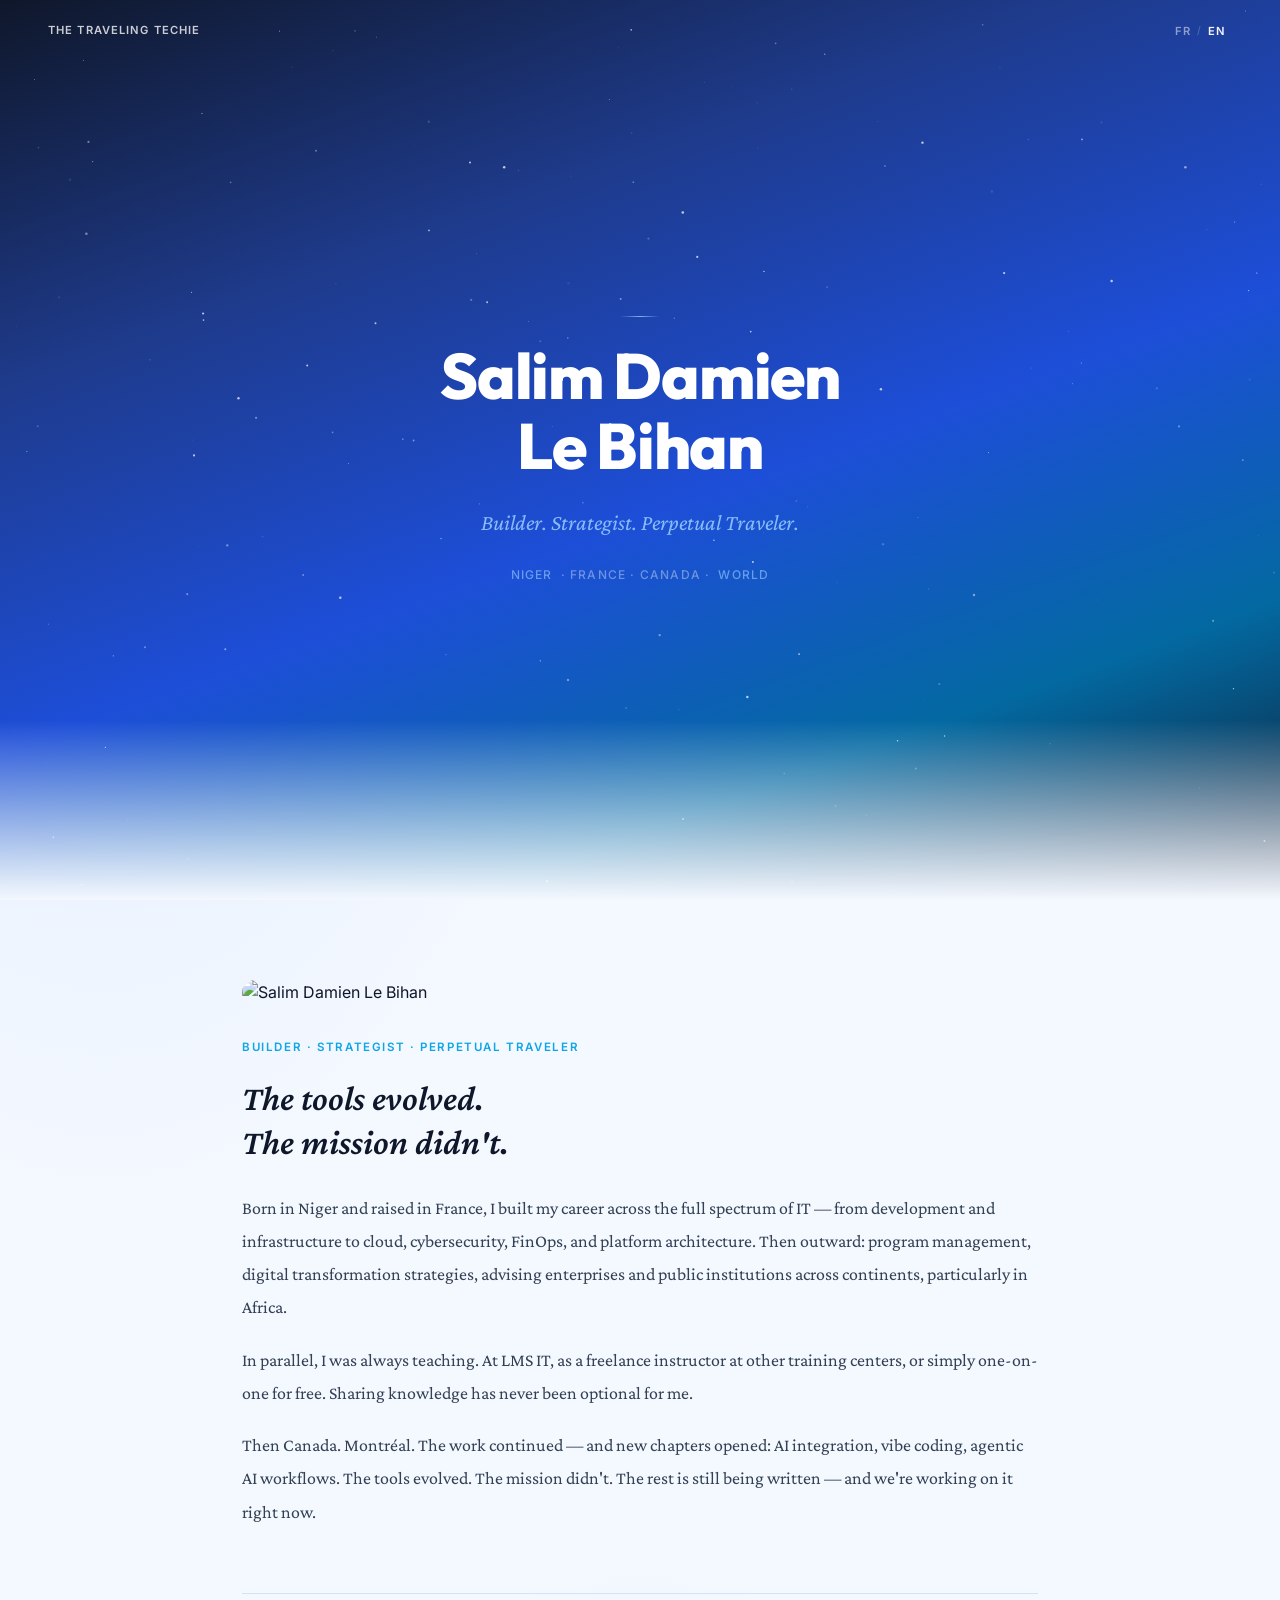
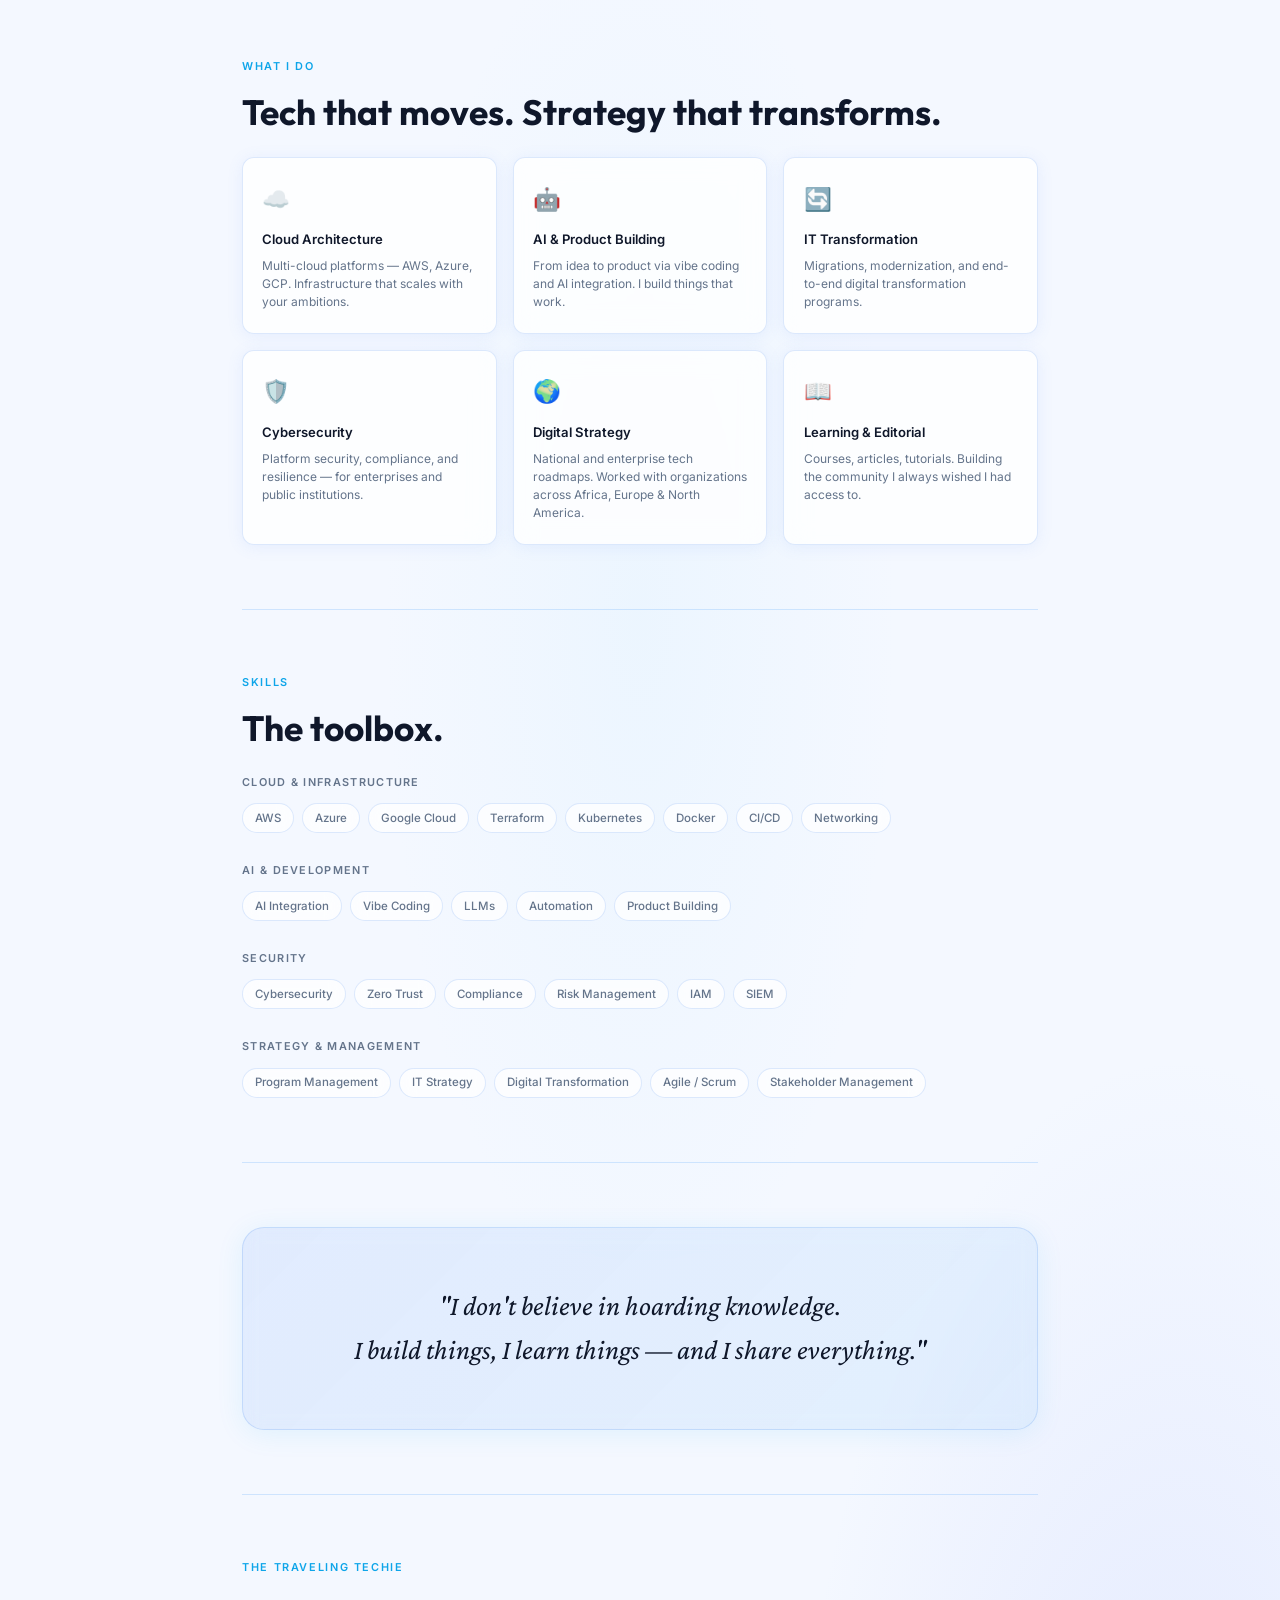
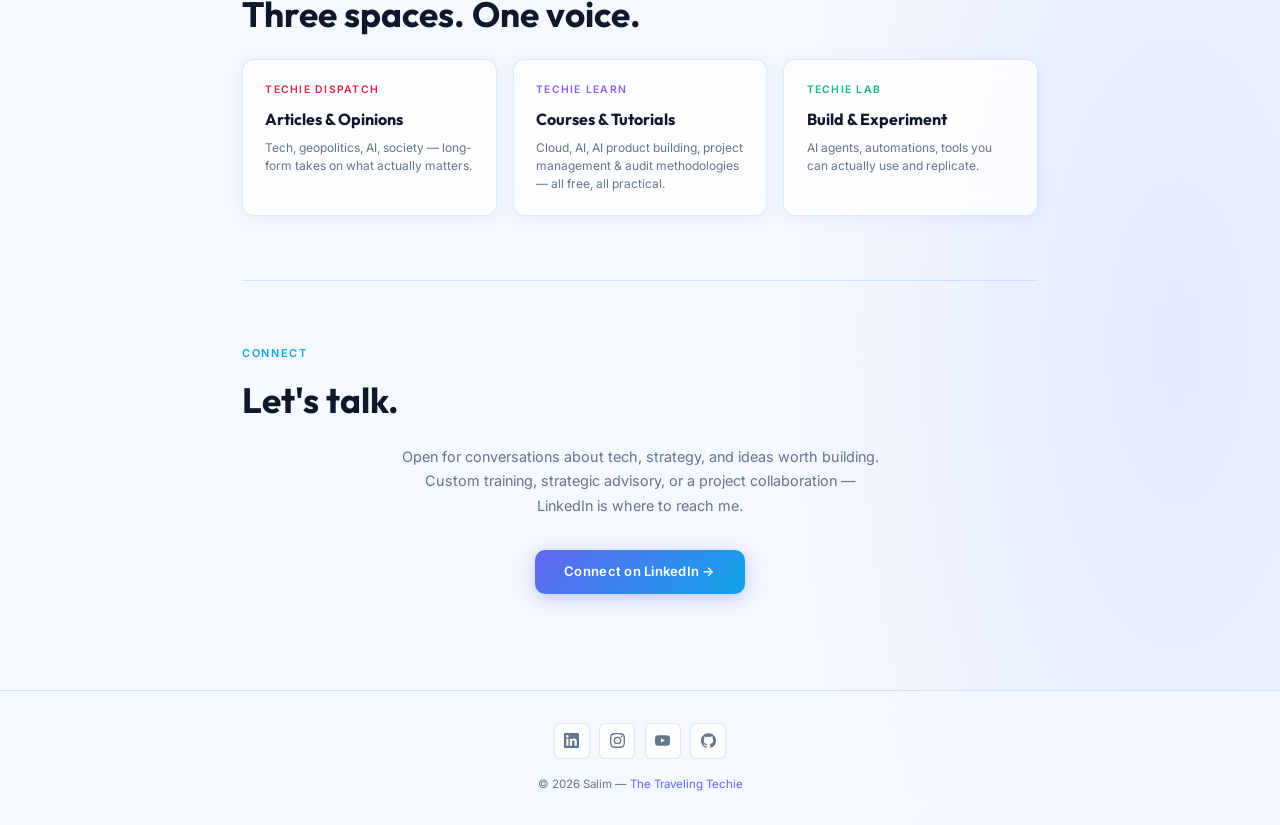
==== about/index.html @ f5ed239f "fix(about): replace Feather stroke SVGs with filled brand icons in footer Feather-style icons (strok" ====
<!DOCTYPE html>
<html lang="en">
<head>
    <meta charset="UTF-8">
    <meta name="viewport" content="width=device-width, initial-scale=1.0">
    <title>About — Salim · The Traveling Techie</title>
    <meta name="description" content="Builder. Strategist. Perpetual traveler. From Niger to France to Canada and beyond — Salim shares what he learns along the way.">
    <meta property="og:title" content="About Salim — The Traveling Techie">
    <meta property="og:description" content="Builder. Strategist. Perpetual traveler.">
    <meta property="og:url" content="https://thetravellingtechie.github.io/about/">
    <link rel="canonical" href="https://thetravellingtechie.github.io/about/">
    <link rel="preconnect" href="https://fonts.googleapis.com">
    <link rel="preconnect" href="https://fonts.gstatic.com" crossorigin>
    <link href="https://fonts.googleapis.com/css2?family=Outfit:wght@400;600;700;800&family=Inter:wght@400;500;600&family=Crimson+Pro:ital,wght@0,400;0,600;1,400;1,600&display=swap" rel="stylesheet">
    <style>
        /* ── TOKENS ── */
        :root {
            --bg:           #f4f8ff;
            --bg-card:      rgba(255,255,255,0.80);
            --text:         #0f172a;
            --text-mid:     #334155;
            --text-muted:   #64748b;
            --border:       rgba(147,197,253,0.40);
            --border-card:  rgba(99,155,241,0.22);
            --accent:       #6366f1;
            --sky:          #0ea5e9;
            --shadow:       0 2px 16px rgba(99,140,241,0.10);
            --shadow-md:    0 6px 28px rgba(99,140,241,0.14);
            --shadow-lg:    0 16px 48px rgba(99,140,241,0.20);
            --dispatch:     #e11d48;
            --learn:        #8b5cf6;
            --lab:          #10b981;
        }

        * { margin: 0; padding: 0; box-sizing: border-box; }
        html { scroll-behavior: smooth; }

        body {
            font-family: 'Inter', sans-serif;
            background:
                radial-gradient(ellipse 75% 50% at 8% 0%,   rgba(147,197,253,0.30) 0%, transparent 60%),
                radial-gradient(ellipse 55% 40% at 92% 88%, rgba(165,180,252,0.22) 0%, transparent 55%),
                radial-gradient(ellipse 40% 35% at 50% 55%, rgba(186,230,253,0.14) 0%, transparent 50%),
                var(--bg);
            color: var(--text); line-height: 1.6;
        }

        /* ── NAV ── */
        nav {
            position: fixed; top: 0; left: 0; right: 0;
            display: flex; justify-content: space-between; align-items: center;
            padding: 1.25rem 3rem; z-index: 100;
            transition: background 0.4s, backdrop-filter 0.4s, box-shadow 0.4s;
        }
        nav.scrolled {
            background: rgba(244,248,255,0.88);
            backdrop-filter: blur(16px); -webkit-backdrop-filter: blur(16px);
            box-shadow: 0 1px 0 var(--border);
        }
        .nav-back {
            font-family: 'Inter'; font-size: 0.7rem; font-weight: 600;
            letter-spacing: 0.1em; text-transform: uppercase;
            text-decoration: none; color: rgba(255,255,255,0.78); transition: color 0.3s;
        }
        nav.scrolled .nav-back { color: var(--text-muted); }
        .nav-back:hover { color: #7dd3fc !important; }
        .nav-lang {
            display: flex; align-items: center; gap: 0;
            font-family: 'Inter'; font-size: 0.7rem;
        }
        .nav-lang button {
            background: none; border: none; cursor: pointer;
            font-family: 'Inter'; font-size: 0.7rem; font-weight: 600;
            letter-spacing: 0.08em; text-transform: uppercase;
            color: rgba(255,255,255,0.5); padding: 0.25rem 0.4rem; transition: color 0.3s;
        }
        nav.scrolled .nav-lang button { color: var(--text-muted); }
        .nav-lang button.active { color: rgba(255,255,255,0.95); }
        nav.scrolled .nav-lang button.active { color: var(--text); }
        .nav-lang button:hover { color: #7dd3fc !important; }
        .nav-lang .sep { color: rgba(255,255,255,0.25); font-size: 0.65rem; }
        nav.scrolled .nav-lang .sep { color: var(--border); }

        /* ── HERO ── */
        .hero {
            position: relative; min-height: 100vh;
            display: flex; align-items: center; justify-content: center;
            overflow: hidden; text-align: center;
            background: linear-gradient(160deg, #0f172a 0%, #1e3a8a 28%, #1d4ed8 55%, #0369a1 78%, #0f172a 100%);
        }
        .hero::after {
            content: ''; position: absolute; bottom: 0; left: 0; right: 0; height: 180px;
            background: linear-gradient(to bottom, transparent, var(--bg)); z-index: 1;
        }
        #starCanvas {
            position: absolute; inset: 0; width: 100%; height: 100%;
            pointer-events: none; z-index: 0;
        }
        .hero-inner {
            position: relative; z-index: 2;
            display: flex; flex-direction: column; align-items: center;
            gap: 1.5rem; padding: 0 2rem;
        }
        .hero-line {
            width: 40px; height: 1px;
            background: linear-gradient(90deg, transparent, rgba(147,197,253,0.85), transparent);
            animation: revealFade 0.6s ease both 0.2s;
        }
        .hero-inner h1 {
            font-family: 'Outfit'; font-weight: 800;
            font-size: clamp(2.4rem, 6vw, 4rem);
            color: #ffffff; line-height: 1.1; letter-spacing: -0.02em;
            animation: revealUp 1s cubic-bezier(0.16,1,0.3,1) both 0.3s;
        }
        .hero-tagline {
            font-family: 'Crimson Pro'; font-style: italic;
            font-size: clamp(1.1rem, 2.5vw, 1.4rem);
            color: rgba(147,197,253,0.92);
            animation: revealUp 0.9s cubic-bezier(0.16,1,0.3,1) both 0.5s;
        }
        .hero-location {
            display: flex; align-items: center; gap: 0.5rem;
            font-family: 'Inter'; font-size: 0.75rem; font-weight: 500;
            letter-spacing: 0.1em; text-transform: uppercase;
            color: rgba(255,255,255,0.38);
            animation: revealFade 0.8s ease both 0.7s;
        }
        .hero-location span { color: rgba(147,197,253,0.65); }

        @keyframes revealUp {
            from { opacity: 0; transform: translateY(22px); }
            to   { opacity: 1; transform: translateY(0); }
        }
        @keyframes revealFade { from { opacity: 0; } to { opacity: 1; } }
        @keyframes gradientShift {
            0%   { background-position: 0% 50%; }
            50%  { background-position: 100% 50%; }
            100% { background-position: 0% 50%; }
        }

        /* ── LAYOUT ── */
        main { max-width: 860px; margin: 0 auto; padding: 5rem 2rem 6rem; }
        .section-label {
            font-family: 'Inter'; font-size: 0.68rem; font-weight: 600;
            letter-spacing: 0.15em; text-transform: uppercase;
            color: var(--sky); margin-bottom: 1rem;
        }
        .section-title {
            font-family: 'Outfit'; font-weight: 700;
            font-size: clamp(1.6rem, 3.5vw, 2.2rem);
            color: var(--text); line-height: 1.2; margin-bottom: 1.5rem;
        }
        .section-divider { border: none; border-top: 1px solid var(--border); margin: 4rem 0; }

        /* ── STORY ── */
        .story-img {
            width: 100%; display: block;
            border-radius: 16px;
            margin-bottom: 2rem;
        }
        .story-roles {
            font-family: 'Inter'; font-size: 0.72rem; font-weight: 600;
            letter-spacing: 0.14em; text-transform: uppercase;
            color: var(--sky); margin-bottom: 1.25rem;
        }
        .story-hl {
            font-family: 'Crimson Pro'; font-style: italic; font-weight: 600;
            font-size: clamp(1.65rem, 3vw, 2.2rem);
            color: var(--text); line-height: 1.25; margin-bottom: 1.75rem;
        }
        .story-prose p {
            font-family: 'Crimson Pro'; font-size: 1.12rem;
            color: var(--text-mid); line-height: 1.85; margin-bottom: 1.2rem;
        }
        .story-prose p:last-child { margin-bottom: 0; }

        /* ── DOMAINS ── */
        .domains-grid { display: grid; grid-template-columns: repeat(3, 1fr); gap: 1rem; }
        .domain-card {
            background: var(--bg-card);
            backdrop-filter: blur(12px); -webkit-backdrop-filter: blur(12px);
            border: 1px solid var(--border-card);
            border-radius: 12px; padding: 1.4rem 1.2rem;
            box-shadow: var(--shadow);
            transition: border-color 0.25s, transform 0.28s cubic-bezier(0.34,1.56,0.64,1), box-shadow 0.25s;
        }
        .domain-card:hover {
            border-color: var(--sky); transform: translateY(-5px);
            box-shadow: var(--shadow-lg);
        }
        .domain-icon { font-size: 1.4rem; margin-bottom: 0.8rem; }
        .domain-title {
            font-family: 'Inter'; font-size: 0.82rem; font-weight: 600;
            color: var(--text); margin-bottom: 0.4rem;
        }
        .domain-desc { font-size: 0.75rem; color: var(--text-muted); line-height: 1.5; }

        /* ── SKILLS ── */
        .skills-section { display: flex; flex-direction: column; gap: 1.8rem; }
        .skill-group-label {
            font-family: 'Inter'; font-size: 0.68rem; font-weight: 600;
            letter-spacing: 0.12em; text-transform: uppercase;
            color: var(--text-muted); margin-bottom: 0.75rem;
        }
        .skill-tags { display: flex; flex-wrap: wrap; gap: 0.5rem; }
        .tag {
            display: inline-flex; align-items: center; padding: 0.3rem 0.75rem;
            background: rgba(255,255,255,0.75); backdrop-filter: blur(8px);
            border: 1px solid var(--border-card); border-radius: 100px;
            font-family: 'Inter'; font-size: 0.72rem; font-weight: 500;
            color: var(--text-muted); transition: border-color 0.2s, color 0.2s, box-shadow 0.2s;
        }
        .tag.cloud:hover   { border-color: var(--sky);      color: var(--sky);      box-shadow: 0 0 0 3px rgba(14,165,233,0.12); }
        .tag.ai:hover      { border-color: var(--learn);    color: var(--learn);    box-shadow: 0 0 0 3px rgba(139,92,246,0.12); }
        .tag.sec:hover     { border-color: var(--dispatch); color: var(--dispatch); box-shadow: 0 0 0 3px rgba(225,29,72,0.10); }
        .tag.mgmt:hover    { border-color: var(--lab);      color: var(--lab);      box-shadow: 0 0 0 3px rgba(16,185,129,0.10); }

        /* ── PHILOSOPHY ── */
        .philosophy-block {
            background: linear-gradient(-45deg,
                rgba(14,165,233,0.09), rgba(99,102,241,0.11),
                rgba(14,165,233,0.07), rgba(59,130,246,0.10));
            background-size: 400% 400%;
            animation: gradientShift 10s ease infinite;
            border: 1px solid rgba(99,155,241,0.24);
            border-radius: 22px; padding: 3.5rem 3rem; text-align: center;
            backdrop-filter: blur(10px);
            box-shadow: 0 4px 28px rgba(14,165,233,0.09);
        }
        .philosophy-quote {
            font-family: 'Crimson Pro'; font-style: italic;
            font-size: clamp(1.3rem, 2.5vw, 1.75rem);
            color: var(--text); line-height: 1.6; margin-bottom: 0;
        }

        /* ── TTT ── */
        .ttt-grid { display: grid; grid-template-columns: repeat(3, 1fr); gap: 1rem; }
        .ttt-card {
            border-radius: 12px; padding: 1.4rem; text-decoration: none;
            background: var(--bg-card);
            backdrop-filter: blur(12px); -webkit-backdrop-filter: blur(12px);
            border: 1px solid var(--border-card); box-shadow: var(--shadow);
            transition: border-color 0.25s, transform 0.28s cubic-bezier(0.34,1.56,0.64,1), box-shadow 0.25s;
        }
        .ttt-card.d { --c: var(--dispatch); }
        .ttt-card.l { --c: var(--learn); }
        .ttt-card.b { --c: var(--lab); }
        .ttt-card:hover { border-color: var(--c); transform: translateY(-5px); box-shadow: var(--shadow-lg); }
        .ttt-tag {
            font-family: 'Inter'; font-size: 0.65rem; font-weight: 600;
            letter-spacing: 0.12em; text-transform: uppercase;
            color: var(--c); margin-bottom: 0.5rem;
        }
        .ttt-title { font-family: 'Outfit'; font-weight: 700; font-size: 1rem; color: var(--text); margin-bottom: 0.4rem; }
        .ttt-desc { font-size: 0.75rem; color: var(--text-muted); line-height: 1.5; }

        /* ── CONNECT ── */
        .connect-block { text-align: center; }
        .connect-block p {
            font-size: 0.9rem; color: var(--text-muted);
            max-width: 480px; margin: 0 auto 2rem; line-height: 1.7;
        }
        .connect-cta {
            display: inline-block; padding: 0.7rem 1.8rem;
            background: linear-gradient(135deg, var(--accent) 0%, var(--sky) 100%);
            color: #fff; border-radius: 10px; font-family: 'Inter'; font-size: 0.82rem;
            font-weight: 600; letter-spacing: 0.02em; text-decoration: none;
            box-shadow: 0 4px 18px rgba(99,102,241,0.35);
            transition: opacity 0.2s, transform 0.2s, box-shadow 0.2s;
        }
        .connect-cta:hover { opacity: 0.92; transform: translateY(-3px); box-shadow: 0 10px 32px rgba(99,102,241,0.45); }

        /* ── FOOTER ── */
        footer {
            background: rgba(244,248,255,0.72);
            backdrop-filter: blur(14px); -webkit-backdrop-filter: blur(14px);
            border-top: 1px solid var(--border); padding: 2rem; text-align: center;
        }
        .footer-icons { display: flex; gap: 0.6rem; justify-content: center; margin-bottom: 1rem; }
        .footer-icon {
            display: flex; align-items: center; justify-content: center;
            width: 36px; height: 36px;
            border: 1px solid var(--border-card); border-radius: 6px;
            color: var(--text-muted); text-decoration: none;
            background: rgba(255,255,255,0.8); transition: all 0.2s;
        }
        .footer-icon:hover { border-color: var(--sky); color: var(--sky); transform: translateY(-2px); box-shadow: 0 4px 14px rgba(14,165,233,0.18); }
        .footer-icon svg { width: 15px; height: 15px; fill: currentColor; }
        .footer-copy { font-size: 0.72rem; color: var(--text-muted); }
        .footer-copy a { color: var(--accent); text-decoration: none; }

        /* ── SCROLL REVEAL ── */
        .reveal { opacity: 0; transform: translateY(20px); transition: opacity 0.55s ease, transform 0.55s ease; }
        .reveal.visible { opacity: 1; transform: translateY(0); }

        /* ── RESPONSIVE ── */
        @media (max-width: 700px) {
            nav { padding: 1rem 1.2rem; }
            .nav-back { font-size: 0.62rem; }
            .domains-grid { grid-template-columns: 1fr 1fr; }
            .ttt-grid { grid-template-columns: 1fr; }
            main { padding: 4rem 1.2rem 5rem; }
        }
    </style>
</head>
<body>

    <!-- NAV -->
    <nav id="navbar">
        <a href="/" class="nav-back">The Traveling Techie</a>
        <div class="nav-lang">
            <button onclick="location.href='fr/'" id="btnFR">FR</button>
            <span class="sep">/</span>
            <button class="active" id="btnEN">EN</button>
        </div>
    </nav>

    <!-- HERO -->
    <section class="hero">
        <canvas id="starCanvas" aria-hidden="true"></canvas>
        <div class="hero-inner">
            <div class="hero-line" aria-hidden="true"></div>
            <h1>Salim Damien<br>Le Bihan</h1>
            <p class="hero-tagline">Builder. Strategist. Perpetual Traveler.</p>
            <div class="hero-location">
                <span>Niger</span> · France · Canada · <span>World</span>
            </div>
        </div>
    </section>

    <!-- MAIN -->
    <main>

        <!-- STORY -->
        <section aria-label="About Salim">
            <img src="../assets/salim.png" alt="Salim Damien Le Bihan" class="story-img">
            <p class="story-roles">Builder · Strategist · Perpetual Traveler</p>
            <p class="story-hl">The tools evolved.<br>The mission didn't.</p>
            <div class="story-prose">
                <p>Born in Niger and raised in France, I built my career across the full spectrum of IT — from development and infrastructure to cloud, cybersecurity, FinOps, and platform architecture. Then outward: program management, digital transformation strategies, advising enterprises and public institutions across continents, particularly in Africa.</p>
                <p>In parallel, I was always teaching. At LMS IT, as a freelance instructor at other training centers, or simply one-on-one for free. Sharing knowledge has never been optional for me.</p>
                <p>Then Canada. Montréal. The work continued — and new chapters opened: AI integration, vibe coding, agentic AI workflows. The tools evolved. The mission didn't. The rest is still being written — and we're working on it right now.</p>
            </div>
        </section>

        <hr class="section-divider">

        <!-- WHAT I DO -->
        <section aria-labelledby="domains-title">
            <p class="section-label">What I Do</p>
            <h2 class="section-title" id="domains-title">Tech that moves. Strategy that transforms.</h2>
            <div class="domains-grid">
                <div class="domain-card">
                    <div class="domain-icon">☁️</div>
                    <div class="domain-title">Cloud Architecture</div>
                    <div class="domain-desc">Multi-cloud platforms — AWS, Azure, GCP. Infrastructure that scales with your ambitions.</div>
                </div>
                <div class="domain-card">
                    <div class="domain-icon">🤖</div>
                    <div class="domain-title">AI & Product Building</div>
                    <div class="domain-desc">From idea to product via vibe coding and AI integration. I build things that work.</div>
                </div>
                <div class="domain-card">
                    <div class="domain-icon">🔄</div>
                    <div class="domain-title">IT Transformation</div>
                    <div class="domain-desc">Migrations, modernization, and end-to-end digital transformation programs.</div>
                </div>
                <div class="domain-card">
                    <div class="domain-icon">🛡️</div>
                    <div class="domain-title">Cybersecurity</div>
                    <div class="domain-desc">Platform security, compliance, and resilience — for enterprises and public institutions.</div>
                </div>
                <div class="domain-card">
                    <div class="domain-icon">🌍</div>
                    <div class="domain-title">Digital Strategy</div>
                    <div class="domain-desc">National and enterprise tech roadmaps. Worked with organizations across Africa, Europe & North America.</div>
                </div>
                <div class="domain-card">
                    <div class="domain-icon">📖</div>
                    <div class="domain-title">Learning & Editorial</div>
                    <div class="domain-desc">Courses, articles, tutorials. Building the community I always wished I had access to.</div>
                </div>
            </div>
        </section>

        <hr class="section-divider">

        <!-- SKILLS -->
        <section aria-labelledby="skills-title">
            <p class="section-label">Skills</p>
            <h2 class="section-title" id="skills-title">The toolbox.</h2>
            <div class="skills-section">
                <div class="skill-group">
                    <div class="skill-group-label">Cloud & Infrastructure</div>
                    <div class="skill-tags">
                        <span class="tag cloud">AWS</span>
                        <span class="tag cloud">Azure</span>
                        <span class="tag cloud">Google Cloud</span>
                        <span class="tag cloud">Terraform</span>
                        <span class="tag cloud">Kubernetes</span>
                        <span class="tag cloud">Docker</span>
                        <span class="tag cloud">CI/CD</span>
                        <span class="tag cloud">Networking</span>
                    </div>
                </div>
                <div class="skill-group">
                    <div class="skill-group-label">AI & Development</div>
                    <div class="skill-tags">
                        <span class="tag ai">AI Integration</span>
                        <span class="tag ai">Vibe Coding</span>
                        <span class="tag ai">LLMs</span>
                        <span class="tag ai">Automation</span>
                        <span class="tag ai">Product Building</span>
                    </div>
                </div>
                <div class="skill-group">
                    <div class="skill-group-label">Security</div>
                    <div class="skill-tags">
                        <span class="tag sec">Cybersecurity</span>
                        <span class="tag sec">Zero Trust</span>
                        <span class="tag sec">Compliance</span>
                        <span class="tag sec">Risk Management</span>
                        <span class="tag sec">IAM</span>
                        <span class="tag sec">SIEM</span>
                    </div>
                </div>
                <div class="skill-group">
                    <div class="skill-group-label">Strategy & Management</div>
                    <div class="skill-tags">
                        <span class="tag mgmt">Program Management</span>
                        <span class="tag mgmt">IT Strategy</span>
                        <span class="tag mgmt">Digital Transformation</span>
                        <span class="tag mgmt">Agile / Scrum</span>
                        <span class="tag mgmt">Stakeholder Management</span>
                    </div>
                </div>
            </div>
        </section>

        <hr class="section-divider">

        <!-- PHILOSOPHY -->
        <section>
            <div class="philosophy-block">
                <p class="philosophy-quote">"I don't believe in hoarding knowledge.<br>I build things, I learn things — and I share everything."</p>
            </div>
        </section>

        <hr class="section-divider">

        <!-- THE TRAVELING TECHIE -->
        <section aria-labelledby="ttt-title">
            <p class="section-label">The Traveling Techie</p>
            <h2 class="section-title" id="ttt-title">Three spaces. One voice.</h2>
            <div class="ttt-grid">
                <a href="/dispatch/" class="ttt-card d">
                    <div class="ttt-tag">Techie Dispatch</div>
                    <div class="ttt-title">Articles & Opinions</div>
                    <div class="ttt-desc">Tech, geopolitics, AI, society — long-form takes on what actually matters.</div>
                </a>
                <a href="/learn/" class="ttt-card l">
                    <div class="ttt-tag">Techie Learn</div>
                    <div class="ttt-title">Courses & Tutorials</div>
                    <div class="ttt-desc">Cloud, AI, AI product building, project management & audit methodologies — all free, all practical.</div>
                </a>
                <a href="/lab/" class="ttt-card b">
                    <div class="ttt-tag">Techie Lab</div>
                    <div class="ttt-title">Build & Experiment</div>
                    <div class="ttt-desc">AI agents, automations, tools you can actually use and replicate.</div>
                </a>
            </div>
        </section>

        <hr class="section-divider">

        <!-- CONNECT -->
        <section>
            <p class="section-label">Connect</p>
            <h2 class="section-title">Let's talk.</h2>
            <div class="connect-block">
                <p>Open for conversations about tech, strategy, and ideas worth building. Custom training, strategic advisory, or a project collaboration — LinkedIn is where to reach me.</p>
                <a href="https://www.linkedin.com/in/salim-damien-le-bihan-cloud-enabler/" target="_blank" rel="noopener noreferrer" class="connect-cta">Connect on LinkedIn →</a>
            </div>
        </section>

    </main>

    <!-- FOOTER -->
    <footer>
        <div class="footer-icons">
            <a href="https://www.linkedin.com/in/salim-damien-le-bihan-cloud-enabler/" target="_blank" rel="noopener noreferrer" class="footer-icon" aria-label="LinkedIn">
                <svg viewBox="0 0 24 24"><path d="M20.447 20.452h-3.554v-5.569c0-1.328-.027-3.037-1.852-3.037-1.853 0-2.136 1.445-2.136 2.939v5.667H9.351V9h3.414v1.561h.046c.477-.9 1.637-1.85 3.37-1.85 3.601 0 4.267 2.37 4.267 5.455v6.286zM5.337 7.433a2.062 2.062 0 01-2.063-2.065 2.064 2.064 0 112.063 2.065zm1.782 13.019H3.555V9h3.564v11.452zM22.225 0H1.771C.792 0 0 .774 0 1.729v20.542C0 23.227.792 24 1.771 24h20.451C23.2 24 24 23.227 24 22.271V1.729C24 .774 23.2 0 22.222 0h.003z"/></svg>
            </a>
            <a href="https://www.instagram.com/sd_thetravellingtechie/" target="_blank" rel="noopener noreferrer" class="footer-icon" aria-label="Instagram">
                <svg viewBox="0 0 24 24"><path d="M12 2.163c3.204 0 3.584.012 4.85.07 3.252.148 4.771 1.691 4.919 4.919.058 1.265.069 1.645.069 4.849 0 3.205-.012 3.584-.069 4.849-.149 3.225-1.664 4.771-4.919 4.919-1.266.058-1.644.07-4.85.07-3.204 0-3.584-.012-4.849-.07-3.26-.149-4.771-1.699-4.919-4.92-.058-1.265-.07-1.644-.07-4.849 0-3.204.013-3.583.07-4.849.149-3.227 1.664-4.771 4.919-4.919 1.266-.057 1.645-.069 4.849-.069zM12 0C8.741 0 8.333.014 7.053.072 2.695.272.273 2.69.073 7.052.014 8.333 0 8.741 0 12c0 3.259.014 3.668.072 4.948.2 4.358 2.618 6.78 6.98 6.98C8.333 23.986 8.741 24 12 24c3.259 0 3.668-.014 4.948-.072 4.354-.2 6.782-2.618 6.979-6.98.059-1.28.073-1.689.073-4.948 0-3.259-.014-3.667-.072-4.947-.196-4.354-2.617-6.78-6.979-6.98C15.668.014 15.259 0 12 0zm0 5.838a6.162 6.162 0 100 12.324 6.162 6.162 0 000-12.324zM12 16a4 4 0 110-8 4 4 0 010 8zm6.406-11.845a1.44 1.44 0 100 2.881 1.44 1.44 0 000-2.881z"/></svg>
            </a>
            <a href="https://www.youtube.com/@lvlupwithsd" target="_blank" rel="noopener noreferrer" class="footer-icon" aria-label="YouTube">
                <svg viewBox="0 0 24 24"><path d="M23.498 6.186a3.016 3.016 0 00-2.122-2.136C19.505 3.545 12 3.545 12 3.545s-7.505 0-9.377.505A3.017 3.017 0 00.502 6.186C0 8.07 0 12 0 12s0 3.93.502 5.814a3.016 3.016 0 002.122 2.136c1.871.505 9.376.505 9.376.505s7.505 0 9.377-.505a3.015 3.015 0 002.122-2.136C24 15.93 24 12 24 12s0-3.93-.502-5.814zM9.545 15.568V8.432L15.818 12l-6.273 3.568z"/></svg>
            </a>
            <a href="https://github.com/thetravellingtechie" target="_blank" rel="noopener noreferrer" class="footer-icon" aria-label="GitHub">
                <svg viewBox="0 0 24 24"><path d="M12 .297c-6.63 0-12 5.373-12 12 0 5.303 3.438 9.8 8.205 11.385.6.113.82-.258.82-.577 0-.285-.01-1.04-.015-2.04-3.338.724-4.042-1.61-4.042-1.61C4.422 18.07 3.633 17.7 3.633 17.7c-1.087-.744.084-.729.084-.729 1.205.084 1.838 1.236 1.838 1.236 1.07 1.835 2.809 1.305 3.495.998.108-.776.417-1.305.76-1.605-2.665-.3-5.466-1.332-5.466-5.93 0-1.31.465-2.38 1.235-3.22-.135-.303-.54-1.523.105-3.176 0 0 1.005-.322 3.3 1.23.96-.267 1.98-.399 3-.405 1.02.006 2.04.138 3 .405 2.28-1.552 3.285-1.23 3.285-1.23.645 1.653.24 2.873.12 3.176.765.84 1.23 1.91 1.23 3.22 0 4.61-2.805 5.625-5.475 5.92.42.36.81 1.096.81 2.22 0 1.606-.015 2.896-.015 3.286 0 .315.21.69.825.57C20.565 22.092 24 17.592 24 12.297c0-6.627-5.373-12-12-12"/></svg>
            </a>
        </div>
        <p class="footer-copy">© 2026 Salim — <a href="/">The Traveling Techie</a></p>
    </footer>

    <script>
        // ── Star canvas (same as homepage)
        (function () {
            const canvas = document.getElementById('starCanvas');
            const ctx = canvas.getContext('2d');
            let stars = [];
            function resize() {
                canvas.width  = canvas.offsetWidth;
                canvas.height = canvas.offsetHeight;
            }
            function init(n) {
                stars = Array.from({ length: n }, () => ({
                    x: Math.random() * canvas.width,
                    y: Math.random() * canvas.height,
                    r: Math.random() * 1.1 + 0.2,
                    phase: Math.random() * Math.PI * 2,
                    speed: Math.random() * 0.013 + 0.004
                }));
            }
            function draw() {
                ctx.clearRect(0, 0, canvas.width, canvas.height);
                stars.forEach(s => {
                    s.phase += s.speed;
                    const a = ((Math.sin(s.phase) + 1) / 2) * 0.65 + 0.08;
                    ctx.beginPath();
                    ctx.arc(s.x, s.y, s.r, 0, Math.PI * 2);
                    ctx.fillStyle = `rgba(255,255,255,${a.toFixed(2)})`;
                    ctx.fill();
                });
                requestAnimationFrame(draw);
            }
            new ResizeObserver(() => { resize(); init(180); }).observe(canvas.parentElement);
            resize(); init(180); requestAnimationFrame(draw);
        })();

        // ── Navbar scroll behavior
        (function () {
            const nav = document.getElementById('navbar');
            window.addEventListener('scroll', () => {
                nav.classList.toggle('scrolled', window.scrollY > 60);
            }, { passive: true });
        })();

        // ── Scroll reveal with stagger
        (function () {
            // Cards inside grids get staggered delay
            document.querySelectorAll('.domain-card, .ttt-card').forEach((el, i) => {
                el.classList.add('reveal');
                el.style.transitionDelay = ((i % 3) * 0.08) + 's';
            });
            // Other blocks reveal individually
            document.querySelectorAll('.skill-group, .philosophy-block, .connect-block').forEach(el => {
                el.classList.add('reveal');
            });
            const io = new IntersectionObserver((entries) => {
                entries.forEach(e => {
                    if (e.isIntersecting) { e.target.classList.add('visible'); io.unobserve(e.target); }
                });
            }, { threshold: 0.08, rootMargin: '0px 0px -40px 0px' });
            document.querySelectorAll('.reveal').forEach(el => io.observe(el));
        })();
    </script>
</body>
</html>
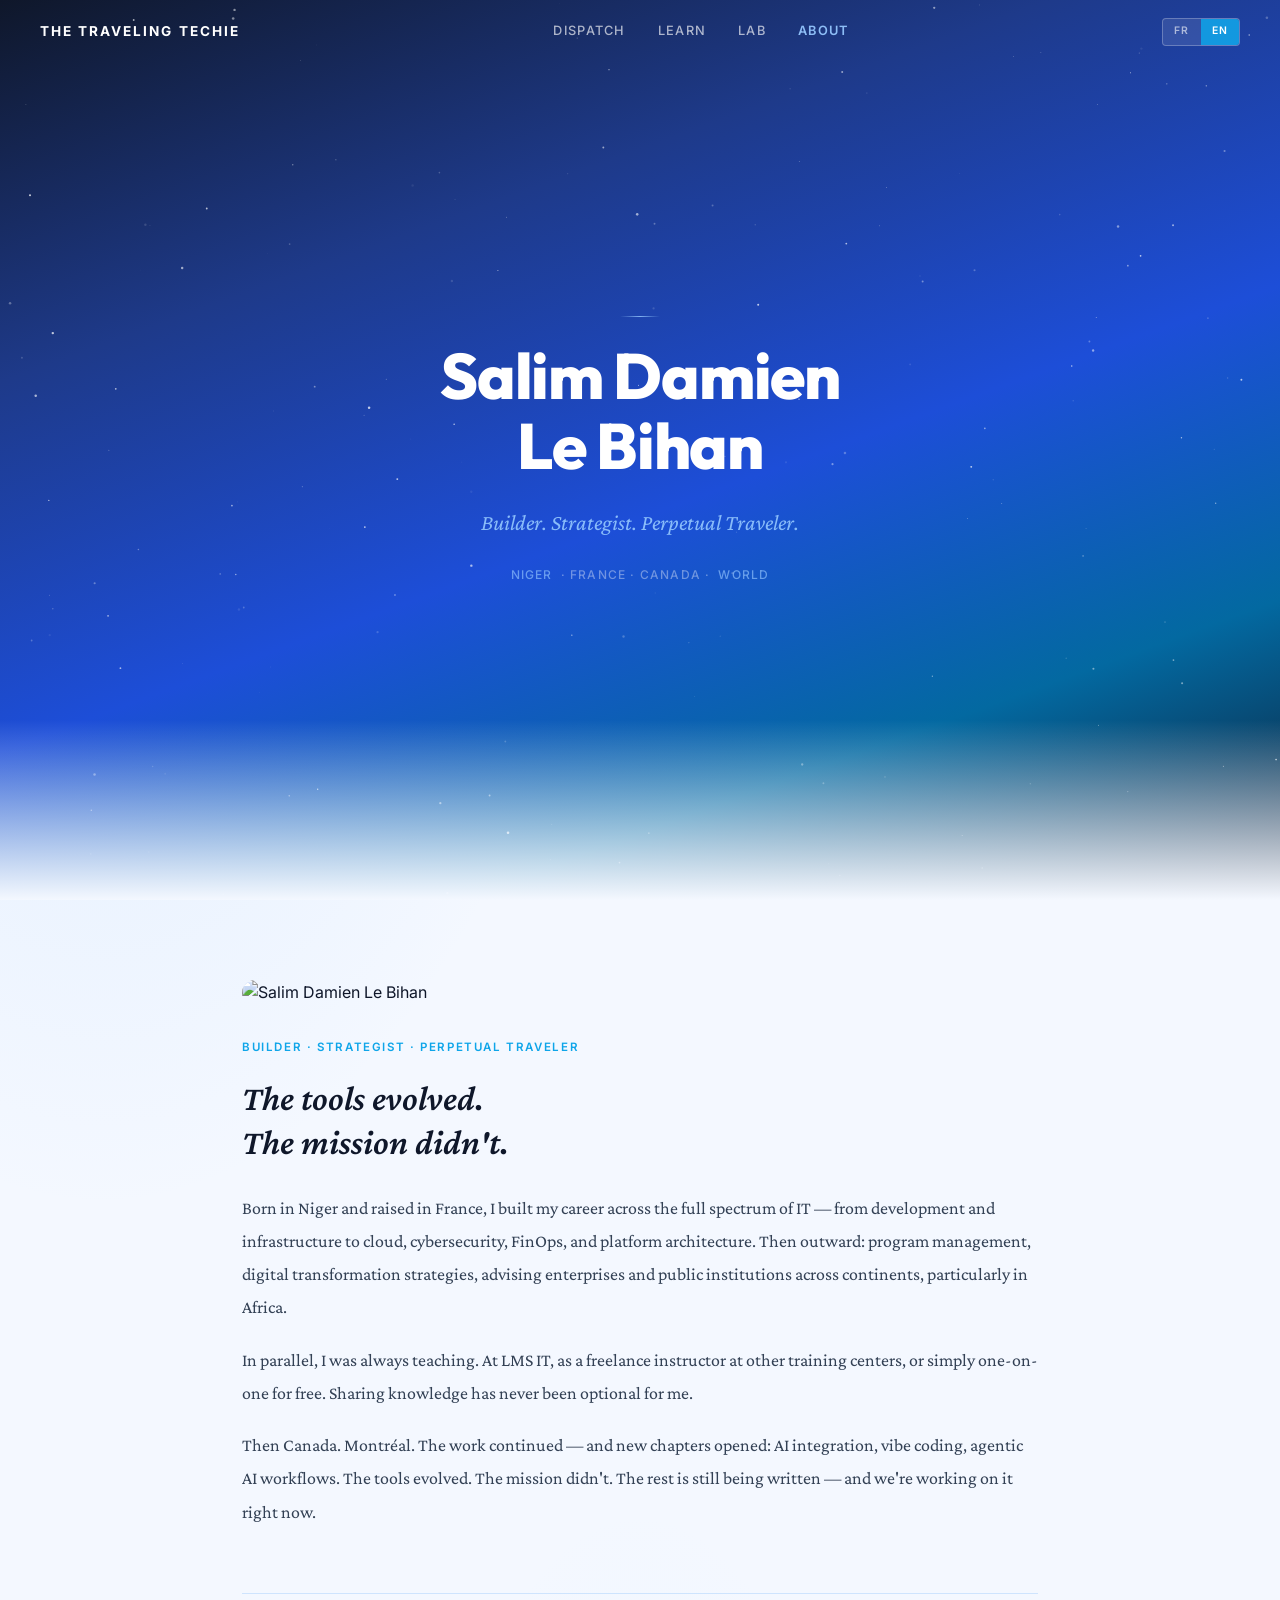
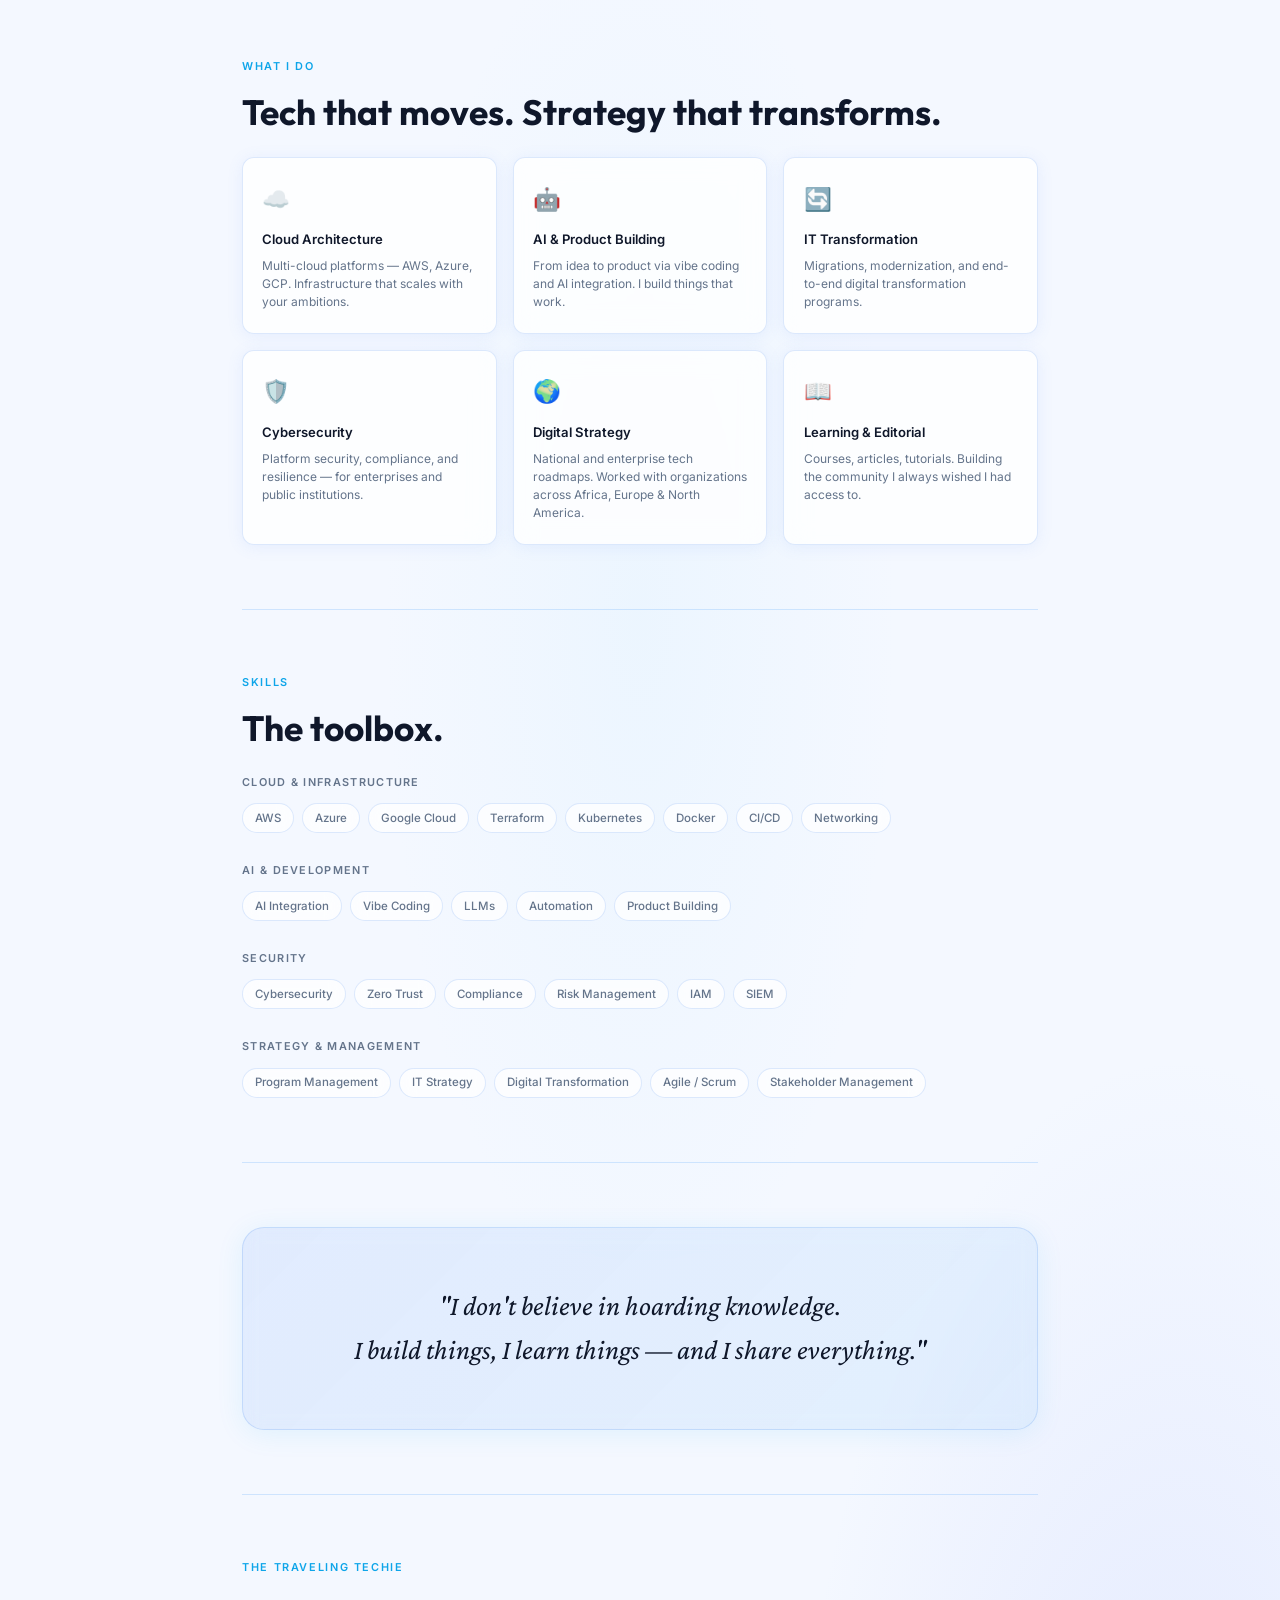
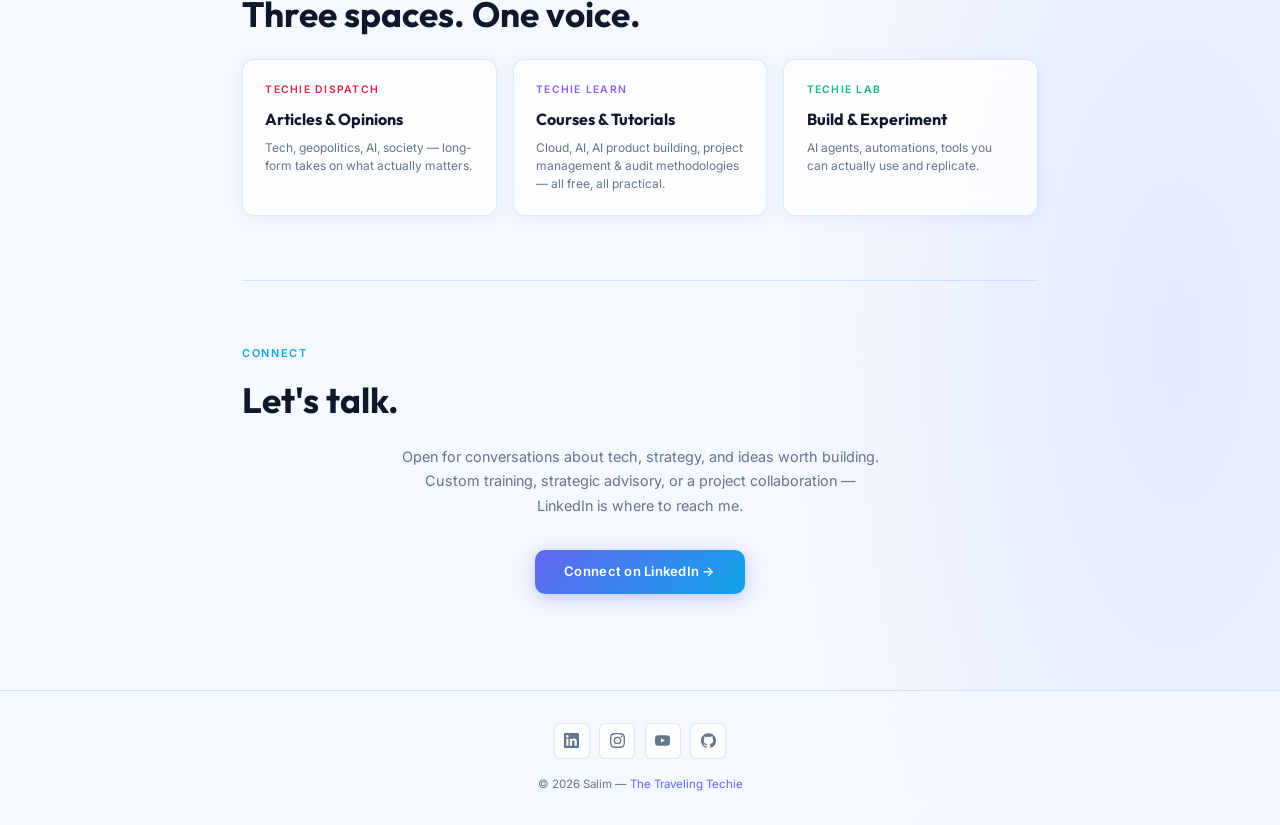
==== commit fe855203: "UX: nav sizing, filters, article polish - Nav: font-size 0.72→0.8rem on all pages; Learn active colo" ====
--- a/about/index.html
+++ b/about/index.html
@@ -49,37 +49,52 @@
         nav {
             position: fixed; top: 0; left: 0; right: 0;
             display: flex; justify-content: space-between; align-items: center;
-            padding: 1.25rem 3rem; z-index: 100;
-            transition: background 0.4s, backdrop-filter 0.4s, box-shadow 0.4s;
+            padding: 1.1rem 2.5rem; z-index: 100;
+            transition: all 0.3s ease;
         }
         nav.scrolled {
-            background: rgba(244,248,255,0.88);
+            background: rgba(250,250,250,0.92);
+            border-bottom: 1px solid var(--border);
             backdrop-filter: blur(16px); -webkit-backdrop-filter: blur(16px);
-            box-shadow: 0 1px 0 var(--border);
-        }
-        .nav-back {
-            font-family: 'Inter'; font-size: 0.7rem; font-weight: 600;
+        }
+        .nav-logo {
+            font-family: 'Inter', sans-serif; font-size: 0.85rem; font-weight: 700;
+            letter-spacing: 0.15em; text-transform: uppercase;
+            text-decoration: none; color: #ffffff; transition: color 0.3s;
+        }
+        nav.scrolled .nav-logo { color: var(--text); }
+        .nav-center {
+            display: flex; gap: 2rem;
+            font-size: 0.8rem; letter-spacing: 0.1em; text-transform: uppercase;
+        }
+        .nav-center a {
+            color: rgba(255,255,255,0.65);
+            text-decoration: none; transition: color 0.2s;
+            font-family: 'Inter', sans-serif; font-weight: 500;
+        }
+        nav.scrolled .nav-center a { color: var(--text-secondary); }
+        .nav-center a:hover { color: #ffffff; }
+        nav.scrolled .nav-center a:hover { color: var(--text); }
+        .nav-center a.active { color: rgba(147,197,253,0.95); font-weight: 600; }
+        nav.scrolled .nav-center a.active { color: var(--sky); }
+        .lang-toggle {
+            display: flex; align-items: center;
+            background: rgba(255,255,255,0.1);
+            border: 1px solid rgba(255,255,255,0.25);
+            border-radius: 4px; overflow: hidden;
+            cursor: pointer; transition: all 0.3s;
+        }
+        nav.scrolled .lang-toggle { background: #fff; border-color: var(--border); }
+        .lang-toggle span {
+            padding: 0.3rem 0.7rem;
+            font-size: 0.65rem; font-weight: 600;
             letter-spacing: 0.1em; text-transform: uppercase;
-            text-decoration: none; color: rgba(255,255,255,0.78); transition: color 0.3s;
-        }
-        nav.scrolled .nav-back { color: var(--text-muted); }
-        .nav-back:hover { color: #7dd3fc !important; }
-        .nav-lang {
-            display: flex; align-items: center; gap: 0;
-            font-family: 'Inter'; font-size: 0.7rem;
-        }
-        .nav-lang button {
-            background: none; border: none; cursor: pointer;
-            font-family: 'Inter'; font-size: 0.7rem; font-weight: 600;
-            letter-spacing: 0.08em; text-transform: uppercase;
-            color: rgba(255,255,255,0.5); padding: 0.25rem 0.4rem; transition: color 0.3s;
-        }
-        nav.scrolled .nav-lang button { color: var(--text-muted); }
-        .nav-lang button.active { color: rgba(255,255,255,0.95); }
-        nav.scrolled .nav-lang button.active { color: var(--text); }
-        .nav-lang button:hover { color: #7dd3fc !important; }
-        .nav-lang .sep { color: rgba(255,255,255,0.25); font-size: 0.65rem; }
-        nav.scrolled .nav-lang .sep { color: var(--border); }
+            color: rgba(255,255,255,0.6); transition: all 0.2s;
+            font-family: 'Inter', sans-serif; user-select: none;
+        }
+        nav.scrolled .lang-toggle span { color: var(--text-muted); }
+        .lang-toggle span.active { background: rgba(14,165,233,0.85); color: #ffffff; }
+        nav.scrolled .lang-toggle span.active { background: var(--accent); color: #ffffff; }
 
         /* ── HERO ── */
         .hero {
@@ -295,8 +310,8 @@
 
         /* ── RESPONSIVE ── */
         @media (max-width: 700px) {
-            nav { padding: 1rem 1.2rem; }
-            .nav-back { font-size: 0.62rem; }
+            nav { padding: 1rem 1.25rem; }
+            .nav-center { display: none; }
             .domains-grid { grid-template-columns: 1fr 1fr; }
             .ttt-grid { grid-template-columns: 1fr; }
             main { padding: 4rem 1.2rem 5rem; }
@@ -307,11 +322,16 @@
 
     <!-- NAV -->
     <nav id="navbar">
-        <a href="/" class="nav-back">The Traveling Techie</a>
-        <div class="nav-lang">
-            <button onclick="location.href='fr/'" id="btnFR">FR</button>
-            <span class="sep">/</span>
-            <button class="active" id="btnEN">EN</button>
+        <a href="/" class="nav-logo">The Traveling Techie</a>
+        <div class="nav-center">
+            <a href="/dispatch/" data-fr="Dispatch" data-en="Dispatch">Dispatch</a>
+            <a href="/learn/" data-fr="Apprendre" data-en="Learn">Apprendre</a>
+            <a href="/lab/" data-fr="Lab" data-en="Lab">Lab</a>
+            <a href="/about/" class="active" data-fr="À propos" data-en="About">À propos</a>
+        </div>
+        <div class="lang-toggle" id="langToggle" role="button" aria-label="Toggle language" tabindex="0">
+            <span id="langFR">FR</span>
+            <span id="langEN" class="active">EN</span>
         </div>
     </nav>
 
@@ -547,6 +567,30 @@
             }, { passive: true });
         })();
 
+        // ── Language toggle
+        (function () {
+            const LANG_KEY = 'ttt-lang';
+            let currentLang = localStorage.getItem(LANG_KEY) || 'en';
+            const langFR = document.getElementById('langFR');
+            const langEN = document.getElementById('langEN');
+            const toggle = document.getElementById('langToggle');
+            function applyLang(lang) {
+                currentLang = lang;
+                localStorage.setItem(LANG_KEY, lang);
+                langFR.classList.toggle('active', lang === 'fr');
+                langEN.classList.toggle('active', lang === 'en');
+                document.querySelectorAll('[data-fr][data-en]').forEach(el => {
+                    el.innerHTML = lang === 'fr' ? el.dataset.fr : el.dataset.en;
+                });
+                document.documentElement.lang = lang === 'fr' ? 'fr' : 'en';
+            }
+            toggle.addEventListener('click', () => applyLang(currentLang === 'fr' ? 'en' : 'fr'));
+            toggle.addEventListener('keydown', e => {
+                if (e.key === 'Enter' || e.key === ' ') { e.preventDefault(); applyLang(currentLang === 'fr' ? 'en' : 'fr'); }
+            });
+            applyLang(currentLang);
+        })();
+
         // ── Scroll reveal with stagger
         (function () {
             // Cards inside grids get staggered delay
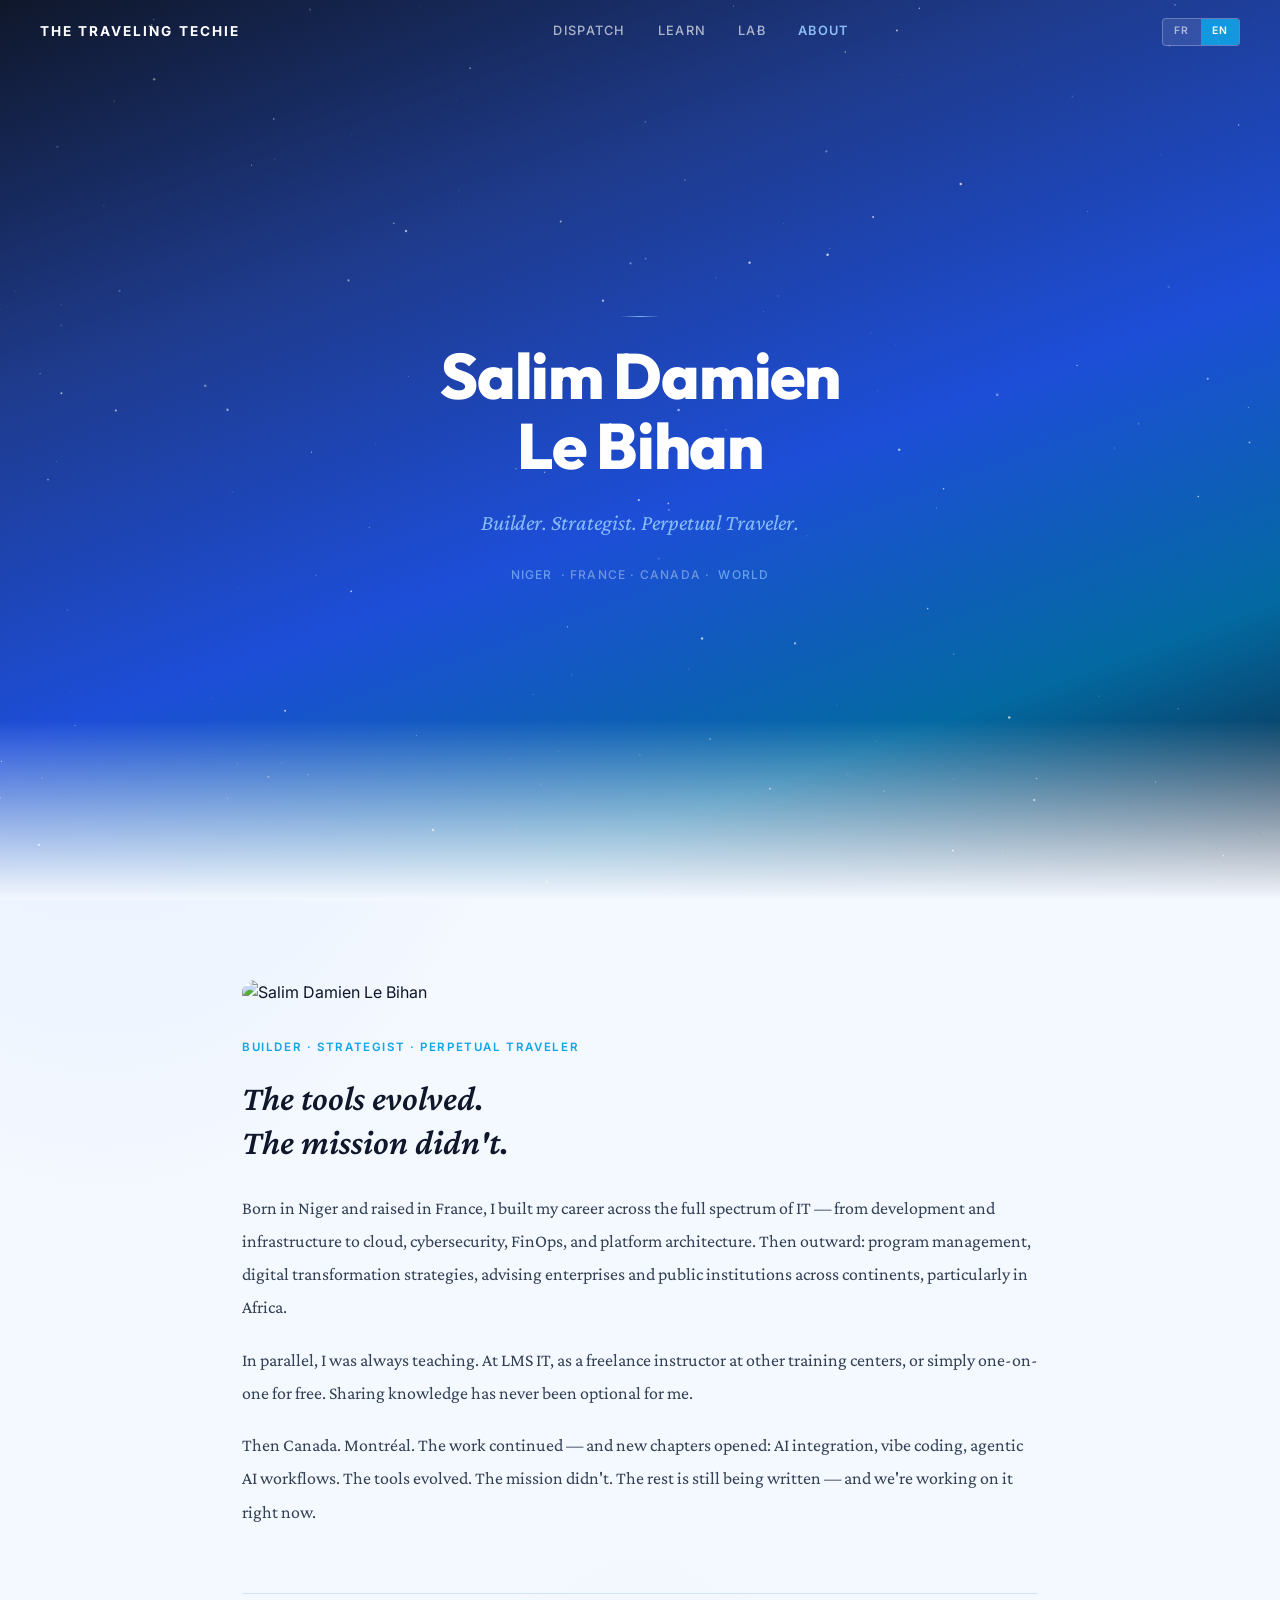
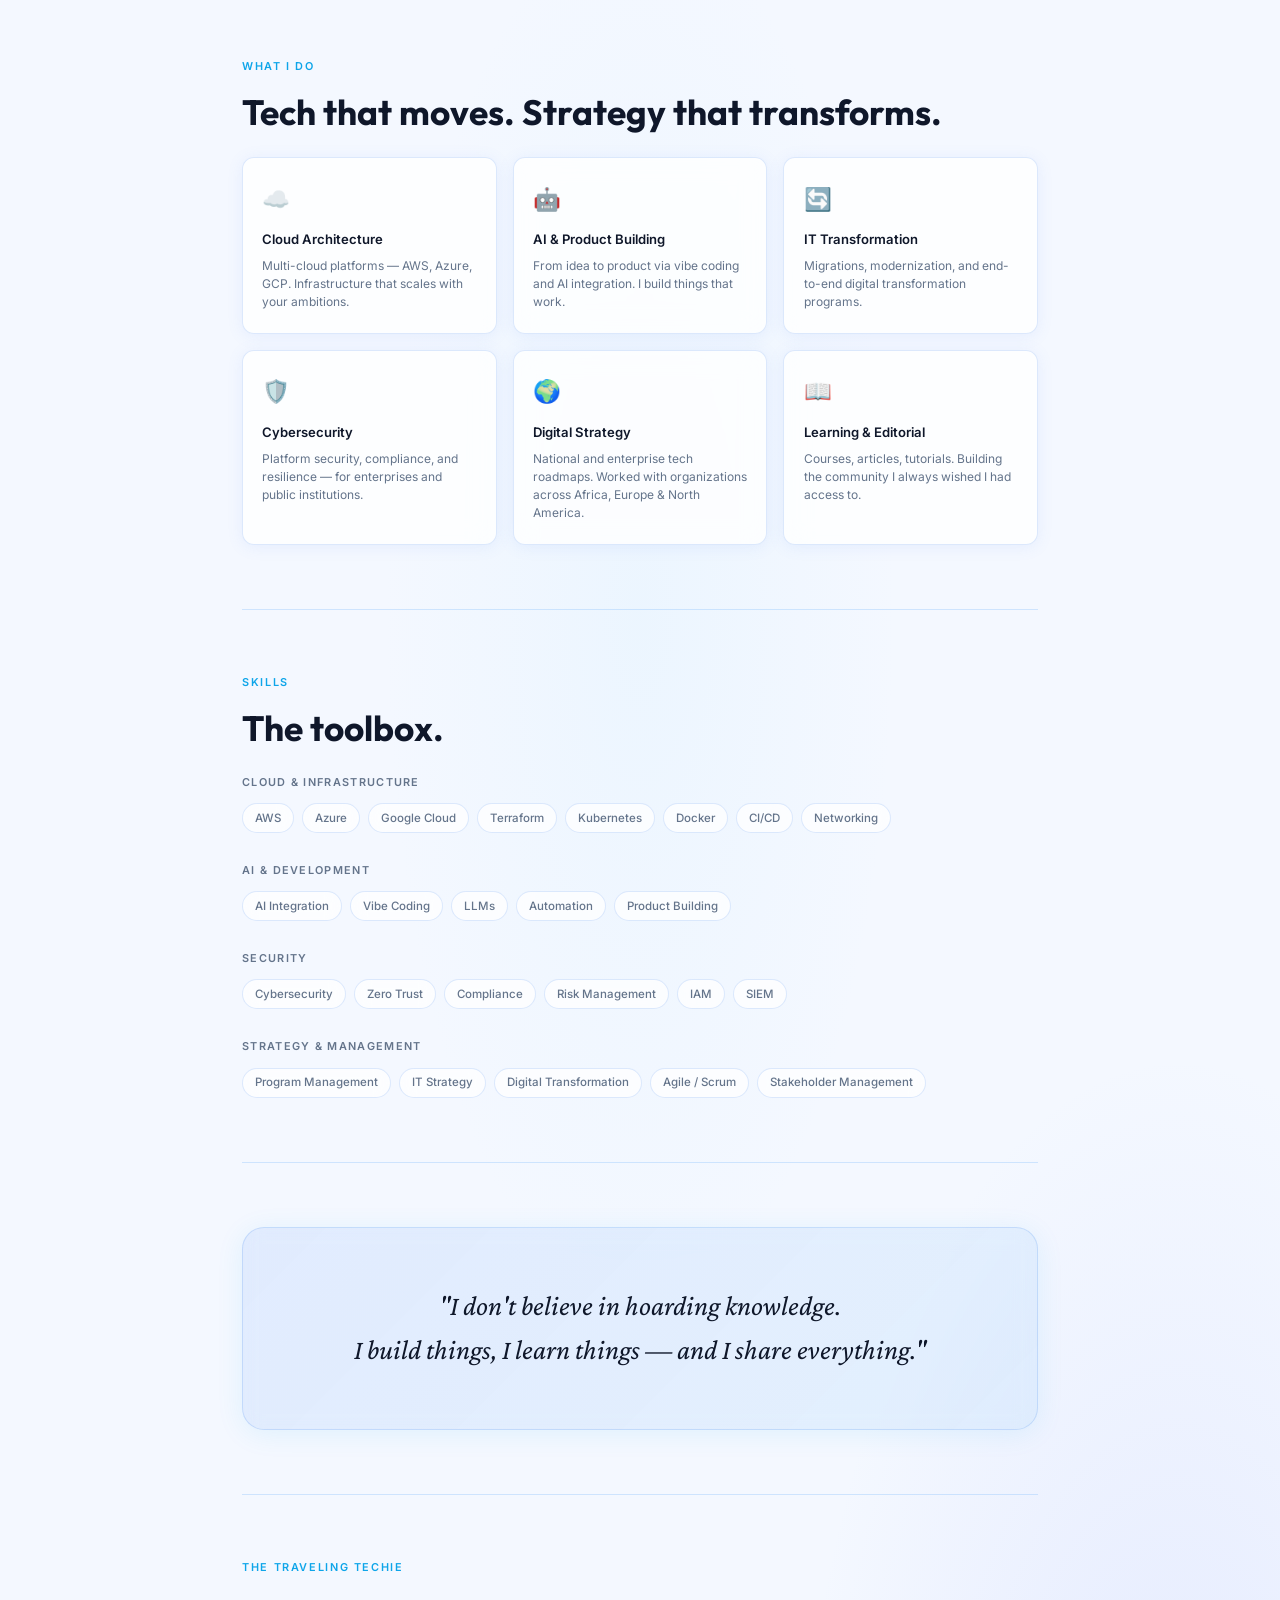
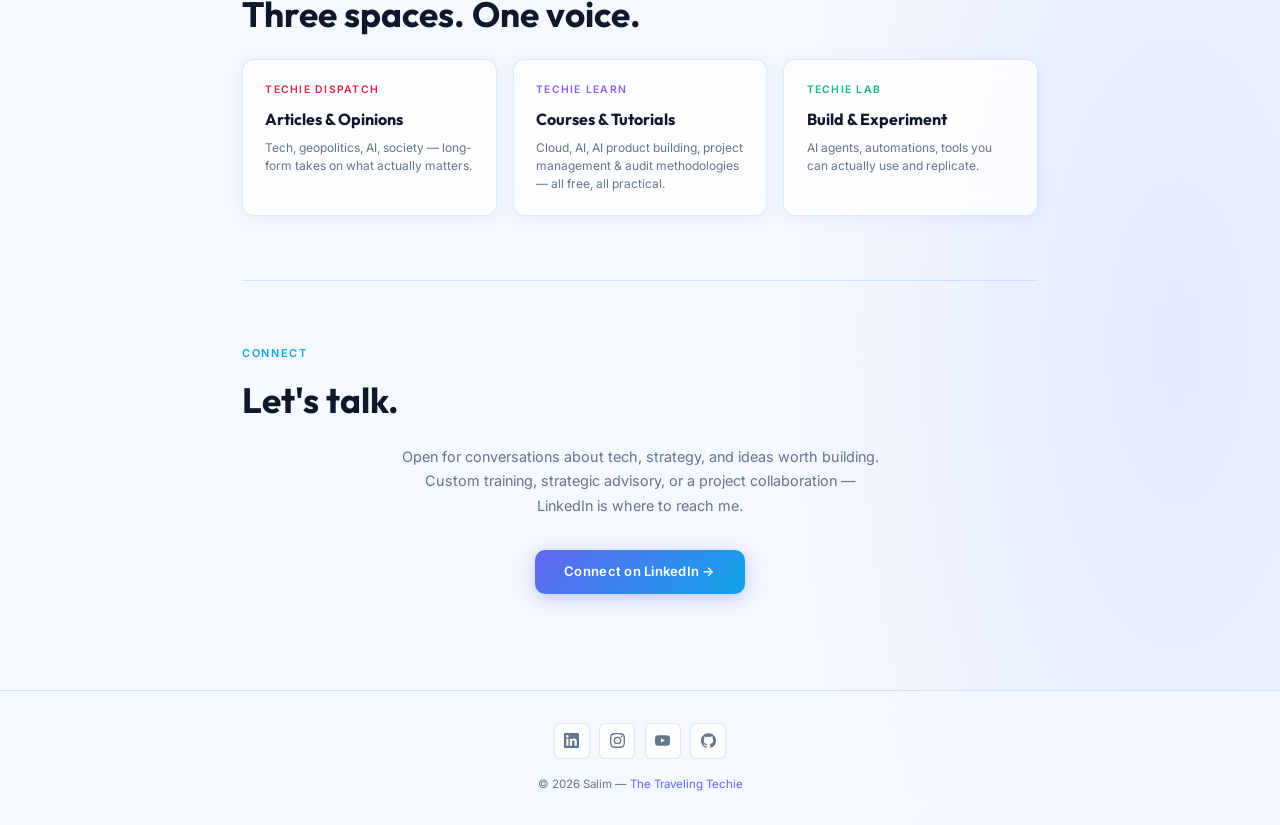
==== commit c3237f91: "feat(analytics): inject GA4+Clarity stubs on all pages + templates Dispatch EN/FR - Add GA4 + Micros" ====
--- a/about/index.html
+++ b/about/index.html
@@ -1,614 +1,635 @@
-<!DOCTYPE html>
-<html lang="en">
-<head>
-    <meta charset="UTF-8">
-    <meta name="viewport" content="width=device-width, initial-scale=1.0">
-    <title>About — Salim · The Traveling Techie</title>
-    <meta name="description" content="Builder. Strategist. Perpetual traveler. From Niger to France to Canada and beyond — Salim shares what he learns along the way.">
-    <meta property="og:title" content="About Salim — The Traveling Techie">
-    <meta property="og:description" content="Builder. Strategist. Perpetual traveler.">
-    <meta property="og:url" content="https://thetravellingtechie.github.io/about/">
-    <link rel="canonical" href="https://thetravellingtechie.github.io/about/">
-    <link rel="preconnect" href="https://fonts.googleapis.com">
-    <link rel="preconnect" href="https://fonts.gstatic.com" crossorigin>
-    <link href="https://fonts.googleapis.com/css2?family=Outfit:wght@400;600;700;800&family=Inter:wght@400;500;600&family=Crimson+Pro:ital,wght@0,400;0,600;1,400;1,600&display=swap" rel="stylesheet">
-    <style>
-        /* ── TOKENS ── */
-        :root {
-            --bg:           #f4f8ff;
-            --bg-card:      rgba(255,255,255,0.80);
-            --text:         #0f172a;
-            --text-mid:     #334155;
-            --text-muted:   #64748b;
-            --border:       rgba(147,197,253,0.40);
-            --border-card:  rgba(99,155,241,0.22);
-            --accent:       #6366f1;
-            --sky:          #0ea5e9;
-            --shadow:       0 2px 16px rgba(99,140,241,0.10);
-            --shadow-md:    0 6px 28px rgba(99,140,241,0.14);
-            --shadow-lg:    0 16px 48px rgba(99,140,241,0.20);
-            --dispatch:     #e11d48;
-            --learn:        #8b5cf6;
-            --lab:          #10b981;
-        }
-
-        * { margin: 0; padding: 0; box-sizing: border-box; }
-        html { scroll-behavior: smooth; }
-
-        body {
-            font-family: 'Inter', sans-serif;
-            background:
-                radial-gradient(ellipse 75% 50% at 8% 0%,   rgba(147,197,253,0.30) 0%, transparent 60%),
-                radial-gradient(ellipse 55% 40% at 92% 88%, rgba(165,180,252,0.22) 0%, transparent 55%),
-                radial-gradient(ellipse 40% 35% at 50% 55%, rgba(186,230,253,0.14) 0%, transparent 50%),
-                var(--bg);
-            color: var(--text); line-height: 1.6;
-        }
-
-        /* ── NAV ── */
-        nav {
-            position: fixed; top: 0; left: 0; right: 0;
-            display: flex; justify-content: space-between; align-items: center;
-            padding: 1.1rem 2.5rem; z-index: 100;
-            transition: all 0.3s ease;
-        }
-        nav.scrolled {
-            background: rgba(250,250,250,0.92);
-            border-bottom: 1px solid var(--border);
-            backdrop-filter: blur(16px); -webkit-backdrop-filter: blur(16px);
-        }
-        .nav-logo {
-            font-family: 'Inter', sans-serif; font-size: 0.85rem; font-weight: 700;
-            letter-spacing: 0.15em; text-transform: uppercase;
-            text-decoration: none; color: #ffffff; transition: color 0.3s;
-        }
-        nav.scrolled .nav-logo { color: var(--text); }
-        .nav-center {
-            display: flex; gap: 2rem;
-            font-size: 0.8rem; letter-spacing: 0.1em; text-transform: uppercase;
-        }
-        .nav-center a {
-            color: rgba(255,255,255,0.65);
-            text-decoration: none; transition: color 0.2s;
-            font-family: 'Inter', sans-serif; font-weight: 500;
-        }
-        nav.scrolled .nav-center a { color: var(--text-secondary); }
-        .nav-center a:hover { color: #ffffff; }
-        nav.scrolled .nav-center a:hover { color: var(--text); }
-        .nav-center a.active { color: rgba(147,197,253,0.95); font-weight: 600; }
-        nav.scrolled .nav-center a.active { color: var(--sky); }
-        .lang-toggle {
-            display: flex; align-items: center;
-            background: rgba(255,255,255,0.1);
-            border: 1px solid rgba(255,255,255,0.25);
-            border-radius: 4px; overflow: hidden;
-            cursor: pointer; transition: all 0.3s;
-        }
-        nav.scrolled .lang-toggle { background: #fff; border-color: var(--border); }
-        .lang-toggle span {
-            padding: 0.3rem 0.7rem;
-            font-size: 0.65rem; font-weight: 600;
-            letter-spacing: 0.1em; text-transform: uppercase;
-            color: rgba(255,255,255,0.6); transition: all 0.2s;
-            font-family: 'Inter', sans-serif; user-select: none;
-        }
-        nav.scrolled .lang-toggle span { color: var(--text-muted); }
-        .lang-toggle span.active { background: rgba(14,165,233,0.85); color: #ffffff; }
-        nav.scrolled .lang-toggle span.active { background: var(--accent); color: #ffffff; }
-
-        /* ── HERO ── */
-        .hero {
-            position: relative; min-height: 100vh;
-            display: flex; align-items: center; justify-content: center;
-            overflow: hidden; text-align: center;
-            background: linear-gradient(160deg, #0f172a 0%, #1e3a8a 28%, #1d4ed8 55%, #0369a1 78%, #0f172a 100%);
-        }
-        .hero::after {
-            content: ''; position: absolute; bottom: 0; left: 0; right: 0; height: 180px;
-            background: linear-gradient(to bottom, transparent, var(--bg)); z-index: 1;
-        }
-        #starCanvas {
-            position: absolute; inset: 0; width: 100%; height: 100%;
-            pointer-events: none; z-index: 0;
-        }
-        .hero-inner {
-            position: relative; z-index: 2;
-            display: flex; flex-direction: column; align-items: center;
-            gap: 1.5rem; padding: 0 2rem;
-        }
-        .hero-line {
-            width: 40px; height: 1px;
-            background: linear-gradient(90deg, transparent, rgba(147,197,253,0.85), transparent);
-            animation: revealFade 0.6s ease both 0.2s;
-        }
-        .hero-inner h1 {
-            font-family: 'Outfit'; font-weight: 800;
-            font-size: clamp(2.4rem, 6vw, 4rem);
-            color: #ffffff; line-height: 1.1; letter-spacing: -0.02em;
-            animation: revealUp 1s cubic-bezier(0.16,1,0.3,1) both 0.3s;
-        }
-        .hero-tagline {
-            font-family: 'Crimson Pro'; font-style: italic;
-            font-size: clamp(1.1rem, 2.5vw, 1.4rem);
-            color: rgba(147,197,253,0.92);
-            animation: revealUp 0.9s cubic-bezier(0.16,1,0.3,1) both 0.5s;
-        }
-        .hero-location {
-            display: flex; align-items: center; gap: 0.5rem;
-            font-family: 'Inter'; font-size: 0.75rem; font-weight: 500;
-            letter-spacing: 0.1em; text-transform: uppercase;
-            color: rgba(255,255,255,0.38);
-            animation: revealFade 0.8s ease both 0.7s;
-        }
-        .hero-location span { color: rgba(147,197,253,0.65); }
-
-        @keyframes revealUp {
-            from { opacity: 0; transform: translateY(22px); }
-            to   { opacity: 1; transform: translateY(0); }
-        }
-        @keyframes revealFade { from { opacity: 0; } to { opacity: 1; } }
-        @keyframes gradientShift {
-            0%   { background-position: 0% 50%; }
-            50%  { background-position: 100% 50%; }
-            100% { background-position: 0% 50%; }
-        }
-
-        /* ── LAYOUT ── */
-        main { max-width: 860px; margin: 0 auto; padding: 5rem 2rem 6rem; }
-        .section-label {
-            font-family: 'Inter'; font-size: 0.68rem; font-weight: 600;
-            letter-spacing: 0.15em; text-transform: uppercase;
-            color: var(--sky); margin-bottom: 1rem;
-        }
-        .section-title {
-            font-family: 'Outfit'; font-weight: 700;
-            font-size: clamp(1.6rem, 3.5vw, 2.2rem);
-            color: var(--text); line-height: 1.2; margin-bottom: 1.5rem;
-        }
-        .section-divider { border: none; border-top: 1px solid var(--border); margin: 4rem 0; }
-
-        /* ── STORY ── */
-        .story-img {
-            width: 100%; display: block;
-            border-radius: 16px;
-            margin-bottom: 2rem;
-        }
-        .story-roles {
-            font-family: 'Inter'; font-size: 0.72rem; font-weight: 600;
-            letter-spacing: 0.14em; text-transform: uppercase;
-            color: var(--sky); margin-bottom: 1.25rem;
-        }
-        .story-hl {
-            font-family: 'Crimson Pro'; font-style: italic; font-weight: 600;
-            font-size: clamp(1.65rem, 3vw, 2.2rem);
-            color: var(--text); line-height: 1.25; margin-bottom: 1.75rem;
-        }
-        .story-prose p {
-            font-family: 'Crimson Pro'; font-size: 1.12rem;
-            color: var(--text-mid); line-height: 1.85; margin-bottom: 1.2rem;
-        }
-        .story-prose p:last-child { margin-bottom: 0; }
-
-        /* ── DOMAINS ── */
-        .domains-grid { display: grid; grid-template-columns: repeat(3, 1fr); gap: 1rem; }
-        .domain-card {
-            background: var(--bg-card);
-            backdrop-filter: blur(12px); -webkit-backdrop-filter: blur(12px);
-            border: 1px solid var(--border-card);
-            border-radius: 12px; padding: 1.4rem 1.2rem;
-            box-shadow: var(--shadow);
-            transition: border-color 0.25s, transform 0.28s cubic-bezier(0.34,1.56,0.64,1), box-shadow 0.25s;
-        }
-        .domain-card:hover {
-            border-color: var(--sky); transform: translateY(-5px);
-            box-shadow: var(--shadow-lg);
-        }
-        .domain-icon { font-size: 1.4rem; margin-bottom: 0.8rem; }
-        .domain-title {
-            font-family: 'Inter'; font-size: 0.82rem; font-weight: 600;
-            color: var(--text); margin-bottom: 0.4rem;
-        }
-        .domain-desc { font-size: 0.75rem; color: var(--text-muted); line-height: 1.5; }
-
-        /* ── SKILLS ── */
-        .skills-section { display: flex; flex-direction: column; gap: 1.8rem; }
-        .skill-group-label {
-            font-family: 'Inter'; font-size: 0.68rem; font-weight: 600;
-            letter-spacing: 0.12em; text-transform: uppercase;
-            color: var(--text-muted); margin-bottom: 0.75rem;
-        }
-        .skill-tags { display: flex; flex-wrap: wrap; gap: 0.5rem; }
-        .tag {
-            display: inline-flex; align-items: center; padding: 0.3rem 0.75rem;
-            background: rgba(255,255,255,0.75); backdrop-filter: blur(8px);
-            border: 1px solid var(--border-card); border-radius: 100px;
-            font-family: 'Inter'; font-size: 0.72rem; font-weight: 500;
-            color: var(--text-muted); transition: border-color 0.2s, color 0.2s, box-shadow 0.2s;
-        }
-        .tag.cloud:hover   { border-color: var(--sky);      color: var(--sky);      box-shadow: 0 0 0 3px rgba(14,165,233,0.12); }
-        .tag.ai:hover      { border-color: var(--learn);    color: var(--learn);    box-shadow: 0 0 0 3px rgba(139,92,246,0.12); }
-        .tag.sec:hover     { border-color: var(--dispatch); color: var(--dispatch); box-shadow: 0 0 0 3px rgba(225,29,72,0.10); }
-        .tag.mgmt:hover    { border-color: var(--lab);      color: var(--lab);      box-shadow: 0 0 0 3px rgba(16,185,129,0.10); }
-
-        /* ── PHILOSOPHY ── */
-        .philosophy-block {
-            background: linear-gradient(-45deg,
-                rgba(14,165,233,0.09), rgba(99,102,241,0.11),
-                rgba(14,165,233,0.07), rgba(59,130,246,0.10));
-            background-size: 400% 400%;
-            animation: gradientShift 10s ease infinite;
-            border: 1px solid rgba(99,155,241,0.24);
-            border-radius: 22px; padding: 3.5rem 3rem; text-align: center;
-            backdrop-filter: blur(10px);
-            box-shadow: 0 4px 28px rgba(14,165,233,0.09);
-        }
-        .philosophy-quote {
-            font-family: 'Crimson Pro'; font-style: italic;
-            font-size: clamp(1.3rem, 2.5vw, 1.75rem);
-            color: var(--text); line-height: 1.6; margin-bottom: 0;
-        }
-
-        /* ── TTT ── */
-        .ttt-grid { display: grid; grid-template-columns: repeat(3, 1fr); gap: 1rem; }
-        .ttt-card {
-            border-radius: 12px; padding: 1.4rem; text-decoration: none;
-            background: var(--bg-card);
-            backdrop-filter: blur(12px); -webkit-backdrop-filter: blur(12px);
-            border: 1px solid var(--border-card); box-shadow: var(--shadow);
-            transition: border-color 0.25s, transform 0.28s cubic-bezier(0.34,1.56,0.64,1), box-shadow 0.25s;
-        }
-        .ttt-card.d { --c: var(--dispatch); }
-        .ttt-card.l { --c: var(--learn); }
-        .ttt-card.b { --c: var(--lab); }
-        .ttt-card:hover { border-color: var(--c); transform: translateY(-5px); box-shadow: var(--shadow-lg); }
-        .ttt-tag {
-            font-family: 'Inter'; font-size: 0.65rem; font-weight: 600;
-            letter-spacing: 0.12em; text-transform: uppercase;
-            color: var(--c); margin-bottom: 0.5rem;
-        }
-        .ttt-title { font-family: 'Outfit'; font-weight: 700; font-size: 1rem; color: var(--text); margin-bottom: 0.4rem; }
-        .ttt-desc { font-size: 0.75rem; color: var(--text-muted); line-height: 1.5; }
-
-        /* ── CONNECT ── */
-        .connect-block { text-align: center; }
-        .connect-block p {
-            font-size: 0.9rem; color: var(--text-muted);
-            max-width: 480px; margin: 0 auto 2rem; line-height: 1.7;
-        }
-        .connect-cta {
-            display: inline-block; padding: 0.7rem 1.8rem;
-            background: linear-gradient(135deg, var(--accent) 0%, var(--sky) 100%);
-            color: #fff; border-radius: 10px; font-family: 'Inter'; font-size: 0.82rem;
-            font-weight: 600; letter-spacing: 0.02em; text-decoration: none;
-            box-shadow: 0 4px 18px rgba(99,102,241,0.35);
-            transition: opacity 0.2s, transform 0.2s, box-shadow 0.2s;
-        }
-        .connect-cta:hover { opacity: 0.92; transform: translateY(-3px); box-shadow: 0 10px 32px rgba(99,102,241,0.45); }
-
-        /* ── FOOTER ── */
-        footer {
-            background: rgba(244,248,255,0.72);
-            backdrop-filter: blur(14px); -webkit-backdrop-filter: blur(14px);
-            border-top: 1px solid var(--border); padding: 2rem; text-align: center;
-        }
-        .footer-icons { display: flex; gap: 0.6rem; justify-content: center; margin-bottom: 1rem; }
-        .footer-icon {
-            display: flex; align-items: center; justify-content: center;
-            width: 36px; height: 36px;
-            border: 1px solid var(--border-card); border-radius: 6px;
-            color: var(--text-muted); text-decoration: none;
-            background: rgba(255,255,255,0.8); transition: all 0.2s;
-        }
-        .footer-icon:hover { border-color: var(--sky); color: var(--sky); transform: translateY(-2px); box-shadow: 0 4px 14px rgba(14,165,233,0.18); }
-        .footer-icon svg { width: 15px; height: 15px; fill: currentColor; }
-        .footer-copy { font-size: 0.72rem; color: var(--text-muted); }
-        .footer-copy a { color: var(--accent); text-decoration: none; }
-
-        /* ── SCROLL REVEAL ── */
-        .reveal { opacity: 0; transform: translateY(20px); transition: opacity 0.55s ease, transform 0.55s ease; }
-        .reveal.visible { opacity: 1; transform: translateY(0); }
-
-        /* ── RESPONSIVE ── */
-        @media (max-width: 700px) {
-            nav { padding: 1rem 1.25rem; }
-            .nav-center { display: none; }
-            .domains-grid { grid-template-columns: 1fr 1fr; }
-            .ttt-grid { grid-template-columns: 1fr; }
-            main { padding: 4rem 1.2rem 5rem; }
-        }
-    </style>
-</head>
-<body>
-
-    <!-- NAV -->
-    <nav id="navbar">
-        <a href="/" class="nav-logo">The Traveling Techie</a>
-        <div class="nav-center">
-            <a href="/dispatch/" data-fr="Dispatch" data-en="Dispatch">Dispatch</a>
-            <a href="/learn/" data-fr="Apprendre" data-en="Learn">Apprendre</a>
-            <a href="/lab/" data-fr="Lab" data-en="Lab">Lab</a>
-            <a href="/about/" class="active" data-fr="À propos" data-en="About">À propos</a>
-        </div>
-        <div class="lang-toggle" id="langToggle" role="button" aria-label="Toggle language" tabindex="0">
-            <span id="langFR">FR</span>
-            <span id="langEN" class="active">EN</span>
-        </div>
-    </nav>
-
-    <!-- HERO -->
-    <section class="hero">
-        <canvas id="starCanvas" aria-hidden="true"></canvas>
-        <div class="hero-inner">
-            <div class="hero-line" aria-hidden="true"></div>
-            <h1>Salim Damien<br>Le Bihan</h1>
-            <p class="hero-tagline">Builder. Strategist. Perpetual Traveler.</p>
-            <div class="hero-location">
-                <span>Niger</span> · France · Canada · <span>World</span>
-            </div>
-        </div>
-    </section>
-
-    <!-- MAIN -->
-    <main>
-
-        <!-- STORY -->
-        <section aria-label="About Salim">
-            <img src="../assets/salim.png" alt="Salim Damien Le Bihan" class="story-img">
-            <p class="story-roles">Builder · Strategist · Perpetual Traveler</p>
-            <p class="story-hl">The tools evolved.<br>The mission didn't.</p>
-            <div class="story-prose">
-                <p>Born in Niger and raised in France, I built my career across the full spectrum of IT — from development and infrastructure to cloud, cybersecurity, FinOps, and platform architecture. Then outward: program management, digital transformation strategies, advising enterprises and public institutions across continents, particularly in Africa.</p>
-                <p>In parallel, I was always teaching. At LMS IT, as a freelance instructor at other training centers, or simply one-on-one for free. Sharing knowledge has never been optional for me.</p>
-                <p>Then Canada. Montréal. The work continued — and new chapters opened: AI integration, vibe coding, agentic AI workflows. The tools evolved. The mission didn't. The rest is still being written — and we're working on it right now.</p>
-            </div>
-        </section>
-
-        <hr class="section-divider">
-
-        <!-- WHAT I DO -->
-        <section aria-labelledby="domains-title">
-            <p class="section-label">What I Do</p>
-            <h2 class="section-title" id="domains-title">Tech that moves. Strategy that transforms.</h2>
-            <div class="domains-grid">
-                <div class="domain-card">
-                    <div class="domain-icon">☁️</div>
-                    <div class="domain-title">Cloud Architecture</div>
-                    <div class="domain-desc">Multi-cloud platforms — AWS, Azure, GCP. Infrastructure that scales with your ambitions.</div>
-                </div>
-                <div class="domain-card">
-                    <div class="domain-icon">🤖</div>
-                    <div class="domain-title">AI & Product Building</div>
-                    <div class="domain-desc">From idea to product via vibe coding and AI integration. I build things that work.</div>
-                </div>
-                <div class="domain-card">
-                    <div class="domain-icon">🔄</div>
-                    <div class="domain-title">IT Transformation</div>
-                    <div class="domain-desc">Migrations, modernization, and end-to-end digital transformation programs.</div>
-                </div>
-                <div class="domain-card">
-                    <div class="domain-icon">🛡️</div>
-                    <div class="domain-title">Cybersecurity</div>
-                    <div class="domain-desc">Platform security, compliance, and resilience — for enterprises and public institutions.</div>
-                </div>
-                <div class="domain-card">
-                    <div class="domain-icon">🌍</div>
-                    <div class="domain-title">Digital Strategy</div>
-                    <div class="domain-desc">National and enterprise tech roadmaps. Worked with organizations across Africa, Europe & North America.</div>
-                </div>
-                <div class="domain-card">
-                    <div class="domain-icon">📖</div>
-                    <div class="domain-title">Learning & Editorial</div>
-                    <div class="domain-desc">Courses, articles, tutorials. Building the community I always wished I had access to.</div>
-                </div>
-            </div>
-        </section>
-
-        <hr class="section-divider">
-
-        <!-- SKILLS -->
-        <section aria-labelledby="skills-title">
-            <p class="section-label">Skills</p>
-            <h2 class="section-title" id="skills-title">The toolbox.</h2>
-            <div class="skills-section">
-                <div class="skill-group">
-                    <div class="skill-group-label">Cloud & Infrastructure</div>
-                    <div class="skill-tags">
-                        <span class="tag cloud">AWS</span>
-                        <span class="tag cloud">Azure</span>
-                        <span class="tag cloud">Google Cloud</span>
-                        <span class="tag cloud">Terraform</span>
-                        <span class="tag cloud">Kubernetes</span>
-                        <span class="tag cloud">Docker</span>
-                        <span class="tag cloud">CI/CD</span>
-                        <span class="tag cloud">Networking</span>
-                    </div>
-                </div>
-                <div class="skill-group">
-                    <div class="skill-group-label">AI & Development</div>
-                    <div class="skill-tags">
-                        <span class="tag ai">AI Integration</span>
-                        <span class="tag ai">Vibe Coding</span>
-                        <span class="tag ai">LLMs</span>
-                        <span class="tag ai">Automation</span>
-                        <span class="tag ai">Product Building</span>
-                    </div>
-                </div>
-                <div class="skill-group">
-                    <div class="skill-group-label">Security</div>
-                    <div class="skill-tags">
-                        <span class="tag sec">Cybersecurity</span>
-                        <span class="tag sec">Zero Trust</span>
-                        <span class="tag sec">Compliance</span>
-                        <span class="tag sec">Risk Management</span>
-                        <span class="tag sec">IAM</span>
-                        <span class="tag sec">SIEM</span>
-                    </div>
-                </div>
-                <div class="skill-group">
-                    <div class="skill-group-label">Strategy & Management</div>
-                    <div class="skill-tags">
-                        <span class="tag mgmt">Program Management</span>
-                        <span class="tag mgmt">IT Strategy</span>
-                        <span class="tag mgmt">Digital Transformation</span>
-                        <span class="tag mgmt">Agile / Scrum</span>
-                        <span class="tag mgmt">Stakeholder Management</span>
-                    </div>
-                </div>
-            </div>
-        </section>
-
-        <hr class="section-divider">
-
-        <!-- PHILOSOPHY -->
-        <section>
-            <div class="philosophy-block">
-                <p class="philosophy-quote">"I don't believe in hoarding knowledge.<br>I build things, I learn things — and I share everything."</p>
-            </div>
-        </section>
-
-        <hr class="section-divider">
-
-        <!-- THE TRAVELING TECHIE -->
-        <section aria-labelledby="ttt-title">
-            <p class="section-label">The Traveling Techie</p>
-            <h2 class="section-title" id="ttt-title">Three spaces. One voice.</h2>
-            <div class="ttt-grid">
-                <a href="/dispatch/" class="ttt-card d">
-                    <div class="ttt-tag">Techie Dispatch</div>
-                    <div class="ttt-title">Articles & Opinions</div>
-                    <div class="ttt-desc">Tech, geopolitics, AI, society — long-form takes on what actually matters.</div>
-                </a>
-                <a href="/learn/" class="ttt-card l">
-                    <div class="ttt-tag">Techie Learn</div>
-                    <div class="ttt-title">Courses & Tutorials</div>
-                    <div class="ttt-desc">Cloud, AI, AI product building, project management & audit methodologies — all free, all practical.</div>
-                </a>
-                <a href="/lab/" class="ttt-card b">
-                    <div class="ttt-tag">Techie Lab</div>
-                    <div class="ttt-title">Build & Experiment</div>
-                    <div class="ttt-desc">AI agents, automations, tools you can actually use and replicate.</div>
-                </a>
-            </div>
-        </section>
-
-        <hr class="section-divider">
-
-        <!-- CONNECT -->
-        <section>
-            <p class="section-label">Connect</p>
-            <h2 class="section-title">Let's talk.</h2>
-            <div class="connect-block">
-                <p>Open for conversations about tech, strategy, and ideas worth building. Custom training, strategic advisory, or a project collaboration — LinkedIn is where to reach me.</p>
-                <a href="https://www.linkedin.com/in/salim-damien-le-bihan-cloud-enabler/" target="_blank" rel="noopener noreferrer" class="connect-cta">Connect on LinkedIn →</a>
-            </div>
-        </section>
-
-    </main>
-
-    <!-- FOOTER -->
-    <footer>
-        <div class="footer-icons">
-            <a href="https://www.linkedin.com/in/salim-damien-le-bihan-cloud-enabler/" target="_blank" rel="noopener noreferrer" class="footer-icon" aria-label="LinkedIn">
-                <svg viewBox="0 0 24 24"><path d="M20.447 20.452h-3.554v-5.569c0-1.328-.027-3.037-1.852-3.037-1.853 0-2.136 1.445-2.136 2.939v5.667H9.351V9h3.414v1.561h.046c.477-.9 1.637-1.85 3.37-1.85 3.601 0 4.267 2.37 4.267 5.455v6.286zM5.337 7.433a2.062 2.062 0 01-2.063-2.065 2.064 2.064 0 112.063 2.065zm1.782 13.019H3.555V9h3.564v11.452zM22.225 0H1.771C.792 0 0 .774 0 1.729v20.542C0 23.227.792 24 1.771 24h20.451C23.2 24 24 23.227 24 22.271V1.729C24 .774 23.2 0 22.222 0h.003z"/></svg>
-            </a>
-            <a href="https://www.instagram.com/sd_thetravellingtechie/" target="_blank" rel="noopener noreferrer" class="footer-icon" aria-label="Instagram">
-                <svg viewBox="0 0 24 24"><path d="M12 2.163c3.204 0 3.584.012 4.85.07 3.252.148 4.771 1.691 4.919 4.919.058 1.265.069 1.645.069 4.849 0 3.205-.012 3.584-.069 4.849-.149 3.225-1.664 4.771-4.919 4.919-1.266.058-1.644.07-4.85.07-3.204 0-3.584-.012-4.849-.07-3.26-.149-4.771-1.699-4.919-4.92-.058-1.265-.07-1.644-.07-4.849 0-3.204.013-3.583.07-4.849.149-3.227 1.664-4.771 4.919-4.919 1.266-.057 1.645-.069 4.849-.069zM12 0C8.741 0 8.333.014 7.053.072 2.695.272.273 2.69.073 7.052.014 8.333 0 8.741 0 12c0 3.259.014 3.668.072 4.948.2 4.358 2.618 6.78 6.98 6.98C8.333 23.986 8.741 24 12 24c3.259 0 3.668-.014 4.948-.072 4.354-.2 6.782-2.618 6.979-6.98.059-1.28.073-1.689.073-4.948 0-3.259-.014-3.667-.072-4.947-.196-4.354-2.617-6.78-6.979-6.98C15.668.014 15.259 0 12 0zm0 5.838a6.162 6.162 0 100 12.324 6.162 6.162 0 000-12.324zM12 16a4 4 0 110-8 4 4 0 010 8zm6.406-11.845a1.44 1.44 0 100 2.881 1.44 1.44 0 000-2.881z"/></svg>
-            </a>
-            <a href="https://www.youtube.com/@lvlupwithsd" target="_blank" rel="noopener noreferrer" class="footer-icon" aria-label="YouTube">
-                <svg viewBox="0 0 24 24"><path d="M23.498 6.186a3.016 3.016 0 00-2.122-2.136C19.505 3.545 12 3.545 12 3.545s-7.505 0-9.377.505A3.017 3.017 0 00.502 6.186C0 8.07 0 12 0 12s0 3.93.502 5.814a3.016 3.016 0 002.122 2.136c1.871.505 9.376.505 9.376.505s7.505 0 9.377-.505a3.015 3.015 0 002.122-2.136C24 15.93 24 12 24 12s0-3.93-.502-5.814zM9.545 15.568V8.432L15.818 12l-6.273 3.568z"/></svg>
-            </a>
-            <a href="https://github.com/thetravellingtechie" target="_blank" rel="noopener noreferrer" class="footer-icon" aria-label="GitHub">
-                <svg viewBox="0 0 24 24"><path d="M12 .297c-6.63 0-12 5.373-12 12 0 5.303 3.438 9.8 8.205 11.385.6.113.82-.258.82-.577 0-.285-.01-1.04-.015-2.04-3.338.724-4.042-1.61-4.042-1.61C4.422 18.07 3.633 17.7 3.633 17.7c-1.087-.744.084-.729.084-.729 1.205.084 1.838 1.236 1.838 1.236 1.07 1.835 2.809 1.305 3.495.998.108-.776.417-1.305.76-1.605-2.665-.3-5.466-1.332-5.466-5.93 0-1.31.465-2.38 1.235-3.22-.135-.303-.54-1.523.105-3.176 0 0 1.005-.322 3.3 1.23.96-.267 1.98-.399 3-.405 1.02.006 2.04.138 3 .405 2.28-1.552 3.285-1.23 3.285-1.23.645 1.653.24 2.873.12 3.176.765.84 1.23 1.91 1.23 3.22 0 4.61-2.805 5.625-5.475 5.92.42.36.81 1.096.81 2.22 0 1.606-.015 2.896-.015 3.286 0 .315.21.69.825.57C20.565 22.092 24 17.592 24 12.297c0-6.627-5.373-12-12-12"/></svg>
-            </a>
-        </div>
-        <p class="footer-copy">© 2026 Salim — <a href="/">The Traveling Techie</a></p>
-    </footer>
-
-    <script>
-        // ── Star canvas (same as homepage)
-        (function () {
-            const canvas = document.getElementById('starCanvas');
-            const ctx = canvas.getContext('2d');
-            let stars = [];
-            function resize() {
-                canvas.width  = canvas.offsetWidth;
-                canvas.height = canvas.offsetHeight;
-            }
-            function init(n) {
-                stars = Array.from({ length: n }, () => ({
-                    x: Math.random() * canvas.width,
-                    y: Math.random() * canvas.height,
-                    r: Math.random() * 1.1 + 0.2,
-                    phase: Math.random() * Math.PI * 2,
-                    speed: Math.random() * 0.013 + 0.004
-                }));
-            }
-            function draw() {
-                ctx.clearRect(0, 0, canvas.width, canvas.height);
-                stars.forEach(s => {
-                    s.phase += s.speed;
-                    const a = ((Math.sin(s.phase) + 1) / 2) * 0.65 + 0.08;
-                    ctx.beginPath();
-                    ctx.arc(s.x, s.y, s.r, 0, Math.PI * 2);
-                    ctx.fillStyle = `rgba(255,255,255,${a.toFixed(2)})`;
-                    ctx.fill();
-                });
-                requestAnimationFrame(draw);
-            }
-            new ResizeObserver(() => { resize(); init(180); }).observe(canvas.parentElement);
-            resize(); init(180); requestAnimationFrame(draw);
-        })();
-
-        // ── Navbar scroll behavior
-        (function () {
-            const nav = document.getElementById('navbar');
-            window.addEventListener('scroll', () => {
-                nav.classList.toggle('scrolled', window.scrollY > 60);
-            }, { passive: true });
-        })();
-
-        // ── Language toggle
-        (function () {
-            const LANG_KEY = 'ttt-lang';
-            let currentLang = localStorage.getItem(LANG_KEY) || 'en';
-            const langFR = document.getElementById('langFR');
-            const langEN = document.getElementById('langEN');
-            const toggle = document.getElementById('langToggle');
-            function applyLang(lang) {
-                currentLang = lang;
-                localStorage.setItem(LANG_KEY, lang);
-                langFR.classList.toggle('active', lang === 'fr');
-                langEN.classList.toggle('active', lang === 'en');
-                document.querySelectorAll('[data-fr][data-en]').forEach(el => {
-                    el.innerHTML = lang === 'fr' ? el.dataset.fr : el.dataset.en;
-                });
-                document.documentElement.lang = lang === 'fr' ? 'fr' : 'en';
-            }
-            toggle.addEventListener('click', () => applyLang(currentLang === 'fr' ? 'en' : 'fr'));
-            toggle.addEventListener('keydown', e => {
-                if (e.key === 'Enter' || e.key === ' ') { e.preventDefault(); applyLang(currentLang === 'fr' ? 'en' : 'fr'); }
-            });
-            applyLang(currentLang);
-        })();
-
-        // ── Scroll reveal with stagger
-        (function () {
-            // Cards inside grids get staggered delay
-            document.querySelectorAll('.domain-card, .ttt-card').forEach((el, i) => {
-                el.classList.add('reveal');
-                el.style.transitionDelay = ((i % 3) * 0.08) + 's';
-            });
-            // Other blocks reveal individually
-            document.querySelectorAll('.skill-group, .philosophy-block, .connect-block').forEach(el => {
-                el.classList.add('reveal');
-            });
-            const io = new IntersectionObserver((entries) => {
-                entries.forEach(e => {
-                    if (e.isIntersecting) { e.target.classList.add('visible'); io.unobserve(e.target); }
-                });
-            }, { threshold: 0.08, rootMargin: '0px 0px -40px 0px' });
-            document.querySelectorAll('.reveal').forEach(el => io.observe(el));
-        })();
-    </script>
-</body>
-</html>
+<!DOCTYPE html>
+<html lang="en">
+<head>
+    <meta charset="UTF-8">
+    <meta name="viewport" content="width=device-width, initial-scale=1.0">
+    <title>About — Salim · The Traveling Techie</title>
+    <meta name="description" content="Builder. Strategist. Perpetual traveler. From Niger to France to Canada and beyond — Salim shares what he learns along the way.">
+    <meta property="og:title" content="About Salim — The Traveling Techie">
+    <meta property="og:description" content="Builder. Strategist. Perpetual traveler.">
+    <meta property="og:url" content="https://thetravellingtechie.github.io/about/">
+    <link rel="canonical" href="https://thetravellingtechie.github.io/about/">
+    <link rel="preconnect" href="https://fonts.googleapis.com">
+    <link rel="preconnect" href="https://fonts.gstatic.com" crossorigin>
+    <link href="https://fonts.googleapis.com/css2?family=Outfit:wght@400;600;700;800&family=Inter:wght@400;500;600&family=Crimson+Pro:ital,wght@0,400;0,600;1,400;1,600&display=swap" rel="stylesheet">
+    <style>
+        /* ── TOKENS ── */
+        :root {
+            --bg:           #f4f8ff;
+            --bg-card:      rgba(255,255,255,0.80);
+            --text:         #0f172a;
+            --text-mid:     #334155;
+            --text-muted:   #64748b;
+            --border:       rgba(147,197,253,0.40);
+            --border-card:  rgba(99,155,241,0.22);
+            --accent:       #6366f1;
+            --sky:          #0ea5e9;
+            --shadow:       0 2px 16px rgba(99,140,241,0.10);
+            --shadow-md:    0 6px 28px rgba(99,140,241,0.14);
+            --shadow-lg:    0 16px 48px rgba(99,140,241,0.20);
+            --dispatch:     #e11d48;
+            --learn:        #8b5cf6;
+            --lab:          #10b981;
+        }
+
+        * { margin: 0; padding: 0; box-sizing: border-box; }
+        html { scroll-behavior: smooth; }
+
+        body {
+            font-family: 'Inter', sans-serif;
+            background:
+                radial-gradient(ellipse 75% 50% at 8% 0%,   rgba(147,197,253,0.30) 0%, transparent 60%),
+                radial-gradient(ellipse 55% 40% at 92% 88%, rgba(165,180,252,0.22) 0%, transparent 55%),
+                radial-gradient(ellipse 40% 35% at 50% 55%, rgba(186,230,253,0.14) 0%, transparent 50%),
+                var(--bg);
+            color: var(--text); line-height: 1.6;
+        }
+
+        /* ── NAV ── */
+        nav {
+            position: fixed; top: 0; left: 0; right: 0;
+            display: flex; justify-content: space-between; align-items: center;
+            padding: 1.1rem 2.5rem; z-index: 100;
+            transition: all 0.3s ease;
+        }
+        nav.scrolled {
+            background: rgba(250,250,250,0.92);
+            border-bottom: 1px solid var(--border);
+            backdrop-filter: blur(16px); -webkit-backdrop-filter: blur(16px);
+        }
+        .nav-logo {
+            font-family: 'Inter', sans-serif; font-size: 0.85rem; font-weight: 700;
+            letter-spacing: 0.15em; text-transform: uppercase;
+            text-decoration: none; color: #ffffff; transition: color 0.3s;
+        }
+        nav.scrolled .nav-logo { color: var(--text); }
+        .nav-center {
+            display: flex; gap: 2rem;
+            font-size: 0.8rem; letter-spacing: 0.1em; text-transform: uppercase;
+        }
+        .nav-center a {
+            color: rgba(255,255,255,0.65);
+            text-decoration: none; transition: color 0.2s;
+            font-family: 'Inter', sans-serif; font-weight: 500;
+        }
+        nav.scrolled .nav-center a { color: var(--text-secondary); }
+        .nav-center a:hover { color: #ffffff; }
+        nav.scrolled .nav-center a:hover { color: var(--text); }
+        .nav-center a.active { color: rgba(147,197,253,0.95); font-weight: 600; }
+        nav.scrolled .nav-center a.active { color: var(--sky); }
+        .lang-toggle {
+            display: flex; align-items: center;
+            background: rgba(255,255,255,0.1);
+            border: 1px solid rgba(255,255,255,0.25);
+            border-radius: 4px; overflow: hidden;
+            cursor: pointer; transition: all 0.3s;
+        }
+        nav.scrolled .lang-toggle { background: #fff; border-color: var(--border); }
+        .lang-toggle span {
+            padding: 0.3rem 0.7rem;
+            font-size: 0.65rem; font-weight: 600;
+            letter-spacing: 0.1em; text-transform: uppercase;
+            color: rgba(255,255,255,0.6); transition: all 0.2s;
+            font-family: 'Inter', sans-serif; user-select: none;
+        }
+        nav.scrolled .lang-toggle span { color: var(--text-muted); }
+        .lang-toggle span.active { background: rgba(14,165,233,0.85); color: #ffffff; }
+        nav.scrolled .lang-toggle span.active { background: var(--accent); color: #ffffff; }
+
+        /* ── HERO ── */
+        .hero {
+            position: relative; min-height: 100vh;
+            display: flex; align-items: center; justify-content: center;
+            overflow: hidden; text-align: center;
+            background: linear-gradient(160deg, #0f172a 0%, #1e3a8a 28%, #1d4ed8 55%, #0369a1 78%, #0f172a 100%);
+        }
+        .hero::after {
+            content: ''; position: absolute; bottom: 0; left: 0; right: 0; height: 180px;
+            background: linear-gradient(to bottom, transparent, var(--bg)); z-index: 1;
+        }
+        #starCanvas {
+            position: absolute; inset: 0; width: 100%; height: 100%;
+            pointer-events: none; z-index: 0;
+        }
+        .hero-inner {
+            position: relative; z-index: 2;
+            display: flex; flex-direction: column; align-items: center;
+            gap: 1.5rem; padding: 0 2rem;
+        }
+        .hero-line {
+            width: 40px; height: 1px;
+            background: linear-gradient(90deg, transparent, rgba(147,197,253,0.85), transparent);
+            animation: revealFade 0.6s ease both 0.2s;
+        }
+        .hero-inner h1 {
+            font-family: 'Outfit'; font-weight: 800;
+            font-size: clamp(2.4rem, 6vw, 4rem);
+            color: #ffffff; line-height: 1.1; letter-spacing: -0.02em;
+            animation: revealUp 1s cubic-bezier(0.16,1,0.3,1) both 0.3s;
+        }
+        .hero-tagline {
+            font-family: 'Crimson Pro'; font-style: italic;
+            font-size: clamp(1.1rem, 2.5vw, 1.4rem);
+            color: rgba(147,197,253,0.92);
+            animation: revealUp 0.9s cubic-bezier(0.16,1,0.3,1) both 0.5s;
+        }
+        .hero-location {
+            display: flex; align-items: center; gap: 0.5rem;
+            font-family: 'Inter'; font-size: 0.75rem; font-weight: 500;
+            letter-spacing: 0.1em; text-transform: uppercase;
+            color: rgba(255,255,255,0.38);
+            animation: revealFade 0.8s ease both 0.7s;
+        }
+        .hero-location span { color: rgba(147,197,253,0.65); }
+
+        @keyframes revealUp {
+            from { opacity: 0; transform: translateY(22px); }
+            to   { opacity: 1; transform: translateY(0); }
+        }
+        @keyframes revealFade { from { opacity: 0; } to { opacity: 1; } }
+        @keyframes gradientShift {
+            0%   { background-position: 0% 50%; }
+            50%  { background-position: 100% 50%; }
+            100% { background-position: 0% 50%; }
+        }
+
+        /* ── LAYOUT ── */
+        main { max-width: 860px; margin: 0 auto; padding: 5rem 2rem 6rem; }
+        .section-label {
+            font-family: 'Inter'; font-size: 0.68rem; font-weight: 600;
+            letter-spacing: 0.15em; text-transform: uppercase;
+            color: var(--sky); margin-bottom: 1rem;
+        }
+        .section-title {
+            font-family: 'Outfit'; font-weight: 700;
+            font-size: clamp(1.6rem, 3.5vw, 2.2rem);
+            color: var(--text); line-height: 1.2; margin-bottom: 1.5rem;
+        }
+        .section-divider { border: none; border-top: 1px solid var(--border); margin: 4rem 0; }
+
+        /* ── STORY ── */
+        .story-img {
+            width: 100%; display: block;
+            border-radius: 16px;
+            margin-bottom: 2rem;
+        }
+        .story-roles {
+            font-family: 'Inter'; font-size: 0.72rem; font-weight: 600;
+            letter-spacing: 0.14em; text-transform: uppercase;
+            color: var(--sky); margin-bottom: 1.25rem;
+        }
+        .story-hl {
+            font-family: 'Crimson Pro'; font-style: italic; font-weight: 600;
+            font-size: clamp(1.65rem, 3vw, 2.2rem);
+            color: var(--text); line-height: 1.25; margin-bottom: 1.75rem;
+        }
+        .story-prose p {
+            font-family: 'Crimson Pro'; font-size: 1.12rem;
+            color: var(--text-mid); line-height: 1.85; margin-bottom: 1.2rem;
+        }
+        .story-prose p:last-child { margin-bottom: 0; }
+
+        /* ── DOMAINS ── */
+        .domains-grid { display: grid; grid-template-columns: repeat(3, 1fr); gap: 1rem; }
+        .domain-card {
+            background: var(--bg-card);
+            backdrop-filter: blur(12px); -webkit-backdrop-filter: blur(12px);
+            border: 1px solid var(--border-card);
+            border-radius: 12px; padding: 1.4rem 1.2rem;
+            box-shadow: var(--shadow);
+            transition: border-color 0.25s, transform 0.28s cubic-bezier(0.34,1.56,0.64,1), box-shadow 0.25s;
+        }
+        .domain-card:hover {
+            border-color: var(--sky); transform: translateY(-5px);
+            box-shadow: var(--shadow-lg);
+        }
+        .domain-icon { font-size: 1.4rem; margin-bottom: 0.8rem; }
+        .domain-title {
+            font-family: 'Inter'; font-size: 0.82rem; font-weight: 600;
+            color: var(--text); margin-bottom: 0.4rem;
+        }
+        .domain-desc { font-size: 0.75rem; color: var(--text-muted); line-height: 1.5; }
+
+        /* ── SKILLS ── */
+        .skills-section { display: flex; flex-direction: column; gap: 1.8rem; }
+        .skill-group-label {
+            font-family: 'Inter'; font-size: 0.68rem; font-weight: 600;
+            letter-spacing: 0.12em; text-transform: uppercase;
+            color: var(--text-muted); margin-bottom: 0.75rem;
+        }
+        .skill-tags { display: flex; flex-wrap: wrap; gap: 0.5rem; }
+        .tag {
+            display: inline-flex; align-items: center; padding: 0.3rem 0.75rem;
+            background: rgba(255,255,255,0.75); backdrop-filter: blur(8px);
+            border: 1px solid var(--border-card); border-radius: 100px;
+            font-family: 'Inter'; font-size: 0.72rem; font-weight: 500;
+            color: var(--text-muted); transition: border-color 0.2s, color 0.2s, box-shadow 0.2s;
+        }
+        .tag.cloud:hover   { border-color: var(--sky);      color: var(--sky);      box-shadow: 0 0 0 3px rgba(14,165,233,0.12); }
+        .tag.ai:hover      { border-color: var(--learn);    color: var(--learn);    box-shadow: 0 0 0 3px rgba(139,92,246,0.12); }
+        .tag.sec:hover     { border-color: var(--dispatch); color: var(--dispatch); box-shadow: 0 0 0 3px rgba(225,29,72,0.10); }
+        .tag.mgmt:hover    { border-color: var(--lab);      color: var(--lab);      box-shadow: 0 0 0 3px rgba(16,185,129,0.10); }
+
+        /* ── PHILOSOPHY ── */
+        .philosophy-block {
+            background: linear-gradient(-45deg,
+                rgba(14,165,233,0.09), rgba(99,102,241,0.11),
+                rgba(14,165,233,0.07), rgba(59,130,246,0.10));
+            background-size: 400% 400%;
+            animation: gradientShift 10s ease infinite;
+            border: 1px solid rgba(99,155,241,0.24);
+            border-radius: 22px; padding: 3.5rem 3rem; text-align: center;
+            backdrop-filter: blur(10px);
+            box-shadow: 0 4px 28px rgba(14,165,233,0.09);
+        }
+        .philosophy-quote {
+            font-family: 'Crimson Pro'; font-style: italic;
+            font-size: clamp(1.3rem, 2.5vw, 1.75rem);
+            color: var(--text); line-height: 1.6; margin-bottom: 0;
+        }
+
+        /* ── TTT ── */
+        .ttt-grid { display: grid; grid-template-columns: repeat(3, 1fr); gap: 1rem; }
+        .ttt-card {
+            border-radius: 12px; padding: 1.4rem; text-decoration: none;
+            background: var(--bg-card);
+            backdrop-filter: blur(12px); -webkit-backdrop-filter: blur(12px);
+            border: 1px solid var(--border-card); box-shadow: var(--shadow);
+            transition: border-color 0.25s, transform 0.28s cubic-bezier(0.34,1.56,0.64,1), box-shadow 0.25s;
+        }
+        .ttt-card.d { --c: var(--dispatch); }
+        .ttt-card.l { --c: var(--learn); }
+        .ttt-card.b { --c: var(--lab); }
+        .ttt-card:hover { border-color: var(--c); transform: translateY(-5px); box-shadow: var(--shadow-lg); }
+        .ttt-tag {
+            font-family: 'Inter'; font-size: 0.65rem; font-weight: 600;
+            letter-spacing: 0.12em; text-transform: uppercase;
+            color: var(--c); margin-bottom: 0.5rem;
+        }
+        .ttt-title { font-family: 'Outfit'; font-weight: 700; font-size: 1rem; color: var(--text); margin-bottom: 0.4rem; }
+        .ttt-desc { font-size: 0.75rem; color: var(--text-muted); line-height: 1.5; }
+
+        /* ── CONNECT ── */
+        .connect-block { text-align: center; }
+        .connect-block p {
+            font-size: 0.9rem; color: var(--text-muted);
+            max-width: 480px; margin: 0 auto 2rem; line-height: 1.7;
+        }
+        .connect-cta {
+            display: inline-block; padding: 0.7rem 1.8rem;
+            background: linear-gradient(135deg, var(--accent) 0%, var(--sky) 100%);
+            color: #fff; border-radius: 10px; font-family: 'Inter'; font-size: 0.82rem;
+            font-weight: 600; letter-spacing: 0.02em; text-decoration: none;
+            box-shadow: 0 4px 18px rgba(99,102,241,0.35);
+            transition: opacity 0.2s, transform 0.2s, box-shadow 0.2s;
+        }
+        .connect-cta:hover { opacity: 0.92; transform: translateY(-3px); box-shadow: 0 10px 32px rgba(99,102,241,0.45); }
+
+        /* ── FOOTER ── */
+        footer {
+            background: rgba(244,248,255,0.72);
+            backdrop-filter: blur(14px); -webkit-backdrop-filter: blur(14px);
+            border-top: 1px solid var(--border); padding: 2rem; text-align: center;
+        }
+        .footer-icons { display: flex; gap: 0.6rem; justify-content: center; margin-bottom: 1rem; }
+        .footer-icon {
+            display: flex; align-items: center; justify-content: center;
+            width: 36px; height: 36px;
+            border: 1px solid var(--border-card); border-radius: 6px;
+            color: var(--text-muted); text-decoration: none;
+            background: rgba(255,255,255,0.8); transition: all 0.2s;
+        }
+        .footer-icon:hover { border-color: var(--sky); color: var(--sky); transform: translateY(-2px); box-shadow: 0 4px 14px rgba(14,165,233,0.18); }
+        .footer-icon svg { width: 15px; height: 15px; fill: currentColor; }
+        .footer-copy { font-size: 0.72rem; color: var(--text-muted); }
+        .footer-copy a { color: var(--accent); text-decoration: none; }
+
+        /* ── SCROLL REVEAL ── */
+        .reveal { opacity: 0; transform: translateY(20px); transition: opacity 0.55s ease, transform 0.55s ease; }
+        .reveal.visible { opacity: 1; transform: translateY(0); }
+
+        /* ── RESPONSIVE ── */
+        @media (max-width: 700px) {
+            nav { padding: 1rem 1.25rem; }
+            .nav-center { display: none; }
+            .domains-grid { grid-template-columns: 1fr 1fr; }
+            .ttt-grid { grid-template-columns: 1fr; }
+            main { padding: 4rem 1.2rem 5rem; }
+        }
+    </style>
+
+    <!-- ═══════════════════════════════════════════════════════
+         ANALYTICS — remplacer GA4_MEASUREMENT_ID et CLARITY_PROJECT_ID
+         avant publication (voir _templates/TEMPLATES.md)
+         ═══════════════════════════════════════════════════════ -->
+    <!-- GA4 -->
+    <script async src="https://www.googletagmanager.com/gtag/js?id=GA4_MEASUREMENT_ID"></script>
+    <script>
+      window.dataLayer = window.dataLayer || [];
+      function gtag(){dataLayer.push(arguments);}
+      gtag('js', new Date());
+      gtag('config', 'GA4_MEASUREMENT_ID', { anonymize_ip: true });
+    </script>
+    <!-- Microsoft Clarity -->
+    <script type="text/javascript">
+      (function(c,l,a,r,i,t,y){
+        c[a]=c[a]||function(){(c[a].q=c[a].q||[]).push(arguments)};
+        t=l.createElement(r);t.async=1;t.src="https://www.clarity.ms/tag/"+i;
+        y=l.getElementsByTagName(r)[0];y.parentNode.insertBefore(t,y);
+      })(window, document, "clarity", "script", "CLARITY_PROJECT_ID");
+    </script>
+</head>
+<body>
+
+    <!-- NAV -->
+    <nav id="navbar">
+        <a href="/" class="nav-logo">The Traveling Techie</a>
+        <div class="nav-center">
+            <a href="/dispatch/" data-fr="Dispatch" data-en="Dispatch">Dispatch</a>
+            <a href="/learn/" data-fr="Apprendre" data-en="Learn">Apprendre</a>
+            <a href="/lab/" data-fr="Lab" data-en="Lab">Lab</a>
+            <a href="/about/" class="active" data-fr="À propos" data-en="About">À propos</a>
+        </div>
+        <div class="lang-toggle" id="langToggle" role="button" aria-label="Toggle language" tabindex="0">
+            <span id="langFR">FR</span>
+            <span id="langEN" class="active">EN</span>
+        </div>
+    </nav>
+
+    <!-- HERO -->
+    <section class="hero">
+        <canvas id="starCanvas" aria-hidden="true"></canvas>
+        <div class="hero-inner">
+            <div class="hero-line" aria-hidden="true"></div>
+            <h1>Salim Damien<br>Le Bihan</h1>
+            <p class="hero-tagline">Builder. Strategist. Perpetual Traveler.</p>
+            <div class="hero-location">
+                <span>Niger</span> · France · Canada · <span>World</span>
+            </div>
+        </div>
+    </section>
+
+    <!-- MAIN -->
+    <main>
+
+        <!-- STORY -->
+        <section aria-label="About Salim">
+            <img src="../assets/salim.png" alt="Salim Damien Le Bihan" class="story-img">
+            <p class="story-roles">Builder · Strategist · Perpetual Traveler</p>
+            <p class="story-hl">The tools evolved.<br>The mission didn't.</p>
+            <div class="story-prose">
+                <p>Born in Niger and raised in France, I built my career across the full spectrum of IT — from development and infrastructure to cloud, cybersecurity, FinOps, and platform architecture. Then outward: program management, digital transformation strategies, advising enterprises and public institutions across continents, particularly in Africa.</p>
+                <p>In parallel, I was always teaching. At LMS IT, as a freelance instructor at other training centers, or simply one-on-one for free. Sharing knowledge has never been optional for me.</p>
+                <p>Then Canada. Montréal. The work continued — and new chapters opened: AI integration, vibe coding, agentic AI workflows. The tools evolved. The mission didn't. The rest is still being written — and we're working on it right now.</p>
+            </div>
+        </section>
+
+        <hr class="section-divider">
+
+        <!-- WHAT I DO -->
+        <section aria-labelledby="domains-title">
+            <p class="section-label">What I Do</p>
+            <h2 class="section-title" id="domains-title">Tech that moves. Strategy that transforms.</h2>
+            <div class="domains-grid">
+                <div class="domain-card">
+                    <div class="domain-icon">☁️</div>
+                    <div class="domain-title">Cloud Architecture</div>
+                    <div class="domain-desc">Multi-cloud platforms — AWS, Azure, GCP. Infrastructure that scales with your ambitions.</div>
+                </div>
+                <div class="domain-card">
+                    <div class="domain-icon">🤖</div>
+                    <div class="domain-title">AI & Product Building</div>
+                    <div class="domain-desc">From idea to product via vibe coding and AI integration. I build things that work.</div>
+                </div>
+                <div class="domain-card">
+                    <div class="domain-icon">🔄</div>
+                    <div class="domain-title">IT Transformation</div>
+                    <div class="domain-desc">Migrations, modernization, and end-to-end digital transformation programs.</div>
+                </div>
+                <div class="domain-card">
+                    <div class="domain-icon">🛡️</div>
+                    <div class="domain-title">Cybersecurity</div>
+                    <div class="domain-desc">Platform security, compliance, and resilience — for enterprises and public institutions.</div>
+                </div>
+                <div class="domain-card">
+                    <div class="domain-icon">🌍</div>
+                    <div class="domain-title">Digital Strategy</div>
+                    <div class="domain-desc">National and enterprise tech roadmaps. Worked with organizations across Africa, Europe & North America.</div>
+                </div>
+                <div class="domain-card">
+                    <div class="domain-icon">📖</div>
+                    <div class="domain-title">Learning & Editorial</div>
+                    <div class="domain-desc">Courses, articles, tutorials. Building the community I always wished I had access to.</div>
+                </div>
+            </div>
+        </section>
+
+        <hr class="section-divider">
+
+        <!-- SKILLS -->
+        <section aria-labelledby="skills-title">
+            <p class="section-label">Skills</p>
+            <h2 class="section-title" id="skills-title">The toolbox.</h2>
+            <div class="skills-section">
+                <div class="skill-group">
+                    <div class="skill-group-label">Cloud & Infrastructure</div>
+                    <div class="skill-tags">
+                        <span class="tag cloud">AWS</span>
+                        <span class="tag cloud">Azure</span>
+                        <span class="tag cloud">Google Cloud</span>
+                        <span class="tag cloud">Terraform</span>
+                        <span class="tag cloud">Kubernetes</span>
+                        <span class="tag cloud">Docker</span>
+                        <span class="tag cloud">CI/CD</span>
+                        <span class="tag cloud">Networking</span>
+                    </div>
+                </div>
+                <div class="skill-group">
+                    <div class="skill-group-label">AI & Development</div>
+                    <div class="skill-tags">
+                        <span class="tag ai">AI Integration</span>
+                        <span class="tag ai">Vibe Coding</span>
+                        <span class="tag ai">LLMs</span>
+                        <span class="tag ai">Automation</span>
+                        <span class="tag ai">Product Building</span>
+                    </div>
+                </div>
+                <div class="skill-group">
+                    <div class="skill-group-label">Security</div>
+                    <div class="skill-tags">
+                        <span class="tag sec">Cybersecurity</span>
+                        <span class="tag sec">Zero Trust</span>
+                        <span class="tag sec">Compliance</span>
+                        <span class="tag sec">Risk Management</span>
+                        <span class="tag sec">IAM</span>
+                        <span class="tag sec">SIEM</span>
+                    </div>
+                </div>
+                <div class="skill-group">
+                    <div class="skill-group-label">Strategy & Management</div>
+                    <div class="skill-tags">
+                        <span class="tag mgmt">Program Management</span>
+                        <span class="tag mgmt">IT Strategy</span>
+                        <span class="tag mgmt">Digital Transformation</span>
+                        <span class="tag mgmt">Agile / Scrum</span>
+                        <span class="tag mgmt">Stakeholder Management</span>
+                    </div>
+                </div>
+            </div>
+        </section>
+
+        <hr class="section-divider">
+
+        <!-- PHILOSOPHY -->
+        <section>
+            <div class="philosophy-block">
+                <p class="philosophy-quote">"I don't believe in hoarding knowledge.<br>I build things, I learn things — and I share everything."</p>
+            </div>
+        </section>
+
+        <hr class="section-divider">
+
+        <!-- THE TRAVELING TECHIE -->
+        <section aria-labelledby="ttt-title">
+            <p class="section-label">The Traveling Techie</p>
+            <h2 class="section-title" id="ttt-title">Three spaces. One voice.</h2>
+            <div class="ttt-grid">
+                <a href="/dispatch/" class="ttt-card d">
+                    <div class="ttt-tag">Techie Dispatch</div>
+                    <div class="ttt-title">Articles & Opinions</div>
+                    <div class="ttt-desc">Tech, geopolitics, AI, society — long-form takes on what actually matters.</div>
+                </a>
+                <a href="/learn/" class="ttt-card l">
+                    <div class="ttt-tag">Techie Learn</div>
+                    <div class="ttt-title">Courses & Tutorials</div>
+                    <div class="ttt-desc">Cloud, AI, AI product building, project management & audit methodologies — all free, all practical.</div>
+                </a>
+                <a href="/lab/" class="ttt-card b">
+                    <div class="ttt-tag">Techie Lab</div>
+                    <div class="ttt-title">Build & Experiment</div>
+                    <div class="ttt-desc">AI agents, automations, tools you can actually use and replicate.</div>
+                </a>
+            </div>
+        </section>
+
+        <hr class="section-divider">
+
+        <!-- CONNECT -->
+        <section>
+            <p class="section-label">Connect</p>
+            <h2 class="section-title">Let's talk.</h2>
+            <div class="connect-block">
+                <p>Open for conversations about tech, strategy, and ideas worth building. Custom training, strategic advisory, or a project collaboration — LinkedIn is where to reach me.</p>
+                <a href="https://www.linkedin.com/in/salim-damien-le-bihan-cloud-enabler/" target="_blank" rel="noopener noreferrer" class="connect-cta">Connect on LinkedIn →</a>
+            </div>
+        </section>
+
+    </main>
+
+    <!-- FOOTER -->
+    <footer>
+        <div class="footer-icons">
+            <a href="https://www.linkedin.com/in/salim-damien-le-bihan-cloud-enabler/" target="_blank" rel="noopener noreferrer" class="footer-icon" aria-label="LinkedIn">
+                <svg viewBox="0 0 24 24"><path d="M20.447 20.452h-3.554v-5.569c0-1.328-.027-3.037-1.852-3.037-1.853 0-2.136 1.445-2.136 2.939v5.667H9.351V9h3.414v1.561h.046c.477-.9 1.637-1.85 3.37-1.85 3.601 0 4.267 2.37 4.267 5.455v6.286zM5.337 7.433a2.062 2.062 0 01-2.063-2.065 2.064 2.064 0 112.063 2.065zm1.782 13.019H3.555V9h3.564v11.452zM22.225 0H1.771C.792 0 0 .774 0 1.729v20.542C0 23.227.792 24 1.771 24h20.451C23.2 24 24 23.227 24 22.271V1.729C24 .774 23.2 0 22.222 0h.003z"/></svg>
+            </a>
+            <a href="https://www.instagram.com/sd_thetravellingtechie/" target="_blank" rel="noopener noreferrer" class="footer-icon" aria-label="Instagram">
+                <svg viewBox="0 0 24 24"><path d="M12 2.163c3.204 0 3.584.012 4.85.07 3.252.148 4.771 1.691 4.919 4.919.058 1.265.069 1.645.069 4.849 0 3.205-.012 3.584-.069 4.849-.149 3.225-1.664 4.771-4.919 4.919-1.266.058-1.644.07-4.85.07-3.204 0-3.584-.012-4.849-.07-3.26-.149-4.771-1.699-4.919-4.92-.058-1.265-.07-1.644-.07-4.849 0-3.204.013-3.583.07-4.849.149-3.227 1.664-4.771 4.919-4.919 1.266-.057 1.645-.069 4.849-.069zM12 0C8.741 0 8.333.014 7.053.072 2.695.272.273 2.69.073 7.052.014 8.333 0 8.741 0 12c0 3.259.014 3.668.072 4.948.2 4.358 2.618 6.78 6.98 6.98C8.333 23.986 8.741 24 12 24c3.259 0 3.668-.014 4.948-.072 4.354-.2 6.782-2.618 6.979-6.98.059-1.28.073-1.689.073-4.948 0-3.259-.014-3.667-.072-4.947-.196-4.354-2.617-6.78-6.979-6.98C15.668.014 15.259 0 12 0zm0 5.838a6.162 6.162 0 100 12.324 6.162 6.162 0 000-12.324zM12 16a4 4 0 110-8 4 4 0 010 8zm6.406-11.845a1.44 1.44 0 100 2.881 1.44 1.44 0 000-2.881z"/></svg>
+            </a>
+            <a href="https://www.youtube.com/@lvlupwithsd" target="_blank" rel="noopener noreferrer" class="footer-icon" aria-label="YouTube">
+                <svg viewBox="0 0 24 24"><path d="M23.498 6.186a3.016 3.016 0 00-2.122-2.136C19.505 3.545 12 3.545 12 3.545s-7.505 0-9.377.505A3.017 3.017 0 00.502 6.186C0 8.07 0 12 0 12s0 3.93.502 5.814a3.016 3.016 0 002.122 2.136c1.871.505 9.376.505 9.376.505s7.505 0 9.377-.505a3.015 3.015 0 002.122-2.136C24 15.93 24 12 24 12s0-3.93-.502-5.814zM9.545 15.568V8.432L15.818 12l-6.273 3.568z"/></svg>
+            </a>
+            <a href="https://github.com/thetravellingtechie" target="_blank" rel="noopener noreferrer" class="footer-icon" aria-label="GitHub">
+                <svg viewBox="0 0 24 24"><path d="M12 .297c-6.63 0-12 5.373-12 12 0 5.303 3.438 9.8 8.205 11.385.6.113.82-.258.82-.577 0-.285-.01-1.04-.015-2.04-3.338.724-4.042-1.61-4.042-1.61C4.422 18.07 3.633 17.7 3.633 17.7c-1.087-.744.084-.729.084-.729 1.205.084 1.838 1.236 1.838 1.236 1.07 1.835 2.809 1.305 3.495.998.108-.776.417-1.305.76-1.605-2.665-.3-5.466-1.332-5.466-5.93 0-1.31.465-2.38 1.235-3.22-.135-.303-.54-1.523.105-3.176 0 0 1.005-.322 3.3 1.23.96-.267 1.98-.399 3-.405 1.02.006 2.04.138 3 .405 2.28-1.552 3.285-1.23 3.285-1.23.645 1.653.24 2.873.12 3.176.765.84 1.23 1.91 1.23 3.22 0 4.61-2.805 5.625-5.475 5.92.42.36.81 1.096.81 2.22 0 1.606-.015 2.896-.015 3.286 0 .315.21.69.825.57C20.565 22.092 24 17.592 24 12.297c0-6.627-5.373-12-12-12"/></svg>
+            </a>
+        </div>
+        <p class="footer-copy">© 2026 Salim — <a href="/">The Traveling Techie</a></p>
+    </footer>
+
+    <script>
+        // ── Star canvas (same as homepage)
+        (function () {
+            const canvas = document.getElementById('starCanvas');
+            const ctx = canvas.getContext('2d');
+            let stars = [];
+            function resize() {
+                canvas.width  = canvas.offsetWidth;
+                canvas.height = canvas.offsetHeight;
+            }
+            function init(n) {
+                stars = Array.from({ length: n }, () => ({
+                    x: Math.random() * canvas.width,
+                    y: Math.random() * canvas.height,
+                    r: Math.random() * 1.1 + 0.2,
+                    phase: Math.random() * Math.PI * 2,
+                    speed: Math.random() * 0.013 + 0.004
+                }));
+            }
+            function draw() {
+                ctx.clearRect(0, 0, canvas.width, canvas.height);
+                stars.forEach(s => {
+                    s.phase += s.speed;
+                    const a = ((Math.sin(s.phase) + 1) / 2) * 0.65 + 0.08;
+                    ctx.beginPath();
+                    ctx.arc(s.x, s.y, s.r, 0, Math.PI * 2);
+                    ctx.fillStyle = `rgba(255,255,255,${a.toFixed(2)})`;
+                    ctx.fill();
+                });
+                requestAnimationFrame(draw);
+            }
+            new ResizeObserver(() => { resize(); init(180); }).observe(canvas.parentElement);
+            resize(); init(180); requestAnimationFrame(draw);
+        })();
+
+        // ── Navbar scroll behavior
+        (function () {
+            const nav = document.getElementById('navbar');
+            window.addEventListener('scroll', () => {
+                nav.classList.toggle('scrolled', window.scrollY > 60);
+            }, { passive: true });
+        })();
+
+        // ── Language toggle
+        (function () {
+            const LANG_KEY = 'ttt-lang';
+            let currentLang = localStorage.getItem(LANG_KEY) || 'en';
+            const langFR = document.getElementById('langFR');
+            const langEN = document.getElementById('langEN');
+            const toggle = document.getElementById('langToggle');
+            function applyLang(lang) {
+                currentLang = lang;
+                localStorage.setItem(LANG_KEY, lang);
+                langFR.classList.toggle('active', lang === 'fr');
+                langEN.classList.toggle('active', lang === 'en');
+                document.querySelectorAll('[data-fr][data-en]').forEach(el => {
+                    el.innerHTML = lang === 'fr' ? el.dataset.fr : el.dataset.en;
+                });
+                document.documentElement.lang = lang === 'fr' ? 'fr' : 'en';
+            }
+            toggle.addEventListener('click', () => applyLang(currentLang === 'fr' ? 'en' : 'fr'));
+            toggle.addEventListener('keydown', e => {
+                if (e.key === 'Enter' || e.key === ' ') { e.preventDefault(); applyLang(currentLang === 'fr' ? 'en' : 'fr'); }
+            });
+            applyLang(currentLang);
+        })();
+
+        // ── Scroll reveal with stagger
+        (function () {
+            // Cards inside grids get staggered delay
+            document.querySelectorAll('.domain-card, .ttt-card').forEach((el, i) => {
+                el.classList.add('reveal');
+                el.style.transitionDelay = ((i % 3) * 0.08) + 's';
+            });
+            // Other blocks reveal individually
+            document.querySelectorAll('.skill-group, .philosophy-block, .connect-block').forEach(el => {
+                el.classList.add('reveal');
+            });
+            const io = new IntersectionObserver((entries) => {
+                entries.forEach(e => {
+                    if (e.isIntersecting) { e.target.classList.add('visible'); io.unobserve(e.target); }
+                });
+            }, { threshold: 0.08, rootMargin: '0px 0px -40px 0px' });
+            document.querySelectorAll('.reveal').forEach(el => io.observe(el));
+        })();
+    </script>
+</body>
+</html>
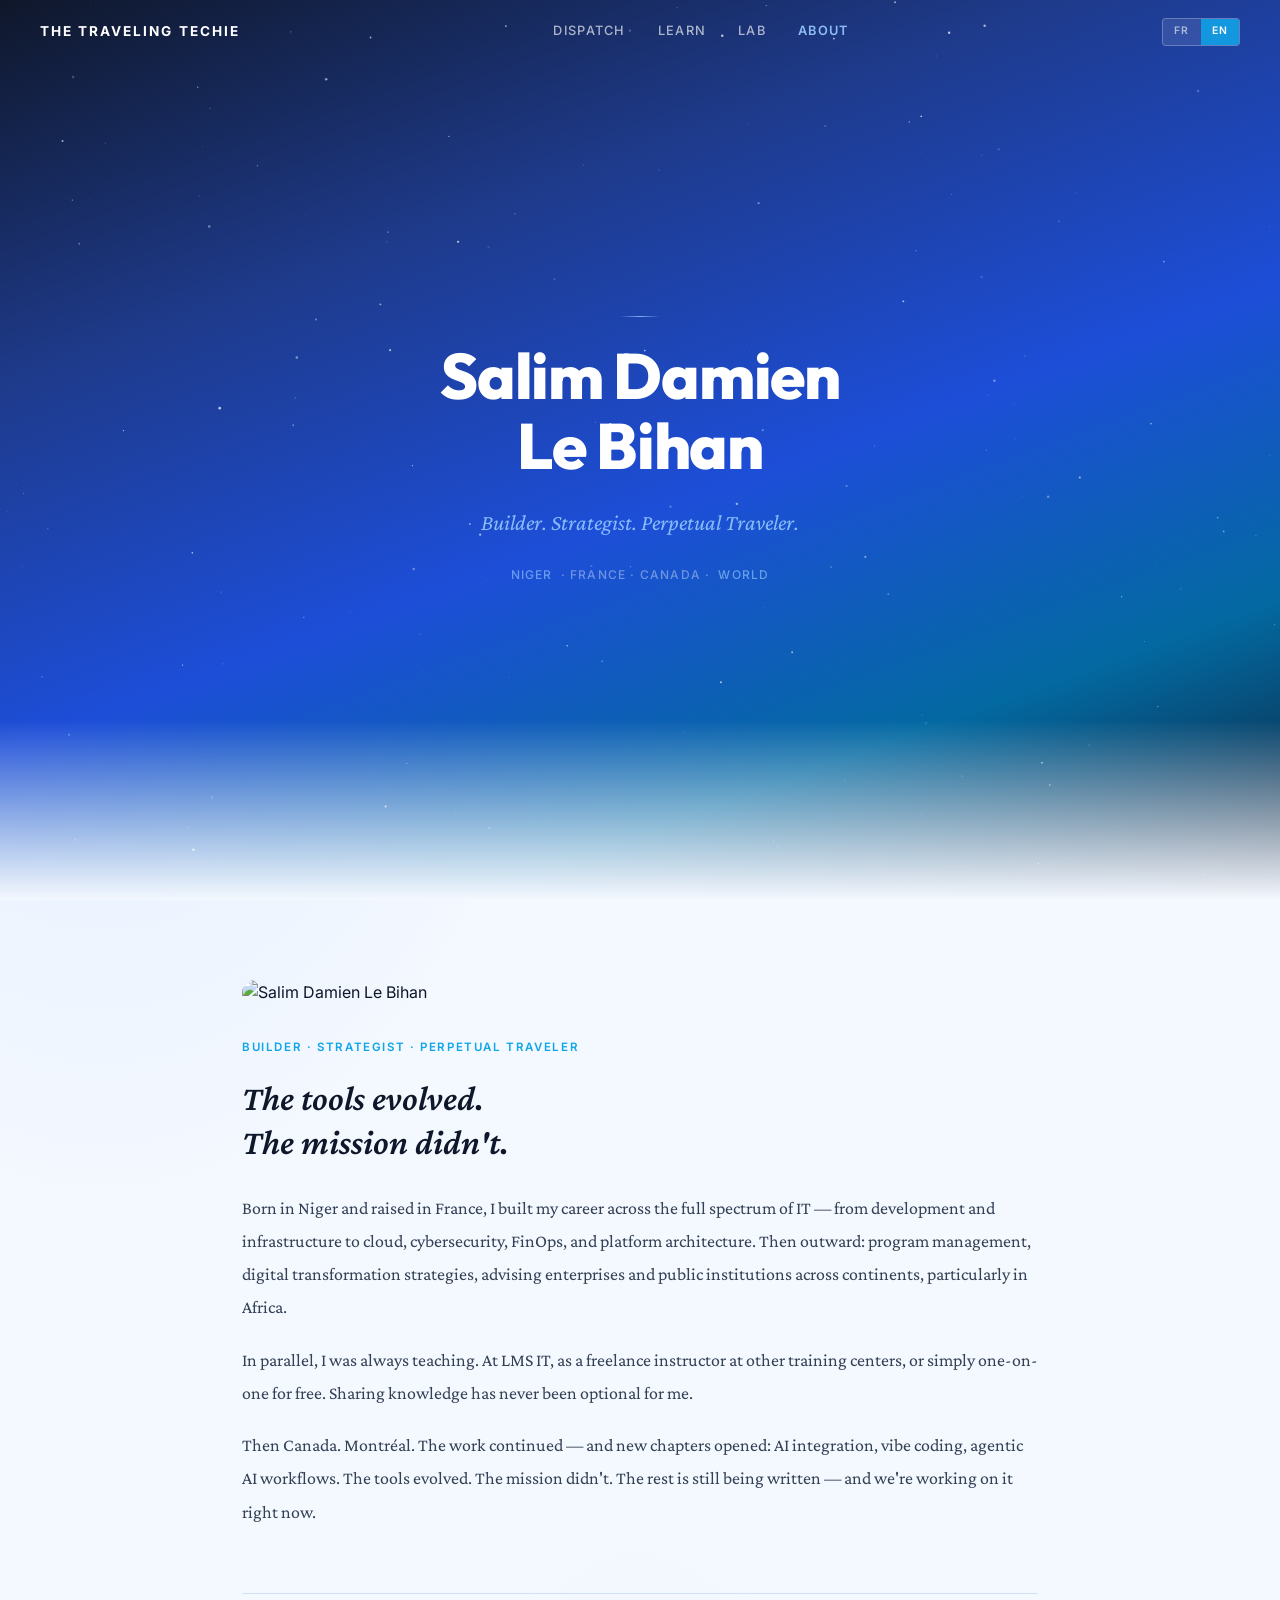
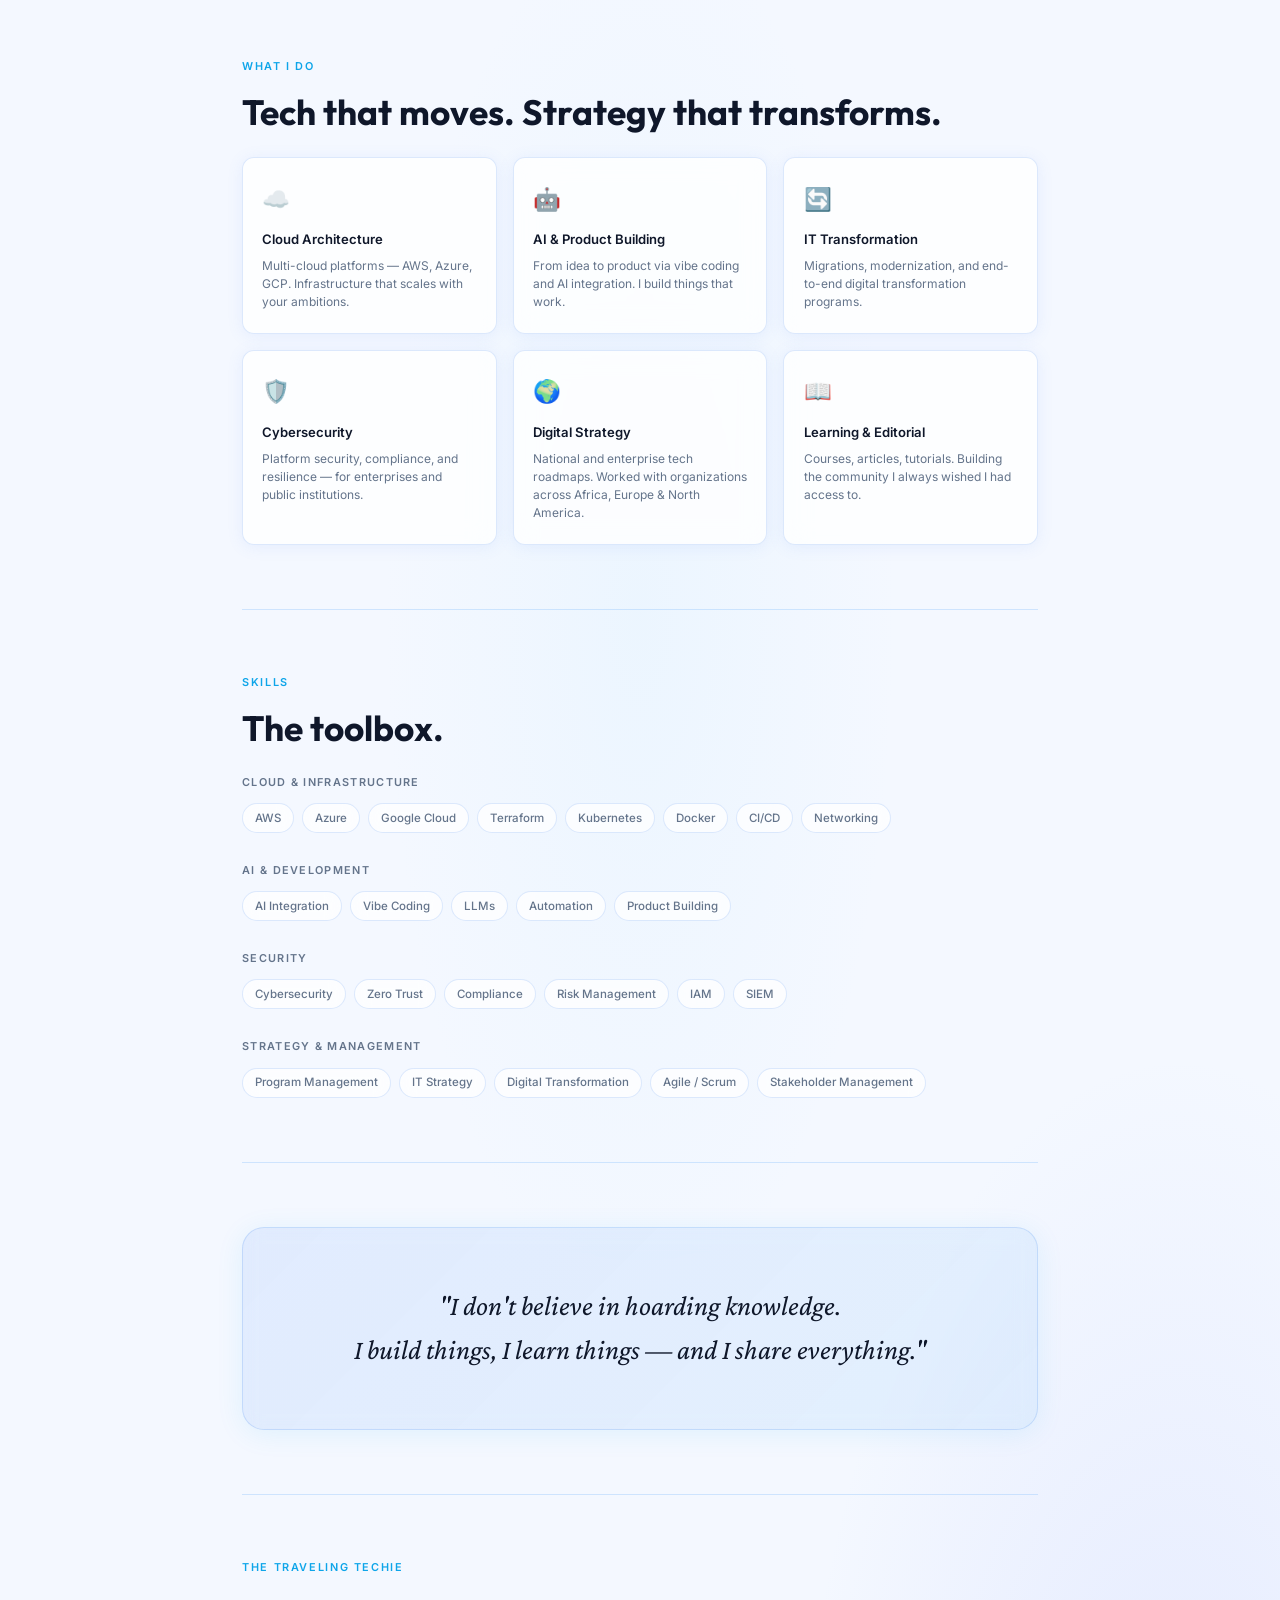
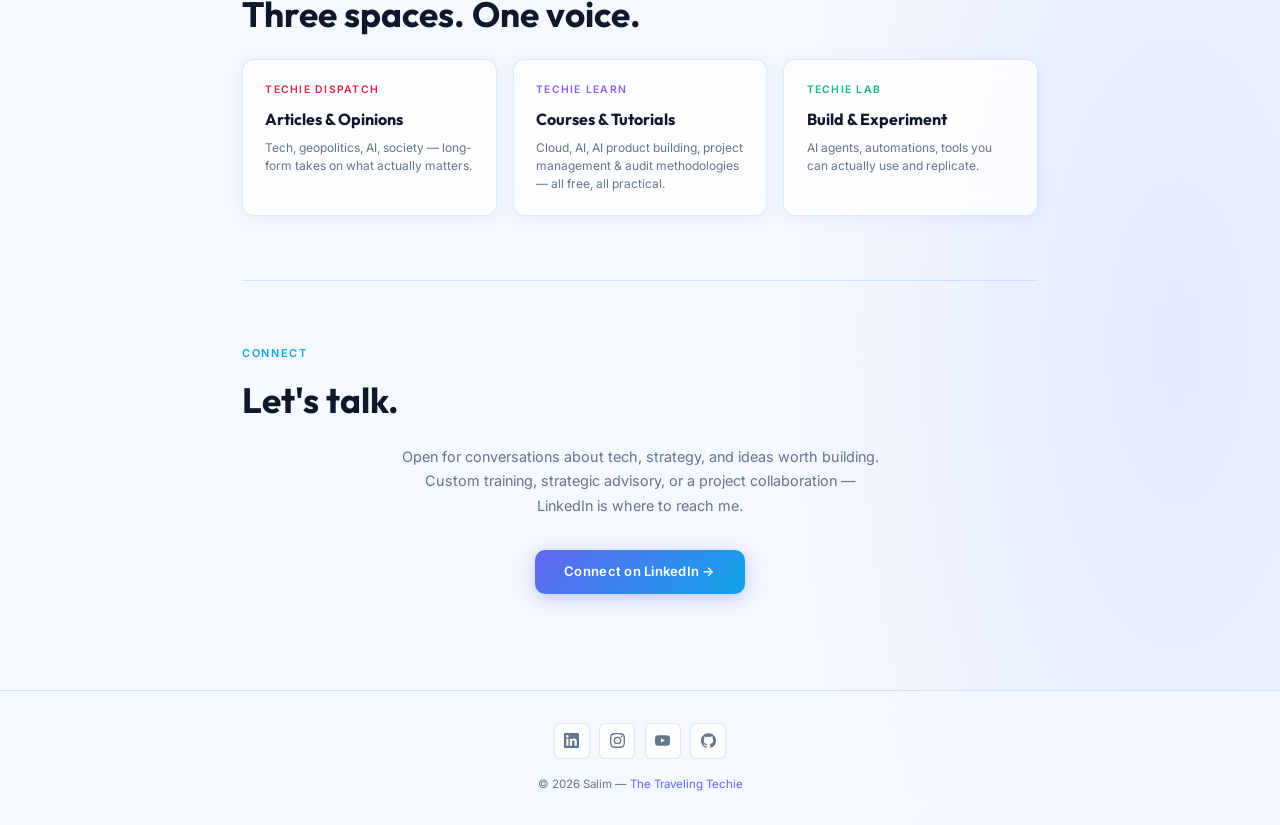
==== commit 5b05dca0: "fix: remove Microsoft Clarity from all pages + templates (GA4 only) User preference: minimize Micros" ====
--- a/about/index.html
+++ b/about/index.html
@@ -329,14 +329,6 @@
       function gtag(){dataLayer.push(arguments);}
       gtag('js', new Date());
       gtag('config', 'GA4_MEASUREMENT_ID', { anonymize_ip: true });
-    </script>
-    <!-- Microsoft Clarity -->
-    <script type="text/javascript">
-      (function(c,l,a,r,i,t,y){
-        c[a]=c[a]||function(){(c[a].q=c[a].q||[]).push(arguments)};
-        t=l.createElement(r);t.async=1;t.src="https://www.clarity.ms/tag/"+i;
-        y=l.getElementsByTagName(r)[0];y.parentNode.insertBefore(t,y);
-      })(window, document, "clarity", "script", "CLARITY_PROJECT_ID");
     </script>
 </head>
 <body>
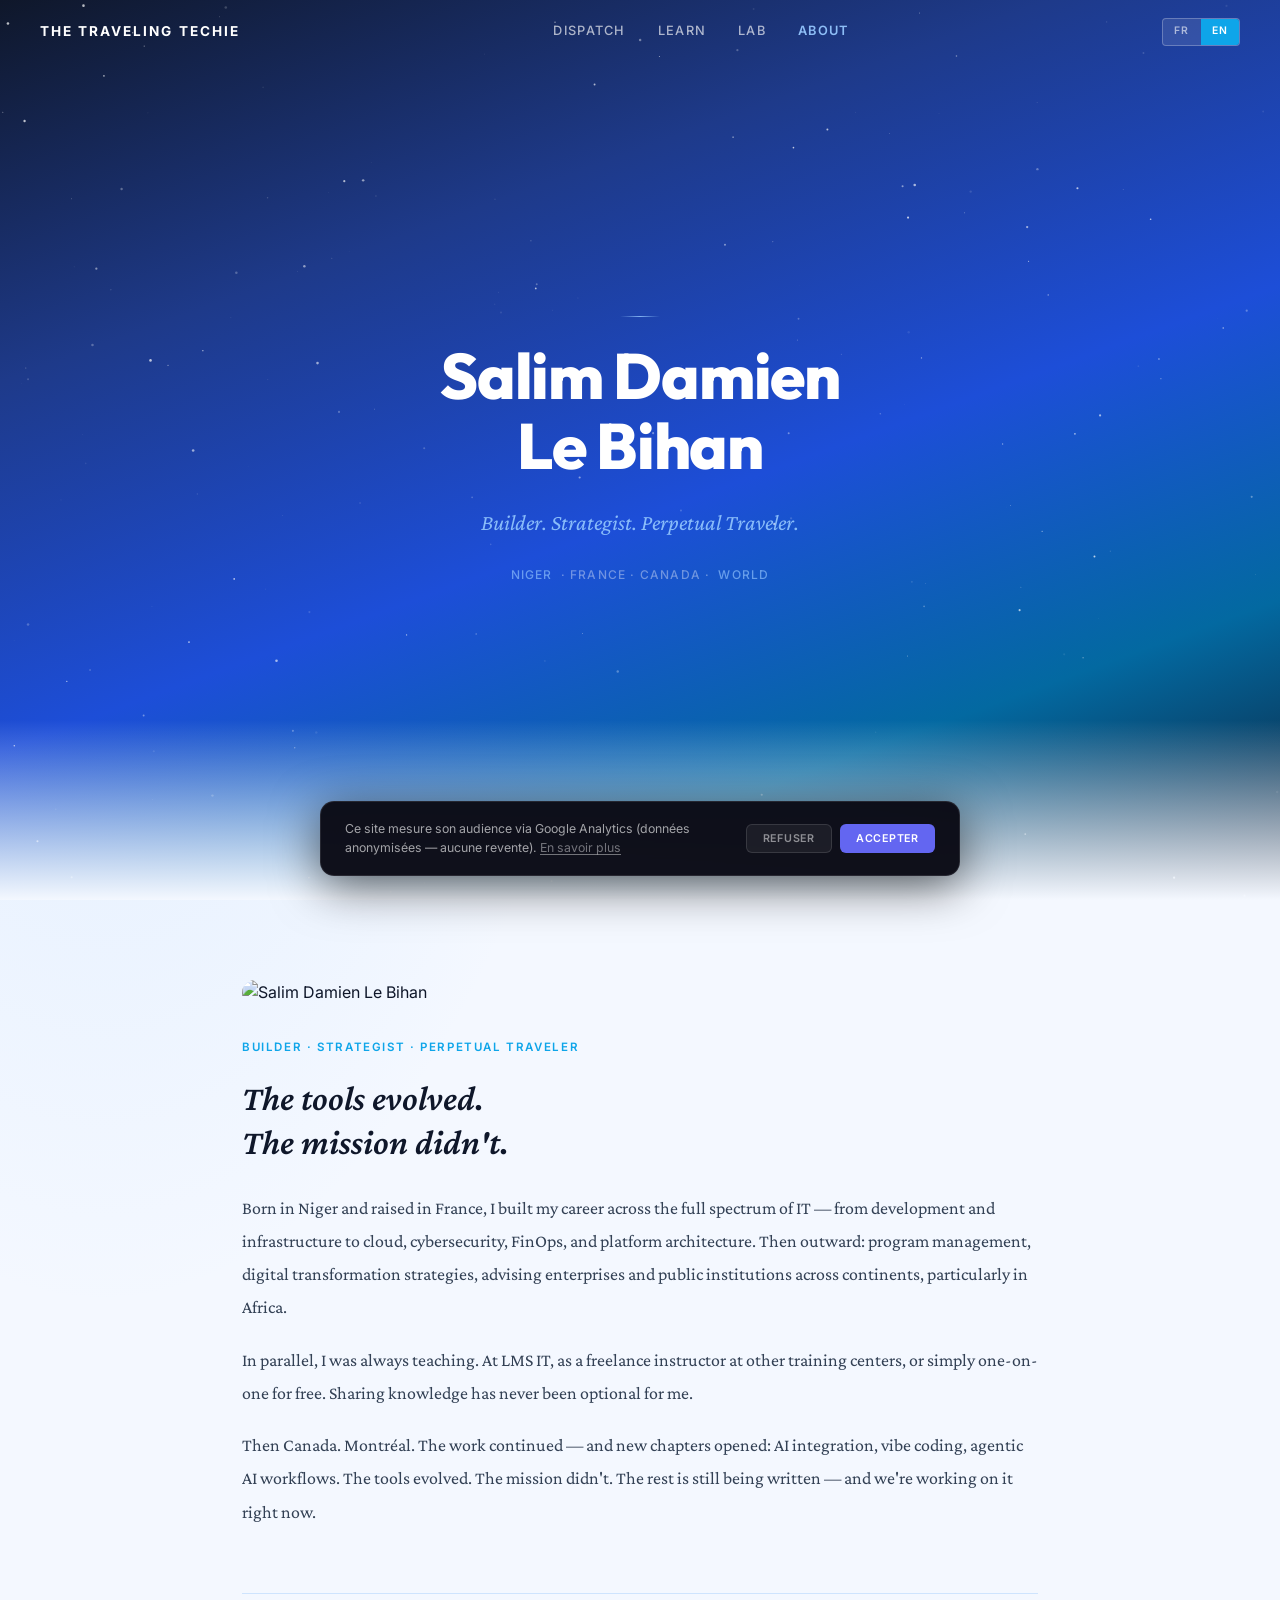
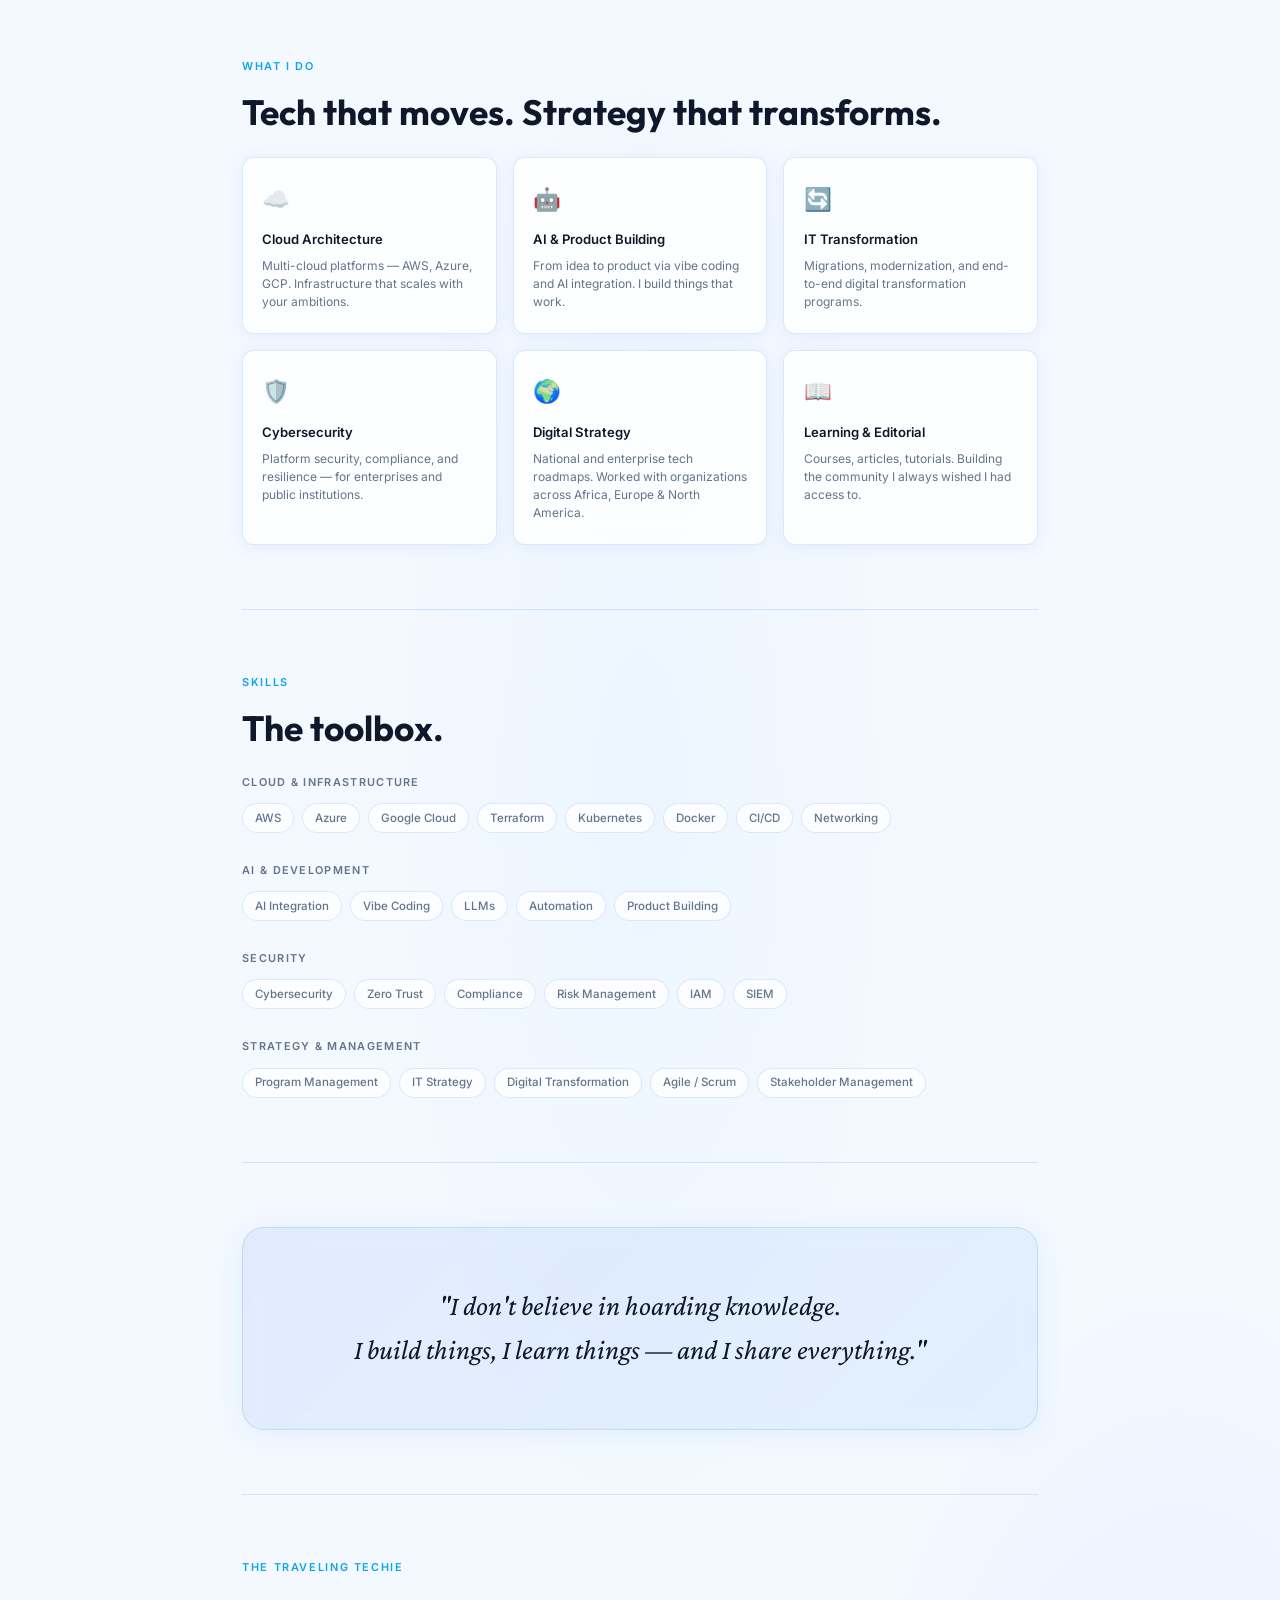
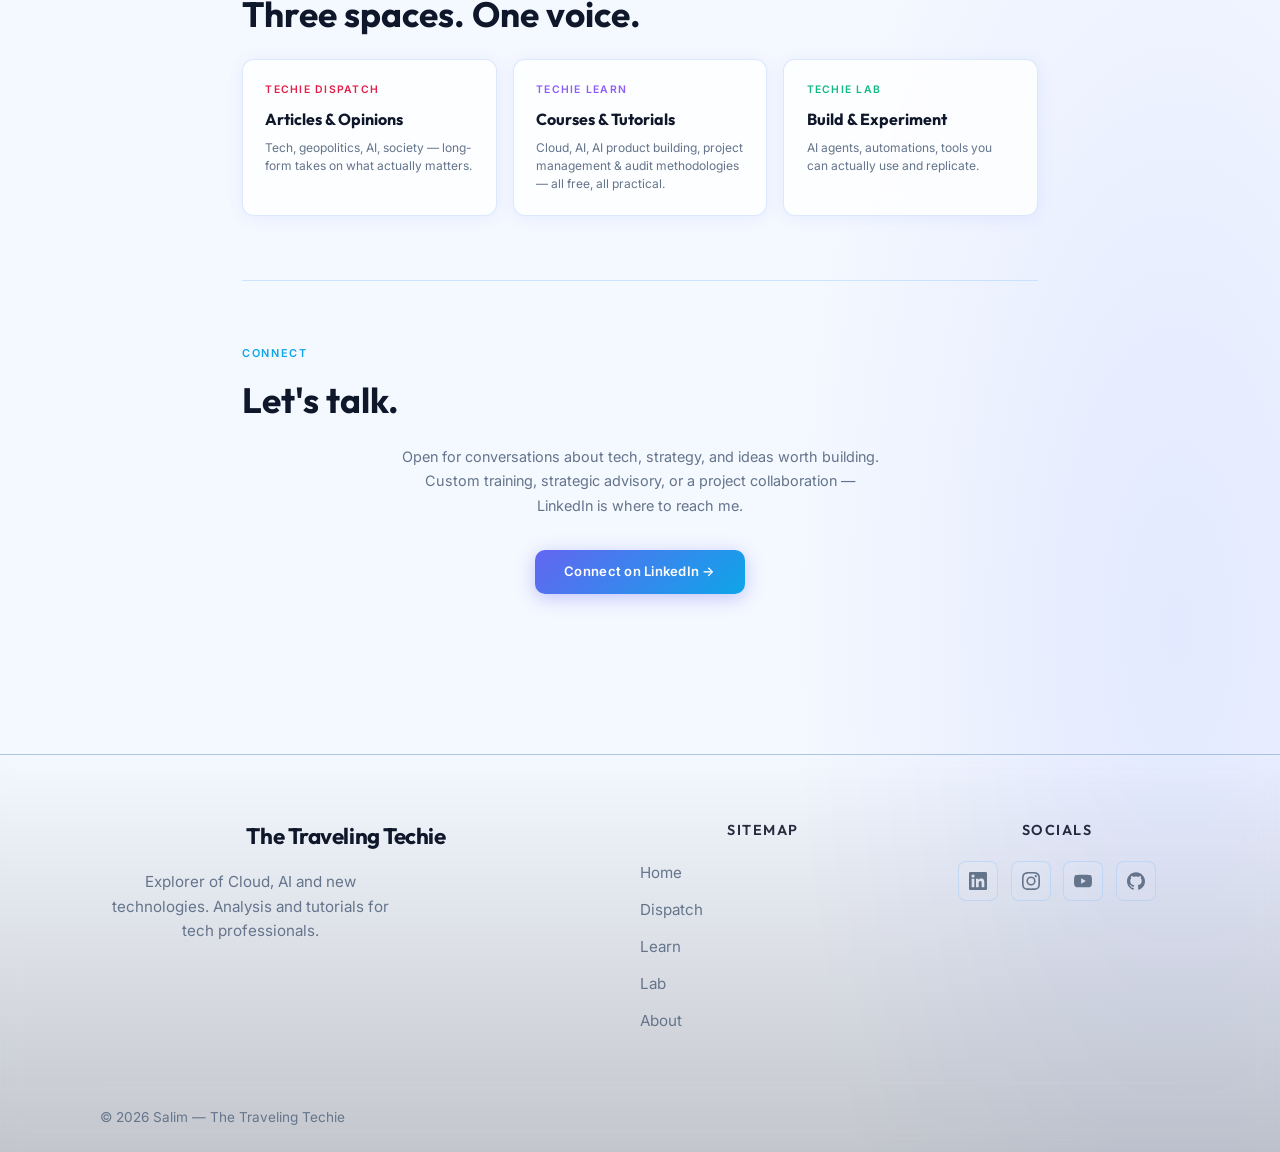
==== commit 81474834: "feat: GA4 with strict consent, mobile hamburger menu, dynamic footer sitemap and colors" ====
--- a/about/index.html
+++ b/about/index.html
@@ -1,4 +1,4 @@
-<!DOCTYPE html>
+﻿<!DOCTYPE html>
 <html lang="en">
 <head>
     <meta charset="UTF-8">
@@ -93,8 +93,8 @@
             font-family: 'Inter', sans-serif; user-select: none;
         }
         nav.scrolled .lang-toggle span { color: var(--text-muted); }
-        .lang-toggle span.active { background: rgba(14,165,233,0.85); color: #ffffff; }
-        nav.scrolled .lang-toggle span.active { background: var(--accent); color: #ffffff; }
+        .lang-toggle span.active { background: var(--sky); color: #ffffff; }
+        nav.scrolled .lang-toggle span.active { background: var(--sky); color: #ffffff; }
 
         /* ── HERO ── */
         .hero {
@@ -316,23 +316,305 @@
             .ttt-grid { grid-template-columns: 1fr; }
             main { padding: 4rem 1.2rem 5rem; }
         }
+    
+        /* Cookie consent banner */
+        #cookieBanner {
+            position: fixed;
+            bottom: 1.5rem; left: 50%; transform: translateX(-50%);
+            width: min(640px, calc(100vw - 2rem));
+            background: rgba(10, 10, 20, 0.97);
+            border: 1px solid rgba(255,255,255,0.10);
+            border-radius: 14px;
+            padding: 1.1rem 1.5rem;
+            display: flex; align-items: center;
+            justify-content: space-between;
+            gap: 1.25rem;
+            z-index: 9999;
+            backdrop-filter: blur(22px);
+            -webkit-backdrop-filter: blur(22px);
+            box-shadow: 0 10px 48px rgba(0,0,0,0.6);
+            font-family: 'Inter', sans-serif;
+            transition: opacity 0.35s ease, transform 0.35s ease;
+        }
+        #cookieBanner.hidden {
+            opacity: 0;
+            transform: translateX(-50%) translateY(16px);
+            pointer-events: none;
+        }
+        #cookieBanner p {
+            font-size: 0.77rem; color: rgba(255,255,255,0.62);
+            margin: 0; line-height: 1.55; flex: 1;
+        }
+        #cookieBanner p a {
+            color: rgba(255,255,255,0.42);
+            text-decoration: underline; text-underline-offset: 2px;
+        }
+        .cookie-actions { display: flex; gap: 0.5rem; flex-shrink: 0; }
+        .cookie-btn {
+            padding: 0.42rem 1rem; border-radius: 6px; cursor: pointer;
+            font-size: 0.67rem; font-weight: 600; letter-spacing: 0.07em;
+            text-transform: uppercase; border: none;
+            font-family: 'Inter', sans-serif;
+            transition: opacity 0.18s, transform 0.15s;
+            white-space: nowrap;
+        }
+        .cookie-btn:hover { opacity: 0.78; transform: translateY(-1px); }
+        .cookie-btn-accept { background: #6366f1; color: #fff; }
+        .cookie-btn-decline {
+            background: rgba(255,255,255,0.06);
+            color: rgba(255,255,255,0.50);
+            border: 1px solid rgba(255,255,255,0.12);
+        }
+        @media (max-width: 540px) {
+            #cookieBanner { flex-direction: column; align-items: flex-start; gap: 0.85rem; }
+            .cookie-actions { width: 100%; justify-content: flex-end; }
+        }
+    
+        /* Hamburger Menu */
+        .nav-hamburger {
+            display: none;
+            background: none;
+            border: none;
+            cursor: pointer;
+            padding: 0.5rem;
+            z-index: 1001;
+            position: relative;
+        }
+
+        .nav-hamburger span {
+            display: block;
+            width: 24px;
+            height: 2px;
+            background: var(--text);
+            margin: 5px 0;
+            transition: 0.3s;
+        }
+
+        nav:not(.scrolled) .nav-hamburger span {
+            background: #fff;
+        }
+
+        .nav-hamburger.active span:nth-child(1) {
+            transform: rotate(-45deg) translate(-5px, 5px);
+        }
+
+        .nav-hamburger.active span:nth-child(2) {
+            opacity: 0;
+        }
+
+        .nav-hamburger.active span:nth-child(3) {
+            transform: rotate(45deg) translate(-5px, -5px);
+        }
+
+        .nav-mobile-overlay {
+            position: fixed;
+            top: 0; left: 0; right: 0; bottom: 0;
+            background: var(--bg);
+            z-index: 1000;
+            display: flex;
+            flex-direction: column;
+            align-items: center;
+            justify-content: center;
+            gap: 2rem;
+            opacity: 0;
+            visibility: hidden;
+            transition: 0.3s;
+        }
+
+        .nav-mobile-overlay.active {
+            opacity: 1;
+            visibility: visible;
+        }
+
+        .nav-mobile-overlay a {
+            font-size: 1.5rem;
+            font-weight: 600;
+            text-transform: uppercase;
+            letter-spacing: 0.1em;
+            color: var(--text);
+            text-decoration: none;
+            font-family: 'Outfit', sans-serif;
+        }
+
+        @media (max-width: 768px) {
+            .nav-hamburger {
+                display: block;
+            }
+            .nav-center {
+                display: none;
+            }
+        }
+    
+        
+        /* â”€â”€ MODERN FOOTER â”€â”€ */
+        .footer-modern {
+            border-top: 1px solid var(--border);
+            padding: 4rem 2rem 1.5rem 2rem;
+            margin-top: 4rem;
+            background: linear-gradient(to bottom, transparent, rgba(0, 0, 0, 0.2));
+            color: var(--text);
+        }
+
+        .footer-content {
+            max-width: 1080px;
+            margin: 0 auto;
+            display: grid;
+            grid-template-columns: 2fr 1fr 1fr;
+            gap: 3rem;
+        }
+
+        .footer-col h3 {
+            font-family: 'Outfit', sans-serif;
+            font-size: 1.4rem;
+            font-weight: 700;
+            margin-bottom: 1rem;
+            color: var(--text);
+            letter-spacing: -0.02em;
+        }
+
+        .footer-col h4 {
+            font-family: 'Outfit', sans-serif;
+            font-size: 0.9rem;
+            font-weight: 600;
+            text-transform: uppercase;
+            letter-spacing: 0.1em;
+            color: var(--text);
+            margin-bottom: 1.2rem;
+            opacity: 0.9;
+        }
+
+        .footer-col p {
+            color: var(--text-muted);
+            font-size: 0.95rem;
+            line-height: 1.6;
+            max-width: 300px;
+        }
+
+        .footer-sitemap {
+            display: flex;
+            flex-direction: column;
+            gap: 0.8rem;
+        }
+
+        .footer-sitemap a {
+            color: var(--text-muted);
+            text-decoration: none;
+            font-size: 0.95rem;
+            transition: color 0.2s, transform 0.2s;
+            width: fit-content;
+        }
+
+        .footer-sitemap a:hover {
+            color: var(--accent);
+            transform: translateX(3px);
+        }
+
+        .footer-icons {
+            display: flex;
+            gap: 0.8rem;
+            flex-wrap: wrap;
+        }
+
+        .footer-icon {
+            display: flex;
+            align-items: center;
+            justify-content: center;
+            width: 40px;
+            height: 40px;
+            border: 1px solid var(--border);
+            border-radius: 8px;
+            color: var(--text-muted);
+            text-decoration: none;
+            transition: all 0.3s ease;
+            background: rgba(255, 255, 255, 0.02);
+        }
+
+        /* DYNAMIC ADAPTATION: Use the page's accent variable (dispatch, lab, or accent) */
+        .footer-icon:hover {
+            border-color: var(--accent, var(--dispatch, var(--lab, var(--learn, #6366f1))));
+            color: var(--accent, var(--dispatch, var(--lab, var(--learn, #6366f1))));
+            background: rgba(255, 255, 255, 0.05);
+            transform: translateY(-2px);
+            box-shadow: 0 4px 12px rgba(0,0,0,0.2);
+        }
+
+        .footer-icon svg {
+            width: 18px;
+            height: 18px;
+            fill: currentColor;
+        }
+
+        .footer-bottom {
+            max-width: 1080px;
+            margin: 3rem auto 0 auto;
+            padding-top: 1.5rem;
+            border-top: 1px solid rgba(255, 255, 255, 0.06);
+            display: flex;
+            justify-content: space-between;
+            align-items: center;
+            font-size: 0.85rem;
+            color: var(--text-muted);
+        }
+
+        @media (max-width: 768px) {
+            .footer-content {
+                grid-template-columns: 1fr;
+                gap: 2.5rem;
+                text-align: center;
+            }
+            .footer-col p {
+                margin: 0 auto;
+            }
+            .footer-sitemap {
+                align-items: center;
+            }
+            .footer-icons {
+                justify-content: center;
+            }
+            .footer-bottom {
+                flex-direction: column;
+                gap: 1rem;
+                text-align: center;
+            }
+        }
     </style>
 
     <!-- ═══════════════════════════════════════════════════════
-         ANALYTICS — remplacer GA4_MEASUREMENT_ID et CLARITY_PROJECT_ID
+         ANALYTICS — remplacer G-M8CD1PMVMS et CLARITY_PROJECT_ID
          avant publication (voir _templates/TEMPLATES.md)
          ═══════════════════════════════════════════════════════ -->
-    <!-- GA4 -->
-    <script async src="https://www.googletagmanager.com/gtag/js?id=GA4_MEASUREMENT_ID"></script>
-    <script>
-      window.dataLayer = window.dataLayer || [];
-      function gtag(){dataLayer.push(arguments);}
-      gtag('js', new Date());
-      gtag('config', 'GA4_MEASUREMENT_ID', { anonymize_ip: true });
-    </script>
+
+    <!-- Dynamic Dominant Colors Override -->
+    <style>
+        .footer-icon:hover { border-color: var(--sky) !important; color: var(--sky) !important; }
+        .footer-sitemap a:hover { color: var(--sky) !important; text-decoration: underline; }
+        .footer-bottom a:hover { color: var(--sky) !important; }
+        
+        /* Language Toggle - active state */
+        nav.scrolled .lang-toggle span.active { background: var(--sky) !important; color: #fff !important; }
+        .lang-toggle span.active { background: var(--sky) !important; color: #fff !important; border-color: var(--sky) !important; }
+        
+        /* Language Toggle - text hover */
+        .lang-toggle span:hover { color: var(--sky) !important; }
+        .nav-lang button.active { color: var(--sky) !important; font-weight: 600 !important; }
+        .nav-lang button:hover { color: var(--sky) !important; }
+    </style>
 </head>
 <body>
-
+            <div class="nav-mobile-overlay" id="navMobileOverlay">
+        <a href="/dispatch/" data-fr="Dispatch" data-en="Dispatch">Dispatch</a>
+        <a href="/learn/"    data-fr="Apprendre" data-en="Learn">Apprendre</a>
+        <a href="/lab/"      data-fr="Lab" data-en="Lab">Lab</a>
+        <a href="/about/"    data-fr="&Agrave; propos" data-en="About">About</a>
+    </div>
+    <!-- Cookie consent (RGPD / GDPR) -->
+    <div id="cookieBanner" class="hidden" role="dialog" aria-live="polite" aria-label="Consentement cookies">
+      <p>Ce site mesure son audience via Google Analytics (donn&#233;es anonymis&#233;es &mdash; aucune revente). <a href="/about/" target="_blank" rel="noopener">En savoir plus</a></p>
+      <div class="cookie-actions">
+        <button class="cookie-btn cookie-btn-decline" id="cookieDecline">Refuser</button>
+        <button class="cookie-btn cookie-btn-accept" id="cookieAccept">Accepter</button>
+      </div>
+    </div>
     <!-- NAV -->
     <nav id="navbar">
         <a href="/" class="nav-logo">The Traveling Techie</a>
@@ -346,6 +628,12 @@
             <span id="langFR">FR</span>
             <span id="langEN" class="active">EN</span>
         </div>
+    
+                <button class="nav-hamburger" id="navHamburger" aria-label="Menu">
+            <span></span>
+            <span></span>
+            <span></span>
+        </button>
     </nav>
 
     <!-- HERO -->
@@ -519,22 +807,51 @@
     </main>
 
     <!-- FOOTER -->
-    <footer>
-        <div class="footer-icons">
-            <a href="https://www.linkedin.com/in/salim-damien-le-bihan-cloud-enabler/" target="_blank" rel="noopener noreferrer" class="footer-icon" aria-label="LinkedIn">
-                <svg viewBox="0 0 24 24"><path d="M20.447 20.452h-3.554v-5.569c0-1.328-.027-3.037-1.852-3.037-1.853 0-2.136 1.445-2.136 2.939v5.667H9.351V9h3.414v1.561h.046c.477-.9 1.637-1.85 3.37-1.85 3.601 0 4.267 2.37 4.267 5.455v6.286zM5.337 7.433a2.062 2.062 0 01-2.063-2.065 2.064 2.064 0 112.063 2.065zm1.782 13.019H3.555V9h3.564v11.452zM22.225 0H1.771C.792 0 0 .774 0 1.729v20.542C0 23.227.792 24 1.771 24h20.451C23.2 24 24 23.227 24 22.271V1.729C24 .774 23.2 0 22.222 0h.003z"/></svg>
-            </a>
-            <a href="https://www.instagram.com/sd_thetravellingtechie/" target="_blank" rel="noopener noreferrer" class="footer-icon" aria-label="Instagram">
-                <svg viewBox="0 0 24 24"><path d="M12 2.163c3.204 0 3.584.012 4.85.07 3.252.148 4.771 1.691 4.919 4.919.058 1.265.069 1.645.069 4.849 0 3.205-.012 3.584-.069 4.849-.149 3.225-1.664 4.771-4.919 4.919-1.266.058-1.644.07-4.85.07-3.204 0-3.584-.012-4.849-.07-3.26-.149-4.771-1.699-4.919-4.92-.058-1.265-.07-1.644-.07-4.849 0-3.204.013-3.583.07-4.849.149-3.227 1.664-4.771 4.919-4.919 1.266-.057 1.645-.069 4.849-.069zM12 0C8.741 0 8.333.014 7.053.072 2.695.272.273 2.69.073 7.052.014 8.333 0 8.741 0 12c0 3.259.014 3.668.072 4.948.2 4.358 2.618 6.78 6.98 6.98C8.333 23.986 8.741 24 12 24c3.259 0 3.668-.014 4.948-.072 4.354-.2 6.782-2.618 6.979-6.98.059-1.28.073-1.689.073-4.948 0-3.259-.014-3.667-.072-4.947-.196-4.354-2.617-6.78-6.979-6.98C15.668.014 15.259 0 12 0zm0 5.838a6.162 6.162 0 100 12.324 6.162 6.162 0 000-12.324zM12 16a4 4 0 110-8 4 4 0 010 8zm6.406-11.845a1.44 1.44 0 100 2.881 1.44 1.44 0 000-2.881z"/></svg>
-            </a>
-            <a href="https://www.youtube.com/@lvlupwithsd" target="_blank" rel="noopener noreferrer" class="footer-icon" aria-label="YouTube">
-                <svg viewBox="0 0 24 24"><path d="M23.498 6.186a3.016 3.016 0 00-2.122-2.136C19.505 3.545 12 3.545 12 3.545s-7.505 0-9.377.505A3.017 3.017 0 00.502 6.186C0 8.07 0 12 0 12s0 3.93.502 5.814a3.016 3.016 0 002.122 2.136c1.871.505 9.376.505 9.376.505s7.505 0 9.377-.505a3.015 3.015 0 002.122-2.136C24 15.93 24 12 24 12s0-3.93-.502-5.814zM9.545 15.568V8.432L15.818 12l-6.273 3.568z"/></svg>
-            </a>
-            <a href="https://github.com/thetravellingtechie" target="_blank" rel="noopener noreferrer" class="footer-icon" aria-label="GitHub">
-                <svg viewBox="0 0 24 24"><path d="M12 .297c-6.63 0-12 5.373-12 12 0 5.303 3.438 9.8 8.205 11.385.6.113.82-.258.82-.577 0-.285-.01-1.04-.015-2.04-3.338.724-4.042-1.61-4.042-1.61C4.422 18.07 3.633 17.7 3.633 17.7c-1.087-.744.084-.729.084-.729 1.205.084 1.838 1.236 1.838 1.236 1.07 1.835 2.809 1.305 3.495.998.108-.776.417-1.305.76-1.605-2.665-.3-5.466-1.332-5.466-5.93 0-1.31.465-2.38 1.235-3.22-.135-.303-.54-1.523.105-3.176 0 0 1.005-.322 3.3 1.23.96-.267 1.98-.399 3-.405 1.02.006 2.04.138 3 .405 2.28-1.552 3.285-1.23 3.285-1.23.645 1.653.24 2.873.12 3.176.765.84 1.23 1.91 1.23 3.22 0 4.61-2.805 5.625-5.475 5.92.42.36.81 1.096.81 2.22 0 1.606-.015 2.896-.015 3.286 0 .315.21.69.825.57C20.565 22.092 24 17.592 24 12.297c0-6.627-5.373-12-12-12"/></svg>
-            </a>
-        </div>
-        <p class="footer-copy">© 2026 Salim — <a href="/">The Traveling Techie</a></p>
+                    <footer class="footer-modern">
+        <div class="footer-content">
+            <div class="footer-col footer-brand-col">
+                <h3>The Traveling Techie</h3>
+                <p data-fr="Explorateur du Cloud, de l'IA et des nouvelles technologies. D&eacute;cryptages et tutoriels pour les professionnels tech." 
+                   data-en="Explorer of Cloud, AI and new technologies. Analysis and tutorials for tech professionals.">
+                    Explorateur du Cloud, de l'IA et des nouvelles technologies. D&eacute;cryptages et tutoriels pour les professionnels tech.
+                </p>
+            </div>
+            
+            <div class="footer-col footer-links-col">
+                <h4 data-fr="Plan du site" data-en="Sitemap">Plan du site</h4>
+                <div class="footer-sitemap">
+                    <a href="/"          data-fr="Accueil"   data-en="Home">Accueil</a>
+                    <a href="/dispatch/" data-fr="Dispatch"  data-en="Dispatch">Dispatch</a>
+                    <a href="/learn/"    data-fr="Apprendre" data-en="Learn">Apprendre</a>
+                    <a href="/lab/"      data-fr="Lab"       data-en="Lab">Lab</a>
+                    <a href="/about/"    data-fr="&Agrave; propos" data-en="About">&Agrave; propos</a>
+                </div>
+            </div>
+
+            <div class="footer-col footer-social-col">
+                <h4 data-fr="R&eacute;seaux" data-en="Socials">R&eacute;seaux</h4>
+                <div class="footer-icons">
+                    <a href="https://www.linkedin.com/in/salim-damien-le-bihan-cloud-enabler/" target="_blank" rel="noopener noreferrer" class="footer-icon" aria-label="LinkedIn">
+                        <svg viewBox="0 0 24 24"><path d="M20.447 20.452h-3.554v-5.569c0-1.328-.027-3.037-1.852-3.037-1.853 0-2.136 1.445-2.136 2.939v5.667H9.351V9h3.414v1.561h.046c.477-.9 1.637-1.85 3.37-1.85 3.601 0 4.267 2.37 4.267 5.455v6.286zM5.337 7.433a2.062 2.062 0 01-2.063-2.065 2.064 2.064 0 112.063 2.065zm1.782 13.019H3.555V9h3.564v11.452zM22.225 0H1.771C.792 0 0 .774 0 1.729v20.542C0 23.227.792 24 1.771 24h20.451C23.2 24 24 23.227 24 22.271V1.729C24 .774 23.2 0 22.222 0h.003z" /></svg>
+                    </a>
+                    <a href="https://www.instagram.com/sd_thetravellingtechie/" target="_blank" rel="noopener noreferrer" class="footer-icon" aria-label="Instagram">
+                        <svg viewBox="0 0 24 24"><path d="M12 2.163c3.204 0 3.584.012 4.85.07 3.252.148 4.771 1.691 4.919 4.919.058 1.265.069 1.645.069 4.849 0 3.205-.012 3.584-.069 4.849-.149 3.225-1.664 4.771-4.919 4.919-1.266.058-1.644.07-4.85.07-3.204 0-3.584-.012-4.849-.07-3.26-.149-4.771-1.699-4.919-4.92-.058-1.265-.07-1.644-.07-4.849 0-3.204.013-3.583.07-4.849.149-3.227 1.664-4.771 4.919-4.919 1.266-.057 1.645-.069 4.849-.069zM12 0C8.741 0 8.333.014 7.053.072 2.695.272.273 2.69.073 7.052.014 8.333 0 8.741 0 12c0 3.259.014 3.668.072 4.948.2 4.358 2.618 6.78 6.98 6.98C8.333 23.986 8.741 24 12 24c3.259 0 3.668-.014 4.948-.072 4.354-.2 6.782-2.618 6.979-6.98.059-1.28.073-1.689.073-4.948 0-3.259-.014-3.667-.072-4.947-.196-4.354-2.617-6.78-6.979-6.98C15.668.014 15.259 0 12 0zm0 5.838a6.162 6.162 0 100 12.324 6.162 6.162 0 000-12.324zM12 16a4 4 0 110-8 4 4 0 010 8zm6.406-11.845a1.44 1.44 0 100 2.881 1.44 1.44 0 000-2.881z" /></svg>
+                    </a>
+                    <a href="https://www.youtube.com/@lvlupwithsd" target="_blank" rel="noopener noreferrer" class="footer-icon" aria-label="YouTube">
+                        <svg viewBox="0 0 24 24"><path d="M23.498 6.186a3.016 3.016 0 00-2.122-2.136C19.505 3.545 12 3.545 12 3.545s-7.505 0-9.377.505A3.017 3.017 0 00.502 6.186C0 8.07 0 12 0 12s0 3.93.502 5.814a3.016 3.016 0 002.122 2.136c1.871.505 9.376.505 9.376.505s7.505 0 9.377-.505a3.015 3.015 0 002.122-2.136C24 15.93 24 12 24 12s0-3.93-.502-5.814zM9.545 15.568V8.432L15.818 12l-6.273 3.568z" /></svg>
+                    </a>
+                    <a href="https://github.com/thetravellingtechie" target="_blank" rel="noopener noreferrer" class="footer-icon" aria-label="GitHub">
+                        <svg viewBox="0 0 24 24"><path d="M12 .297c-6.63 0-12 5.373-12 12 0 5.303 3.438 9.8 8.205 11.385.6.113.82-.258.82-.577 0-.285-.01-1.04-.015-2.04-3.338.724-4.042-1.61-4.042-1.61C4.422 18.07 3.633 17.7 3.633 17.7c-1.087-.744.084-.729.084-.729 1.205.084 1.838 1.236 1.838 1.236 1.07 1.835 2.809 1.305 3.495.998.108-.776.417-1.305.76-1.605-2.665-.3-5.466-1.332-5.466-5.93 0-1.31.465-2.38 1.235-3.22-.135-.303-.54-1.523.105-3.176 0 0 1.005-.322 3.3 1.23.96-.267 1.98-.399 3-.405 1.02.006 2.04.138 3 .405 2.28-1.552 3.285-1.23 3.285-1.23.645 1.653.24 2.873.12 3.176.765.84 1.23 1.91 1.23 3.22 0 4.61-2.805 5.625-5.475 5.92.42.36.81 1.096.81 2.22 0 1.606-.015 2.896-.015 3.286 0 .315.21.69.825.57C20.565 22.092 24 17.592 24 12.297c0-6.627-5.373-12-12-12" /></svg>
+                    </a>
+                </div>
+            </div>
+        </div>
+        <div class="footer-bottom">
+            <p>&copy; 2026 Salim &mdash; The Traveling Techie</p>
+            <div class="footer-bottom-links">
+                <!-- Links here -->
+            </div>
+        </div>
     </footer>
 
     <script>
@@ -623,5 +940,78 @@
             document.querySelectorAll('.reveal').forEach(el => io.observe(el));
         })();
     </script>
-</body>
+
+    <!-- Analytics consent manager (Approach A / RGPD) -->
+    <script>
+      (function () {
+        var ID  = 'G-M8CD1PMVMS';
+        var KEY = 'ttt-analytics-consent';
+        var banner = document.getElementById('cookieBanner');
+
+        function loadGA4() {
+          if (window._ga4loaded) return;
+          window._ga4loaded = true;
+          var s = document.createElement('script');
+          s.async = true;
+          s.src = 'https://www.googletagmanager.com/gtag/js?id=' + ID;
+          document.head.appendChild(s);
+          window.dataLayer = window.dataLayer || [];
+          function gtag() { dataLayer.push(arguments); }
+          window.gtag = gtag;
+          gtag('js', new Date());
+          gtag('config', ID, { anonymize_ip: true, cookie_flags: 'SameSite=None;Secure' });
+        }
+
+        function hideBanner() {
+          if (!banner) return;
+          banner.classList.add('hidden');
+          setTimeout(function () { if (banner) banner.style.display = 'none'; }, 380);
+        }
+
+        var c = localStorage.getItem(KEY);
+        if (c === 'granted') {
+          loadGA4();
+          if (banner) banner.style.display = 'none';
+        } else if (c === 'denied') {
+          if (banner) banner.style.display = 'none';
+        } else {
+          setTimeout(function () { if (banner) banner.classList.remove('hidden'); }, 900);
+        }
+
+        var btnA = document.getElementById('cookieAccept');
+        var btnD = document.getElementById('cookieDecline');
+        if (btnA) btnA.addEventListener('click', function () {
+          localStorage.setItem(KEY, 'granted'); loadGA4(); hideBanner();
+        });
+        if (btnD) btnD.addEventListener('click', function () {
+          localStorage.setItem(KEY, 'denied'); hideBanner();
+        });
+      })();
+    </script>
+    <!-- Mobile menu toggle logic -->
+    <script id="hamburger-js">
+        (function() {
+            const hamburger = document.getElementById('navHamburger');
+            const overlay = document.getElementById('navMobileOverlay');
+            const body = document.body;
+
+            if (hamburger && overlay) {
+                hamburger.addEventListener('click', function() {
+                    hamburger.classList.toggle('active');
+                    overlay.classList.toggle('active');
+                    body.style.overflow = overlay.classList.contains('active') ? 'hidden' : '';
+                });
+
+                // Close menu when a link is clicked
+                overlay.querySelectorAll('a').forEach(function(link) {
+                    link.addEventListener('click', function() {
+                        hamburger.classList.remove('active');
+                        overlay.classList.remove('active');
+                        body.style.overflow = '';
+                    });
+                });
+            }
+        })();
+    </script>
+    </body>
 </html>
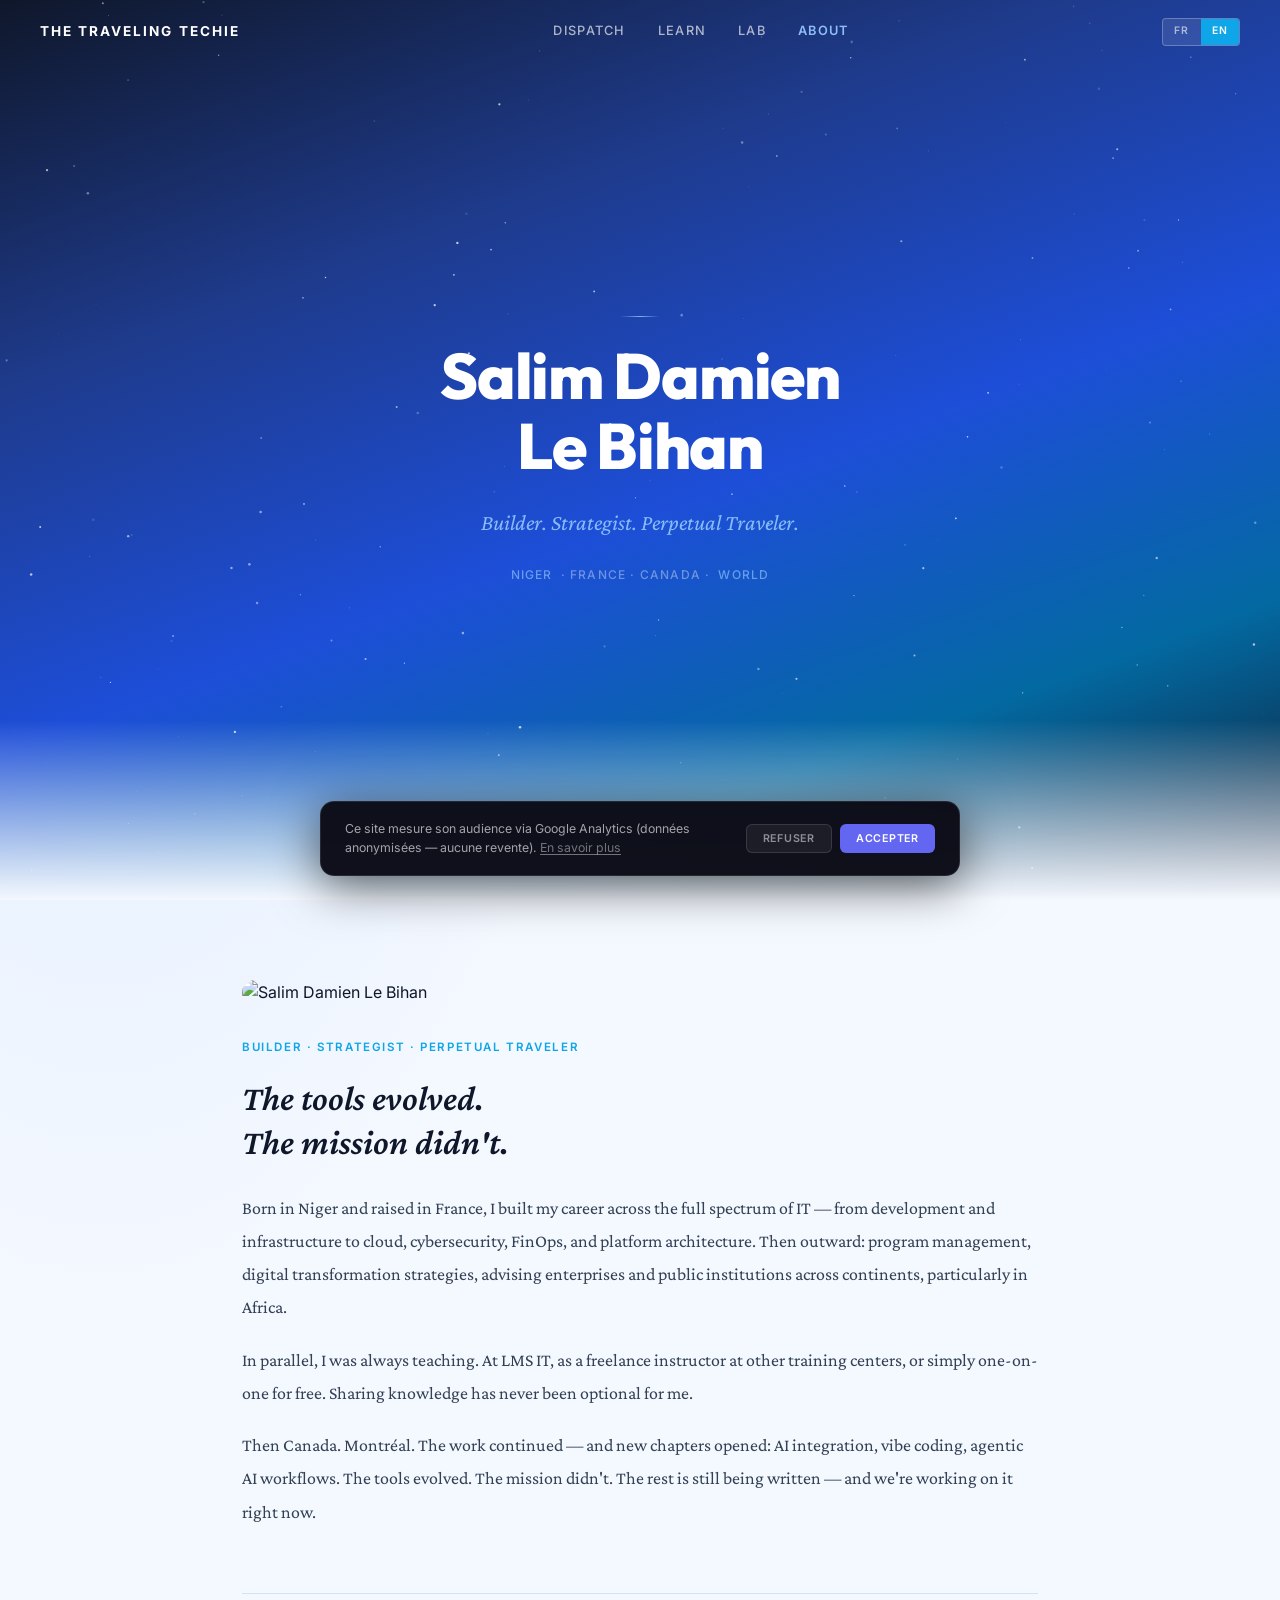
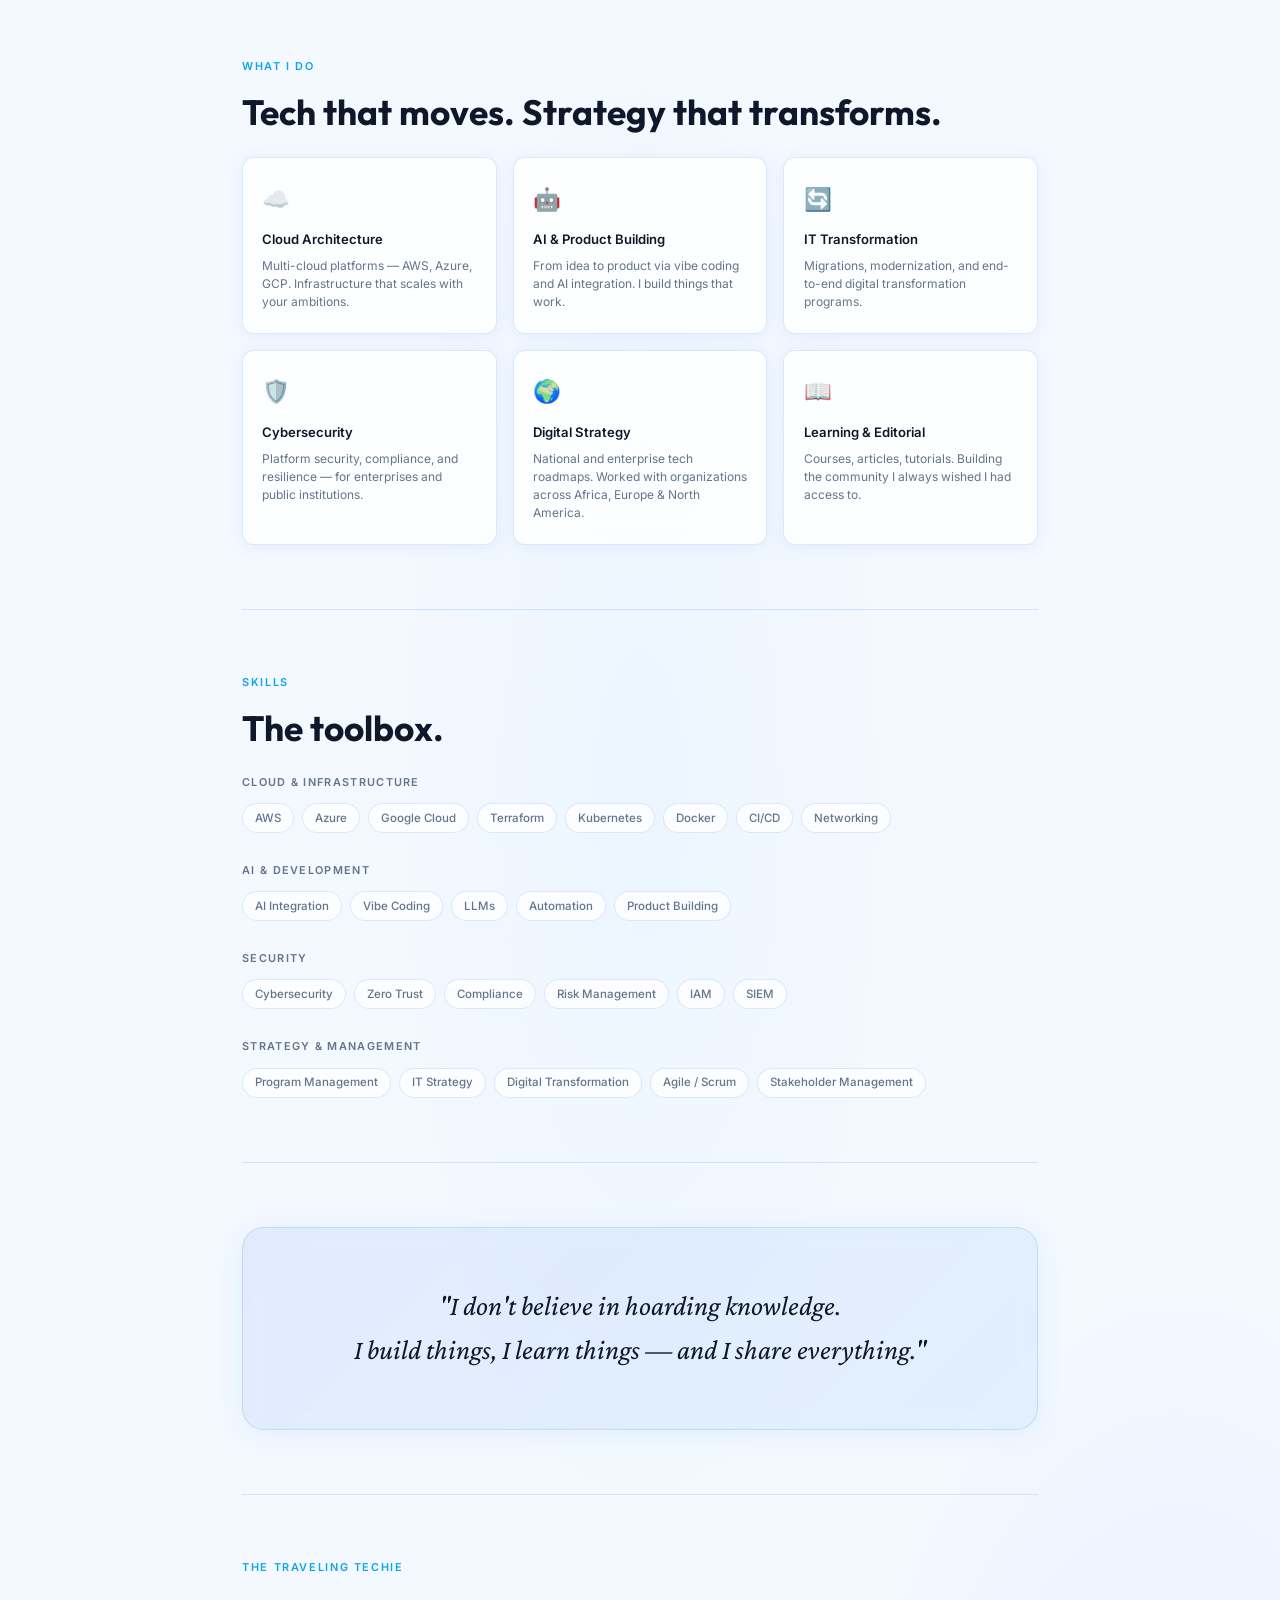
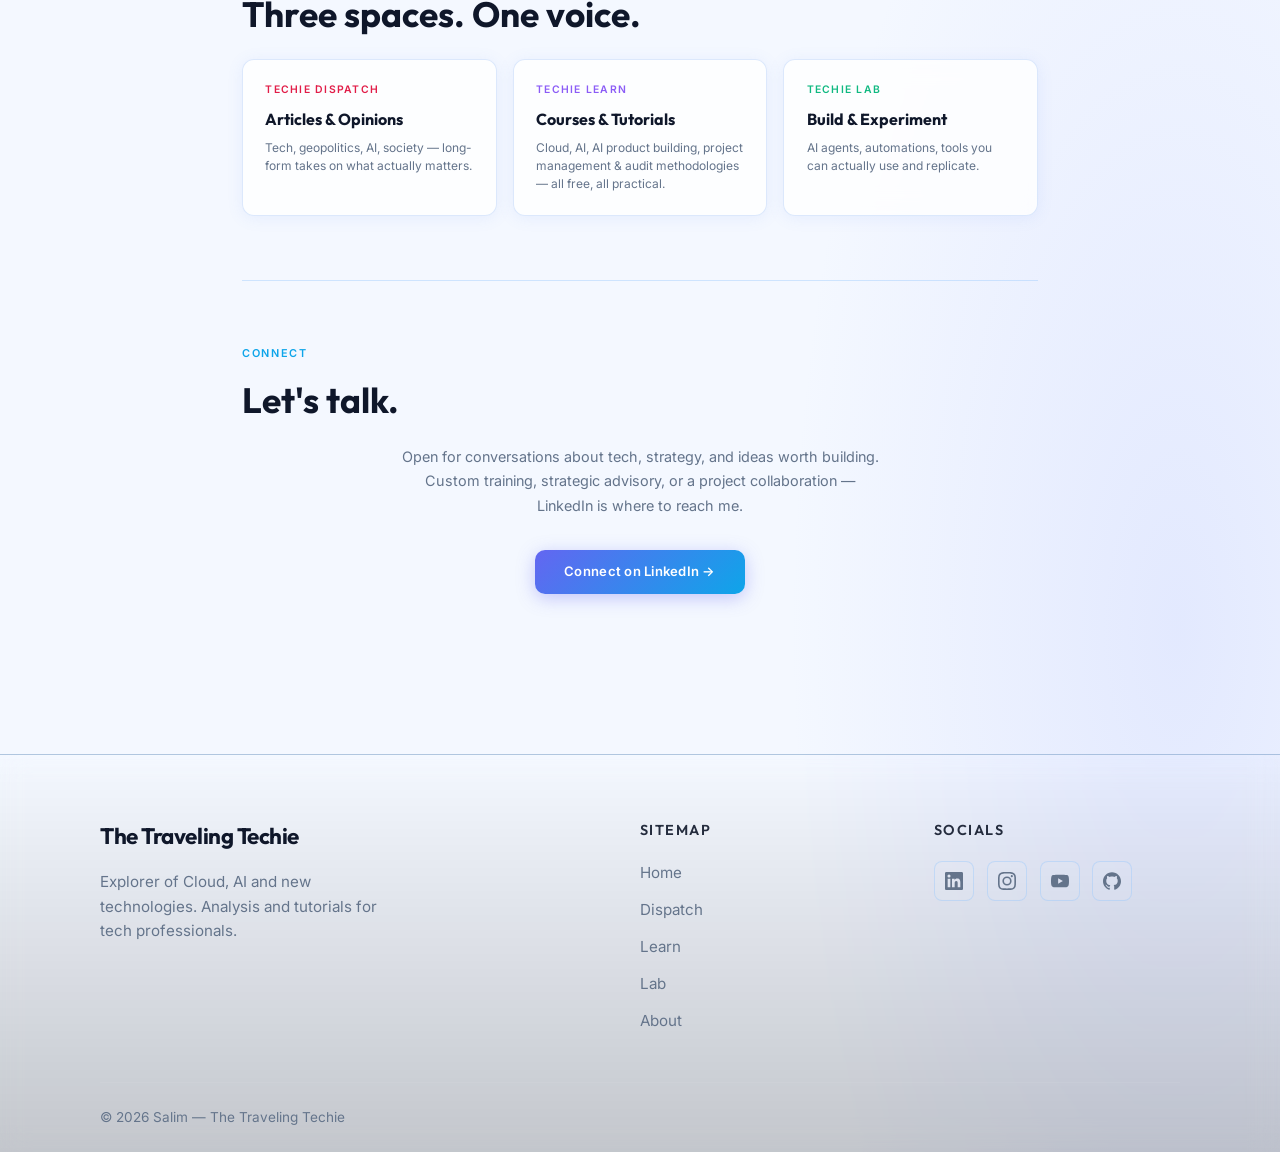
==== commit f3462c1a: "fix: align footer items to the left within centered grid" ====
--- a/about/index.html
+++ b/about/index.html
@@ -590,6 +590,21 @@
         .footer-sitemap a:hover { color: var(--sky) !important; text-decoration: underline; }
         .footer-bottom a:hover { color: var(--sky) !important; }
         
+                /* Footer Alignment Overrides */
+        .footer-modern { text-align: left !important; }
+        .footer-content { text-align: left !important; }
+        .footer-col h3, .footer-col h4, .footer-col p { text-align: left !important; margin-left: 0 !important; margin-right: auto !important; }
+        .footer-sitemap { align-items: flex-start !important; }
+        .footer-icons { justify-content: flex-start !important; }
+        
+        @media (max-width: 768px) {
+            .footer-modern { text-align: center !important; }
+            .footer-col h3, .footer-col h4, .footer-col p { text-align: left !important; margin-left: 0 !important; margin-right: auto !important; }
+            .footer-sitemap { align-items: flex-start !important; }
+            .footer-icons { justify-content: flex-start !important; }
+            .footer-bottom { align-items: center !important; flex-direction: column; gap: 1rem; text-align: center !important; }
+        }
+
         /* Language Toggle - active state */
         nav.scrolled .lang-toggle span.active { background: var(--sky) !important; color: #fff !important; }
         .lang-toggle span.active { background: var(--sky) !important; color: #fff !important; border-color: var(--sky) !important; }
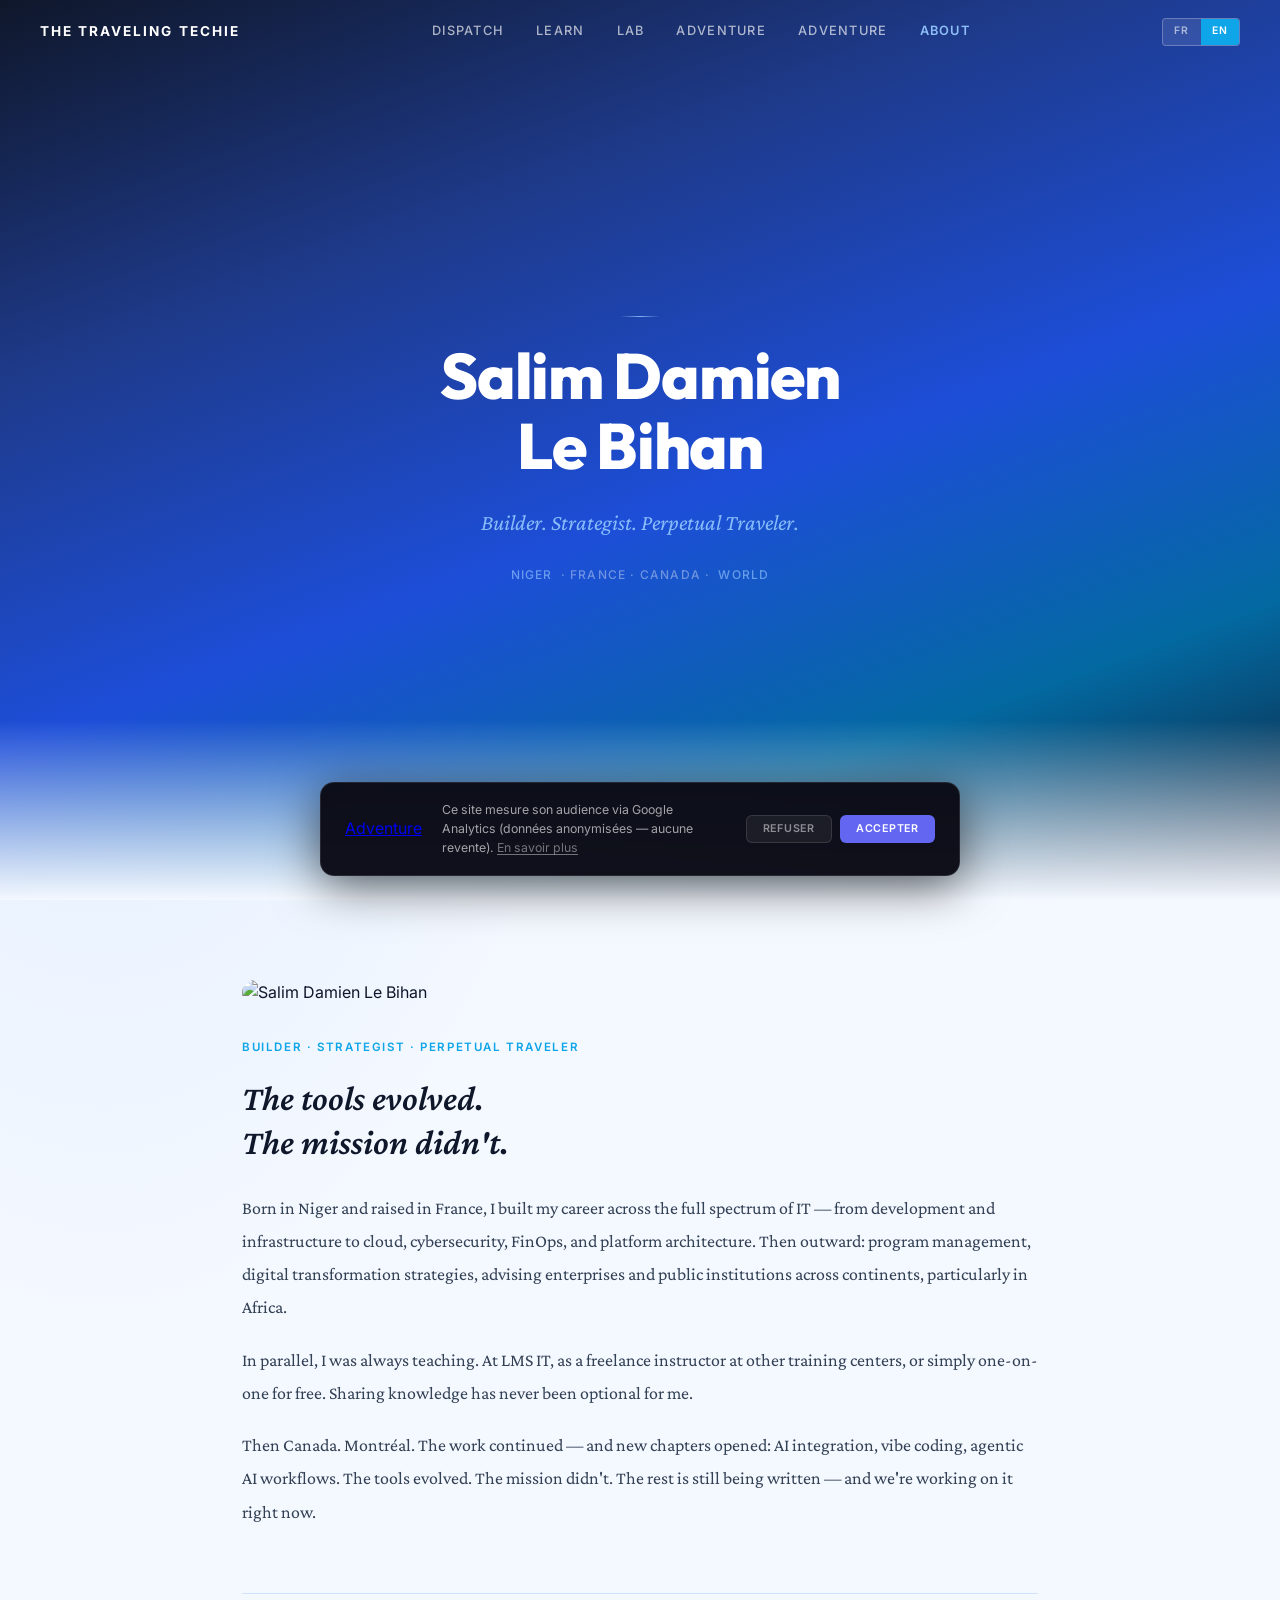
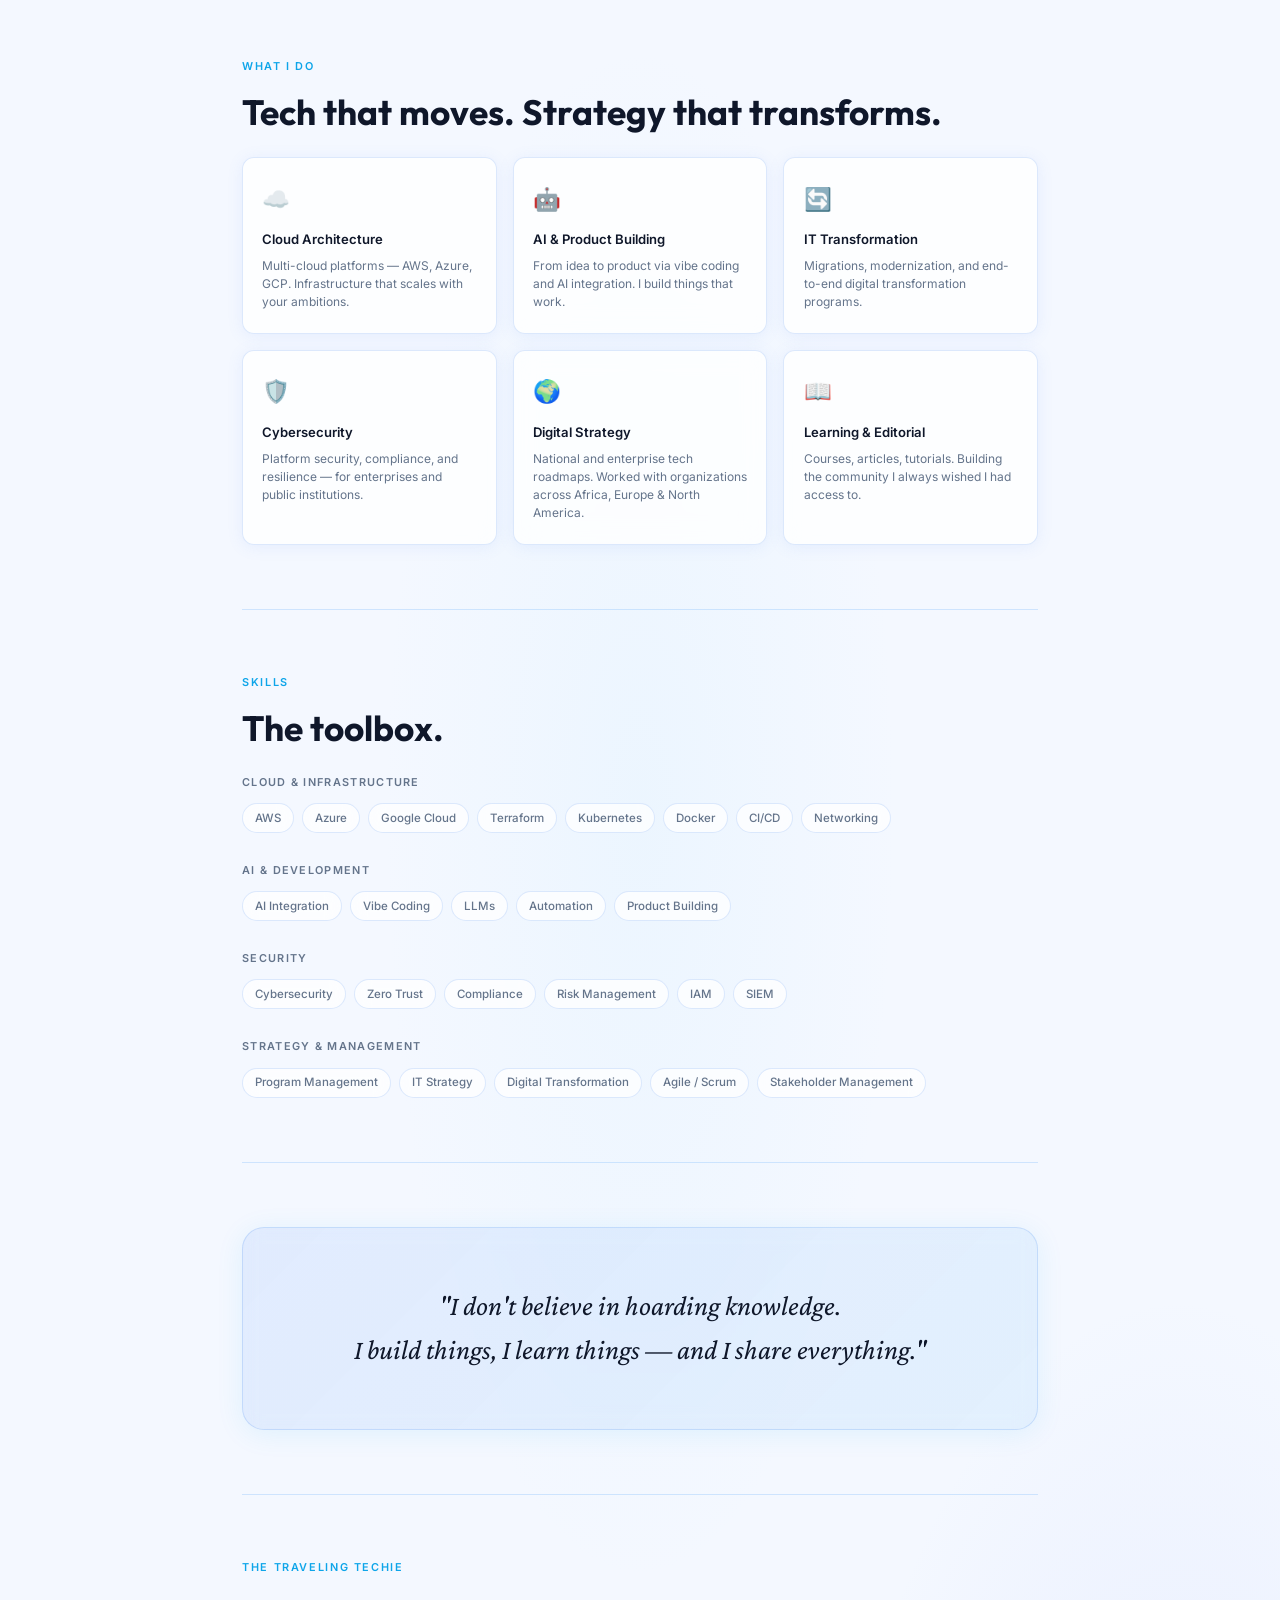
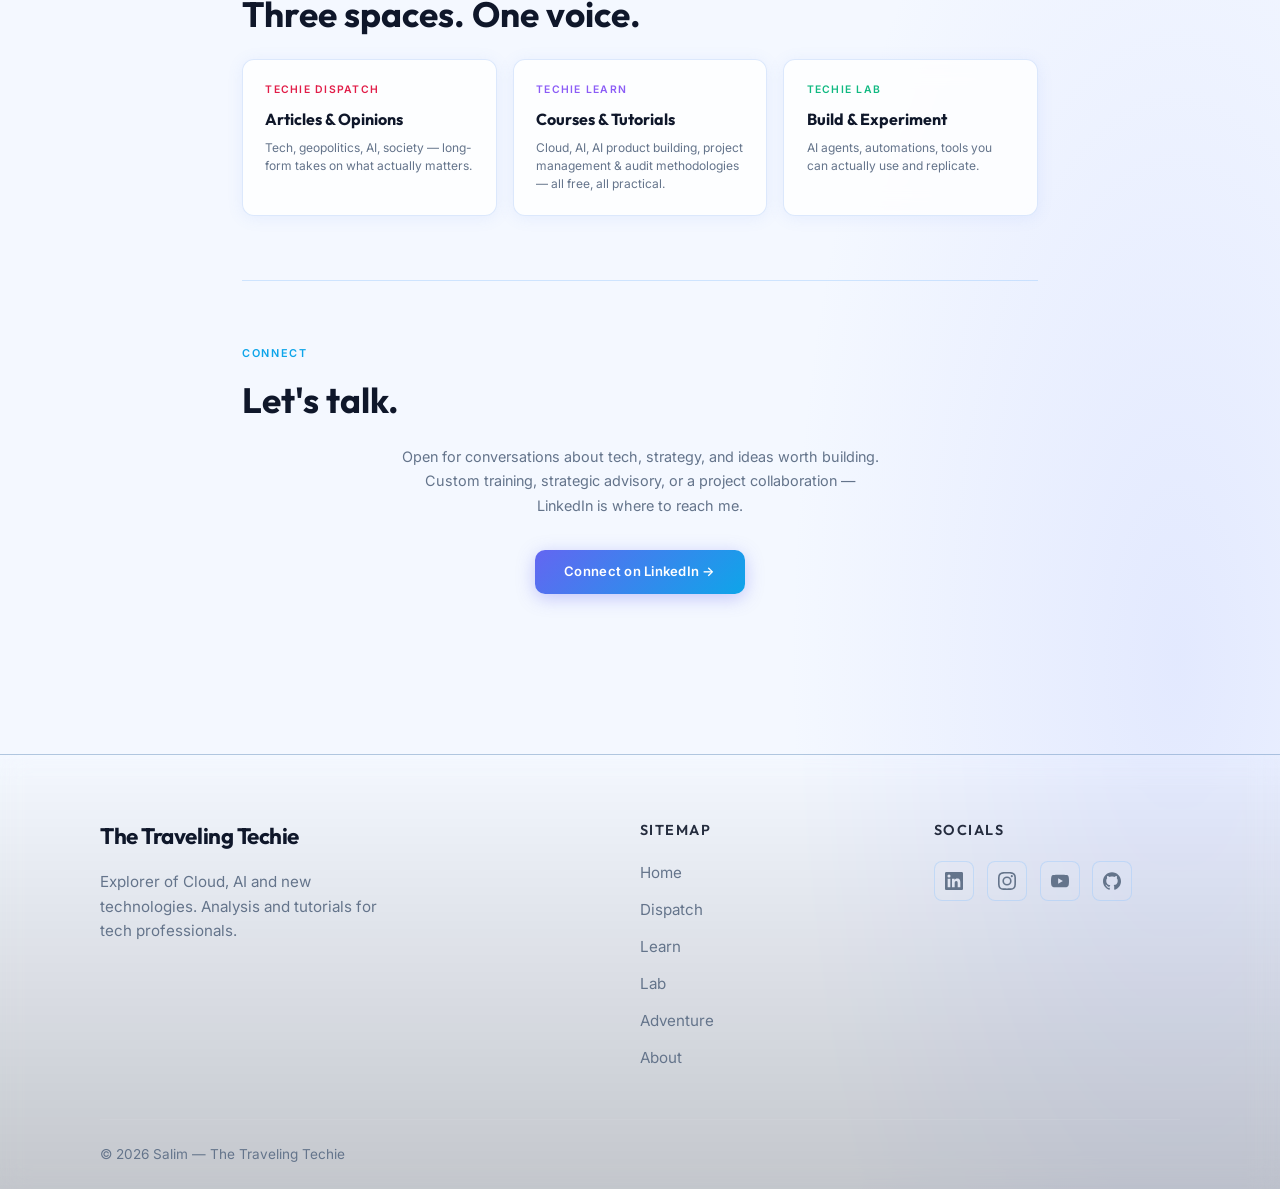
==== commit c8aa49ed: "feat: two-level nav + Aventure links across all pages - Aventure page: new two-level nav (global TTT" ====
--- a/about/index.html
+++ b/about/index.html
@@ -316,266 +316,266 @@
             .ttt-grid { grid-template-columns: 1fr; }
             main { padding: 4rem 1.2rem 5rem; }
         }
-    
-        /* Cookie consent banner */
-        #cookieBanner {
-            position: fixed;
-            bottom: 1.5rem; left: 50%; transform: translateX(-50%);
-            width: min(640px, calc(100vw - 2rem));
-            background: rgba(10, 10, 20, 0.97);
-            border: 1px solid rgba(255,255,255,0.10);
-            border-radius: 14px;
-            padding: 1.1rem 1.5rem;
-            display: flex; align-items: center;
-            justify-content: space-between;
-            gap: 1.25rem;
-            z-index: 9999;
-            backdrop-filter: blur(22px);
-            -webkit-backdrop-filter: blur(22px);
-            box-shadow: 0 10px 48px rgba(0,0,0,0.6);
-            font-family: 'Inter', sans-serif;
-            transition: opacity 0.35s ease, transform 0.35s ease;
-        }
-        #cookieBanner.hidden {
-            opacity: 0;
-            transform: translateX(-50%) translateY(16px);
-            pointer-events: none;
-        }
-        #cookieBanner p {
-            font-size: 0.77rem; color: rgba(255,255,255,0.62);
-            margin: 0; line-height: 1.55; flex: 1;
-        }
-        #cookieBanner p a {
-            color: rgba(255,255,255,0.42);
-            text-decoration: underline; text-underline-offset: 2px;
-        }
-        .cookie-actions { display: flex; gap: 0.5rem; flex-shrink: 0; }
-        .cookie-btn {
-            padding: 0.42rem 1rem; border-radius: 6px; cursor: pointer;
-            font-size: 0.67rem; font-weight: 600; letter-spacing: 0.07em;
-            text-transform: uppercase; border: none;
-            font-family: 'Inter', sans-serif;
-            transition: opacity 0.18s, transform 0.15s;
-            white-space: nowrap;
-        }
-        .cookie-btn:hover { opacity: 0.78; transform: translateY(-1px); }
-        .cookie-btn-accept { background: #6366f1; color: #fff; }
-        .cookie-btn-decline {
-            background: rgba(255,255,255,0.06);
-            color: rgba(255,255,255,0.50);
-            border: 1px solid rgba(255,255,255,0.12);
-        }
-        @media (max-width: 540px) {
-            #cookieBanner { flex-direction: column; align-items: flex-start; gap: 0.85rem; }
-            .cookie-actions { width: 100%; justify-content: flex-end; }
-        }
-    
-        /* Hamburger Menu */
-        .nav-hamburger {
-            display: none;
-            background: none;
-            border: none;
-            cursor: pointer;
-            padding: 0.5rem;
-            z-index: 1001;
-            position: relative;
-        }
-
-        .nav-hamburger span {
-            display: block;
-            width: 24px;
-            height: 2px;
-            background: var(--text);
-            margin: 5px 0;
-            transition: 0.3s;
-        }
-
-        nav:not(.scrolled) .nav-hamburger span {
-            background: #fff;
-        }
-
-        .nav-hamburger.active span:nth-child(1) {
-            transform: rotate(-45deg) translate(-5px, 5px);
-        }
-
-        .nav-hamburger.active span:nth-child(2) {
-            opacity: 0;
-        }
-
-        .nav-hamburger.active span:nth-child(3) {
-            transform: rotate(45deg) translate(-5px, -5px);
-        }
-
-        .nav-mobile-overlay {
-            position: fixed;
-            top: 0; left: 0; right: 0; bottom: 0;
-            background: var(--bg);
-            z-index: 1000;
-            display: flex;
-            flex-direction: column;
-            align-items: center;
-            justify-content: center;
-            gap: 2rem;
-            opacity: 0;
-            visibility: hidden;
-            transition: 0.3s;
-        }
-
-        .nav-mobile-overlay.active {
-            opacity: 1;
-            visibility: visible;
-        }
-
-        .nav-mobile-overlay a {
-            font-size: 1.5rem;
-            font-weight: 600;
-            text-transform: uppercase;
-            letter-spacing: 0.1em;
-            color: var(--text);
-            text-decoration: none;
-            font-family: 'Outfit', sans-serif;
-        }
-
-        @media (max-width: 768px) {
-            .nav-hamburger {
-                display: block;
-            }
-            .nav-center {
-                display: none;
-            }
-        }
-    
-        
-        /* â”€â”€ MODERN FOOTER â”€â”€ */
-        .footer-modern {
-            border-top: 1px solid var(--border);
-            padding: 4rem 2rem 1.5rem 2rem;
-            margin-top: 4rem;
-            background: linear-gradient(to bottom, transparent, rgba(0, 0, 0, 0.2));
-            color: var(--text);
-        }
-
-        .footer-content {
-            max-width: 1080px;
-            margin: 0 auto;
-            display: grid;
-            grid-template-columns: 2fr 1fr 1fr;
-            gap: 3rem;
-        }
-
-        .footer-col h3 {
-            font-family: 'Outfit', sans-serif;
-            font-size: 1.4rem;
-            font-weight: 700;
-            margin-bottom: 1rem;
-            color: var(--text);
-            letter-spacing: -0.02em;
-        }
-
-        .footer-col h4 {
-            font-family: 'Outfit', sans-serif;
-            font-size: 0.9rem;
-            font-weight: 600;
-            text-transform: uppercase;
-            letter-spacing: 0.1em;
-            color: var(--text);
-            margin-bottom: 1.2rem;
-            opacity: 0.9;
-        }
-
-        .footer-col p {
-            color: var(--text-muted);
-            font-size: 0.95rem;
-            line-height: 1.6;
-            max-width: 300px;
-        }
-
-        .footer-sitemap {
-            display: flex;
-            flex-direction: column;
-            gap: 0.8rem;
-        }
-
-        .footer-sitemap a {
-            color: var(--text-muted);
-            text-decoration: none;
-            font-size: 0.95rem;
-            transition: color 0.2s, transform 0.2s;
-            width: fit-content;
-        }
-
-        .footer-sitemap a:hover {
-            color: var(--accent);
-            transform: translateX(3px);
-        }
-
-        .footer-icons {
-            display: flex;
-            gap: 0.8rem;
-            flex-wrap: wrap;
-        }
-
-        .footer-icon {
-            display: flex;
-            align-items: center;
-            justify-content: center;
-            width: 40px;
-            height: 40px;
-            border: 1px solid var(--border);
-            border-radius: 8px;
-            color: var(--text-muted);
-            text-decoration: none;
-            transition: all 0.3s ease;
-            background: rgba(255, 255, 255, 0.02);
-        }
-
-        /* DYNAMIC ADAPTATION: Use the page's accent variable (dispatch, lab, or accent) */
-        .footer-icon:hover {
-            border-color: var(--accent, var(--dispatch, var(--lab, var(--learn, #6366f1))));
-            color: var(--accent, var(--dispatch, var(--lab, var(--learn, #6366f1))));
-            background: rgba(255, 255, 255, 0.05);
-            transform: translateY(-2px);
-            box-shadow: 0 4px 12px rgba(0,0,0,0.2);
-        }
-
-        .footer-icon svg {
-            width: 18px;
-            height: 18px;
-            fill: currentColor;
-        }
-
-        .footer-bottom {
-            max-width: 1080px;
-            margin: 3rem auto 0 auto;
-            padding-top: 1.5rem;
-            border-top: 1px solid rgba(255, 255, 255, 0.06);
-            display: flex;
-            justify-content: space-between;
-            align-items: center;
-            font-size: 0.85rem;
-            color: var(--text-muted);
-        }
-
-        @media (max-width: 768px) {
-            .footer-content {
-                grid-template-columns: 1fr;
-                gap: 2.5rem;
-                text-align: center;
-            }
-            .footer-col p {
-                margin: 0 auto;
-            }
-            .footer-sitemap {
-                align-items: center;
-            }
-            .footer-icons {
-                justify-content: center;
-            }
-            .footer-bottom {
-                flex-direction: column;
-                gap: 1rem;
-                text-align: center;
-            }
+    
+        /* Cookie consent banner */
+        #cookieBanner {
+            position: fixed;
+            bottom: 1.5rem; left: 50%; transform: translateX(-50%);
+            width: min(640px, calc(100vw - 2rem));
+            background: rgba(10, 10, 20, 0.97);
+            border: 1px solid rgba(255,255,255,0.10);
+            border-radius: 14px;
+            padding: 1.1rem 1.5rem;
+            display: flex; align-items: center;
+            justify-content: space-between;
+            gap: 1.25rem;
+            z-index: 9999;
+            backdrop-filter: blur(22px);
+            -webkit-backdrop-filter: blur(22px);
+            box-shadow: 0 10px 48px rgba(0,0,0,0.6);
+            font-family: 'Inter', sans-serif;
+            transition: opacity 0.35s ease, transform 0.35s ease;
+        }
+        #cookieBanner.hidden {
+            opacity: 0;
+            transform: translateX(-50%) translateY(16px);
+            pointer-events: none;
+        }
+        #cookieBanner p {
+            font-size: 0.77rem; color: rgba(255,255,255,0.62);
+            margin: 0; line-height: 1.55; flex: 1;
+        }
+        #cookieBanner p a {
+            color: rgba(255,255,255,0.42);
+            text-decoration: underline; text-underline-offset: 2px;
+        }
+        .cookie-actions { display: flex; gap: 0.5rem; flex-shrink: 0; }
+        .cookie-btn {
+            padding: 0.42rem 1rem; border-radius: 6px; cursor: pointer;
+            font-size: 0.67rem; font-weight: 600; letter-spacing: 0.07em;
+            text-transform: uppercase; border: none;
+            font-family: 'Inter', sans-serif;
+            transition: opacity 0.18s, transform 0.15s;
+            white-space: nowrap;
+        }
+        .cookie-btn:hover { opacity: 0.78; transform: translateY(-1px); }
+        .cookie-btn-accept { background: #6366f1; color: #fff; }
+        .cookie-btn-decline {
+            background: rgba(255,255,255,0.06);
+            color: rgba(255,255,255,0.50);
+            border: 1px solid rgba(255,255,255,0.12);
+        }
+        @media (max-width: 540px) {
+            #cookieBanner { flex-direction: column; align-items: flex-start; gap: 0.85rem; }
+            .cookie-actions { width: 100%; justify-content: flex-end; }
+        }
+    
+        /* Hamburger Menu */
+        .nav-hamburger {
+            display: none;
+            background: none;
+            border: none;
+            cursor: pointer;
+            padding: 0.5rem;
+            z-index: 1001;
+            position: relative;
+        }
+
+        .nav-hamburger span {
+            display: block;
+            width: 24px;
+            height: 2px;
+            background: var(--text);
+            margin: 5px 0;
+            transition: 0.3s;
+        }
+
+        nav:not(.scrolled) .nav-hamburger span {
+            background: #fff;
+        }
+
+        .nav-hamburger.active span:nth-child(1) {
+            transform: rotate(-45deg) translate(-5px, 5px);
+        }
+
+        .nav-hamburger.active span:nth-child(2) {
+            opacity: 0;
+        }
+
+        .nav-hamburger.active span:nth-child(3) {
+            transform: rotate(45deg) translate(-5px, -5px);
+        }
+
+        .nav-mobile-overlay {
+            position: fixed;
+            top: 0; left: 0; right: 0; bottom: 0;
+            background: var(--bg);
+            z-index: 1000;
+            display: flex;
+            flex-direction: column;
+            align-items: center;
+            justify-content: center;
+            gap: 2rem;
+            opacity: 0;
+            visibility: hidden;
+            transition: 0.3s;
+        }
+
+        .nav-mobile-overlay.active {
+            opacity: 1;
+            visibility: visible;
+        }
+
+        .nav-mobile-overlay a {
+            font-size: 1.5rem;
+            font-weight: 600;
+            text-transform: uppercase;
+            letter-spacing: 0.1em;
+            color: var(--text);
+            text-decoration: none;
+            font-family: 'Outfit', sans-serif;
+        }
+
+        @media (max-width: 768px) {
+            .nav-hamburger {
+                display: block;
+            }
+            .nav-center {
+                display: none;
+            }
+        }
+    
+        
+        /* â”€â”€ MODERN FOOTER â”€â”€ */
+        .footer-modern {
+            border-top: 1px solid var(--border);
+            padding: 4rem 2rem 1.5rem 2rem;
+            margin-top: 4rem;
+            background: linear-gradient(to bottom, transparent, rgba(0, 0, 0, 0.2));
+            color: var(--text);
+        }
+
+        .footer-content {
+            max-width: 1080px;
+            margin: 0 auto;
+            display: grid;
+            grid-template-columns: 2fr 1fr 1fr;
+            gap: 3rem;
+        }
+
+        .footer-col h3 {
+            font-family: 'Outfit', sans-serif;
+            font-size: 1.4rem;
+            font-weight: 700;
+            margin-bottom: 1rem;
+            color: var(--text);
+            letter-spacing: -0.02em;
+        }
+
+        .footer-col h4 {
+            font-family: 'Outfit', sans-serif;
+            font-size: 0.9rem;
+            font-weight: 600;
+            text-transform: uppercase;
+            letter-spacing: 0.1em;
+            color: var(--text);
+            margin-bottom: 1.2rem;
+            opacity: 0.9;
+        }
+
+        .footer-col p {
+            color: var(--text-muted);
+            font-size: 0.95rem;
+            line-height: 1.6;
+            max-width: 300px;
+        }
+
+        .footer-sitemap {
+            display: flex;
+            flex-direction: column;
+            gap: 0.8rem;
+        }
+
+        .footer-sitemap a {
+            color: var(--text-muted);
+            text-decoration: none;
+            font-size: 0.95rem;
+            transition: color 0.2s, transform 0.2s;
+            width: fit-content;
+        }
+
+        .footer-sitemap a:hover {
+            color: var(--accent);
+            transform: translateX(3px);
+        }
+
+        .footer-icons {
+            display: flex;
+            gap: 0.8rem;
+            flex-wrap: wrap;
+        }
+
+        .footer-icon {
+            display: flex;
+            align-items: center;
+            justify-content: center;
+            width: 40px;
+            height: 40px;
+            border: 1px solid var(--border);
+            border-radius: 8px;
+            color: var(--text-muted);
+            text-decoration: none;
+            transition: all 0.3s ease;
+            background: rgba(255, 255, 255, 0.02);
+        }
+
+        /* DYNAMIC ADAPTATION: Use the page's accent variable (dispatch, lab, or accent) */
+        .footer-icon:hover {
+            border-color: var(--accent, var(--dispatch, var(--lab, var(--learn, #6366f1))));
+            color: var(--accent, var(--dispatch, var(--lab, var(--learn, #6366f1))));
+            background: rgba(255, 255, 255, 0.05);
+            transform: translateY(-2px);
+            box-shadow: 0 4px 12px rgba(0,0,0,0.2);
+        }
+
+        .footer-icon svg {
+            width: 18px;
+            height: 18px;
+            fill: currentColor;
+        }
+
+        .footer-bottom {
+            max-width: 1080px;
+            margin: 3rem auto 0 auto;
+            padding-top: 1.5rem;
+            border-top: 1px solid rgba(255, 255, 255, 0.06);
+            display: flex;
+            justify-content: space-between;
+            align-items: center;
+            font-size: 0.85rem;
+            color: var(--text-muted);
+        }
+
+        @media (max-width: 768px) {
+            .footer-content {
+                grid-template-columns: 1fr;
+                gap: 2.5rem;
+                text-align: center;
+            }
+            .footer-col p {
+                margin: 0 auto;
+            }
+            .footer-sitemap {
+                align-items: center;
+            }
+            .footer-icons {
+                justify-content: center;
+            }
+            .footer-bottom {
+                flex-direction: column;
+                gap: 1rem;
+                text-align: center;
+            }
         }
     </style>
 
@@ -584,51 +584,55 @@
          avant publication (voir _templates/TEMPLATES.md)
          ═══════════════════════════════════════════════════════ -->
 
-    <!-- Dynamic Dominant Colors Override -->
-    <style>
-        .footer-icon:hover { border-color: var(--sky) !important; color: var(--sky) !important; }
-        .footer-sitemap a:hover { color: var(--sky) !important; text-decoration: underline; }
-        .footer-bottom a:hover { color: var(--sky) !important; }
-        
-                /* Footer Alignment Overrides */
-        .footer-modern { text-align: left !important; }
-        .footer-content { text-align: left !important; }
-        .footer-col h3, .footer-col h4, .footer-col p { text-align: left !important; margin-left: 0 !important; margin-right: auto !important; }
-        .footer-sitemap { align-items: flex-start !important; }
-        .footer-icons { justify-content: flex-start !important; }
-        
-        @media (max-width: 768px) {
-            .footer-modern { text-align: center !important; }
-            .footer-col h3, .footer-col h4, .footer-col p { text-align: left !important; margin-left: 0 !important; margin-right: auto !important; }
-            .footer-sitemap { align-items: flex-start !important; }
-            .footer-icons { justify-content: flex-start !important; }
-            .footer-bottom { align-items: center !important; flex-direction: column; gap: 1rem; text-align: center !important; }
-        }
-
-        /* Language Toggle - active state */
-        nav.scrolled .lang-toggle span.active { background: var(--sky) !important; color: #fff !important; }
-        .lang-toggle span.active { background: var(--sky) !important; color: #fff !important; border-color: var(--sky) !important; }
-        
-        /* Language Toggle - text hover */
-        .lang-toggle span:hover { color: var(--sky) !important; }
-        .nav-lang button.active { color: var(--sky) !important; font-weight: 600 !important; }
-        .nav-lang button:hover { color: var(--sky) !important; }
+    <!-- Dynamic Dominant Colors Override -->
+    <style>
+        .footer-icon:hover { border-color: var(--sky) !important; color: var(--sky) !important; }
+        .footer-sitemap a:hover { color: var(--sky) !important; text-decoration: underline; }
+        .footer-bottom a:hover { color: var(--sky) !important; }
+        
+                /* Footer Alignment Overrides */
+        .footer-modern { text-align: left !important; }
+        .footer-content { text-align: left !important; }
+        .footer-col h3, .footer-col h4, .footer-col p { text-align: left !important; margin-left: 0 !important; margin-right: auto !important; }
+        .footer-sitemap { align-items: flex-start !important; }
+        .footer-icons { justify-content: flex-start !important; }
+        
+        @media (max-width: 768px) {
+            .footer-modern { text-align: center !important; }
+            .footer-col h3, .footer-col h4, .footer-col p { text-align: left !important; margin-left: 0 !important; margin-right: auto !important; }
+            .footer-sitemap { align-items: flex-start !important; }
+            .footer-icons { justify-content: flex-start !important; }
+            .footer-bottom { align-items: center !important; flex-direction: column; gap: 1rem; text-align: center !important; }
+        }
+
+        /* Language Toggle - active state */
+        nav.scrolled .lang-toggle span.active { background: var(--sky) !important; color: #fff !important; }
+        .lang-toggle span.active { background: var(--sky) !important; color: #fff !important; border-color: var(--sky) !important; }
+        
+        /* Language Toggle - text hover */
+        .lang-toggle span:hover { color: var(--sky) !important; }
+        .nav-lang button.active { color: var(--sky) !important; font-weight: 600 !important; }
+        .nav-lang button:hover { color: var(--sky) !important; }
     </style>
 </head>
 <body>
-            <div class="nav-mobile-overlay" id="navMobileOverlay">
-        <a href="/dispatch/" data-fr="Dispatch" data-en="Dispatch">Dispatch</a>
-        <a href="/learn/"    data-fr="Apprendre" data-en="Learn">Apprendre</a>
-        <a href="/lab/"      data-fr="Lab" data-en="Lab">Lab</a>
-        <a href="/about/"    data-fr="&Agrave; propos" data-en="About">About</a>
+            <div class="nav-mobile-overlay" id="navMobileOverlay">
+        <a href="/dispatch/" data-fr="Dispatch" data-en="Dispatch">Dispatch</a>
+        <a href="/learn/"    data-fr="Apprendre" data-en="Learn">Apprendre</a>
+        <a href="/lab/"      data-fr="Lab" data-en="Lab">Lab</a>
+                    <a href="/aventure/" data-fr="Aventure" data-en="Adventure">Aventure</a>
+        <a href="/aventure/" data-fr="Aventure" data-en="Adventure">Aventure</a>
+            <a href="/aventure/" data-fr="Aventure" data-en="Adventure">Aventure</a>
+        <a href="/about/"    data-fr="&Agrave; propos" data-en="About">About</a>
     </div>
-    <!-- Cookie consent (RGPD / GDPR) -->
-    <div id="cookieBanner" class="hidden" role="dialog" aria-live="polite" aria-label="Consentement cookies">
-      <p>Ce site mesure son audience via Google Analytics (donn&#233;es anonymis&#233;es &mdash; aucune revente). <a href="/about/" target="_blank" rel="noopener">En savoir plus</a></p>
-      <div class="cookie-actions">
-        <button class="cookie-btn cookie-btn-decline" id="cookieDecline">Refuser</button>
-        <button class="cookie-btn cookie-btn-accept" id="cookieAccept">Accepter</button>
-      </div>
+    <!-- Cookie consent (RGPD / GDPR) -->
+    <div id="cookieBanner" class="hidden" role="dialog" aria-live="polite" aria-label="Consentement cookies">
+                    <a href="/aventure/" data-fr="Aventure" data-en="Adventure">Aventure</a>
+      <p>Ce site mesure son audience via Google Analytics (donn&#233;es anonymis&#233;es &mdash; aucune revente). <a href="/about/" target="_blank" rel="noopener">En savoir plus</a></p>
+      <div class="cookie-actions">
+        <button class="cookie-btn cookie-btn-decline" id="cookieDecline">Refuser</button>
+        <button class="cookie-btn cookie-btn-accept" id="cookieAccept">Accepter</button>
+      </div>
     </div>
     <!-- NAV -->
     <nav id="navbar">
@@ -637,6 +641,8 @@
             <a href="/dispatch/" data-fr="Dispatch" data-en="Dispatch">Dispatch</a>
             <a href="/learn/" data-fr="Apprendre" data-en="Learn">Apprendre</a>
             <a href="/lab/" data-fr="Lab" data-en="Lab">Lab</a>
+                    <a href="/aventure/" data-fr="Aventure" data-en="Adventure">Aventure</a>
+            <a href="/aventure/" data-fr="Aventure" data-en="Adventure">Aventure</a>
             <a href="/about/" class="active" data-fr="À propos" data-en="About">À propos</a>
         </div>
         <div class="lang-toggle" id="langToggle" role="button" aria-label="Toggle language" tabindex="0">
@@ -644,10 +650,10 @@
             <span id="langEN" class="active">EN</span>
         </div>
     
-                <button class="nav-hamburger" id="navHamburger" aria-label="Menu">
-            <span></span>
-            <span></span>
-            <span></span>
+                <button class="nav-hamburger" id="navHamburger" aria-label="Menu">
+            <span></span>
+            <span></span>
+            <span></span>
         </button>
     </nav>
 
@@ -822,51 +828,52 @@
     </main>
 
     <!-- FOOTER -->
-                    <footer class="footer-modern">
-        <div class="footer-content">
-            <div class="footer-col footer-brand-col">
-                <h3>The Traveling Techie</h3>
-                <p data-fr="Explorateur du Cloud, de l'IA et des nouvelles technologies. D&eacute;cryptages et tutoriels pour les professionnels tech." 
-                   data-en="Explorer of Cloud, AI and new technologies. Analysis and tutorials for tech professionals.">
-                    Explorateur du Cloud, de l'IA et des nouvelles technologies. D&eacute;cryptages et tutoriels pour les professionnels tech.
-                </p>
-            </div>
-            
-            <div class="footer-col footer-links-col">
-                <h4 data-fr="Plan du site" data-en="Sitemap">Plan du site</h4>
-                <div class="footer-sitemap">
-                    <a href="/"          data-fr="Accueil"   data-en="Home">Accueil</a>
-                    <a href="/dispatch/" data-fr="Dispatch"  data-en="Dispatch">Dispatch</a>
-                    <a href="/learn/"    data-fr="Apprendre" data-en="Learn">Apprendre</a>
-                    <a href="/lab/"      data-fr="Lab"       data-en="Lab">Lab</a>
-                    <a href="/about/"    data-fr="&Agrave; propos" data-en="About">&Agrave; propos</a>
-                </div>
-            </div>
-
-            <div class="footer-col footer-social-col">
-                <h4 data-fr="R&eacute;seaux" data-en="Socials">R&eacute;seaux</h4>
-                <div class="footer-icons">
-                    <a href="https://www.linkedin.com/in/salim-damien-le-bihan-cloud-enabler/" target="_blank" rel="noopener noreferrer" class="footer-icon" aria-label="LinkedIn">
-                        <svg viewBox="0 0 24 24"><path d="M20.447 20.452h-3.554v-5.569c0-1.328-.027-3.037-1.852-3.037-1.853 0-2.136 1.445-2.136 2.939v5.667H9.351V9h3.414v1.561h.046c.477-.9 1.637-1.85 3.37-1.85 3.601 0 4.267 2.37 4.267 5.455v6.286zM5.337 7.433a2.062 2.062 0 01-2.063-2.065 2.064 2.064 0 112.063 2.065zm1.782 13.019H3.555V9h3.564v11.452zM22.225 0H1.771C.792 0 0 .774 0 1.729v20.542C0 23.227.792 24 1.771 24h20.451C23.2 24 24 23.227 24 22.271V1.729C24 .774 23.2 0 22.222 0h.003z" /></svg>
-                    </a>
-                    <a href="https://www.instagram.com/sd_thetravellingtechie/" target="_blank" rel="noopener noreferrer" class="footer-icon" aria-label="Instagram">
-                        <svg viewBox="0 0 24 24"><path d="M12 2.163c3.204 0 3.584.012 4.85.07 3.252.148 4.771 1.691 4.919 4.919.058 1.265.069 1.645.069 4.849 0 3.205-.012 3.584-.069 4.849-.149 3.225-1.664 4.771-4.919 4.919-1.266.058-1.644.07-4.85.07-3.204 0-3.584-.012-4.849-.07-3.26-.149-4.771-1.699-4.919-4.92-.058-1.265-.07-1.644-.07-4.849 0-3.204.013-3.583.07-4.849.149-3.227 1.664-4.771 4.919-4.919 1.266-.057 1.645-.069 4.849-.069zM12 0C8.741 0 8.333.014 7.053.072 2.695.272.273 2.69.073 7.052.014 8.333 0 8.741 0 12c0 3.259.014 3.668.072 4.948.2 4.358 2.618 6.78 6.98 6.98C8.333 23.986 8.741 24 12 24c3.259 0 3.668-.014 4.948-.072 4.354-.2 6.782-2.618 6.979-6.98.059-1.28.073-1.689.073-4.948 0-3.259-.014-3.667-.072-4.947-.196-4.354-2.617-6.78-6.979-6.98C15.668.014 15.259 0 12 0zm0 5.838a6.162 6.162 0 100 12.324 6.162 6.162 0 000-12.324zM12 16a4 4 0 110-8 4 4 0 010 8zm6.406-11.845a1.44 1.44 0 100 2.881 1.44 1.44 0 000-2.881z" /></svg>
-                    </a>
-                    <a href="https://www.youtube.com/@lvlupwithsd" target="_blank" rel="noopener noreferrer" class="footer-icon" aria-label="YouTube">
-                        <svg viewBox="0 0 24 24"><path d="M23.498 6.186a3.016 3.016 0 00-2.122-2.136C19.505 3.545 12 3.545 12 3.545s-7.505 0-9.377.505A3.017 3.017 0 00.502 6.186C0 8.07 0 12 0 12s0 3.93.502 5.814a3.016 3.016 0 002.122 2.136c1.871.505 9.376.505 9.376.505s7.505 0 9.377-.505a3.015 3.015 0 002.122-2.136C24 15.93 24 12 24 12s0-3.93-.502-5.814zM9.545 15.568V8.432L15.818 12l-6.273 3.568z" /></svg>
-                    </a>
-                    <a href="https://github.com/thetravellingtechie" target="_blank" rel="noopener noreferrer" class="footer-icon" aria-label="GitHub">
-                        <svg viewBox="0 0 24 24"><path d="M12 .297c-6.63 0-12 5.373-12 12 0 5.303 3.438 9.8 8.205 11.385.6.113.82-.258.82-.577 0-.285-.01-1.04-.015-2.04-3.338.724-4.042-1.61-4.042-1.61C4.422 18.07 3.633 17.7 3.633 17.7c-1.087-.744.084-.729.084-.729 1.205.084 1.838 1.236 1.838 1.236 1.07 1.835 2.809 1.305 3.495.998.108-.776.417-1.305.76-1.605-2.665-.3-5.466-1.332-5.466-5.93 0-1.31.465-2.38 1.235-3.22-.135-.303-.54-1.523.105-3.176 0 0 1.005-.322 3.3 1.23.96-.267 1.98-.399 3-.405 1.02.006 2.04.138 3 .405 2.28-1.552 3.285-1.23 3.285-1.23.645 1.653.24 2.873.12 3.176.765.84 1.23 1.91 1.23 3.22 0 4.61-2.805 5.625-5.475 5.92.42.36.81 1.096.81 2.22 0 1.606-.015 2.896-.015 3.286 0 .315.21.69.825.57C20.565 22.092 24 17.592 24 12.297c0-6.627-5.373-12-12-12" /></svg>
-                    </a>
-                </div>
-            </div>
-        </div>
-        <div class="footer-bottom">
-            <p>&copy; 2026 Salim &mdash; The Traveling Techie</p>
-            <div class="footer-bottom-links">
-                <!-- Links here -->
-            </div>
-        </div>
+                    <footer class="footer-modern">
+        <div class="footer-content">
+            <div class="footer-col footer-brand-col">
+                <h3>The Traveling Techie</h3>
+                <p data-fr="Explorateur du Cloud, de l'IA et des nouvelles technologies. D&eacute;cryptages et tutoriels pour les professionnels tech." 
+                   data-en="Explorer of Cloud, AI and new technologies. Analysis and tutorials for tech professionals.">
+                    Explorateur du Cloud, de l'IA et des nouvelles technologies. D&eacute;cryptages et tutoriels pour les professionnels tech.
+                </p>
+            </div>
+            
+            <div class="footer-col footer-links-col">
+                <h4 data-fr="Plan du site" data-en="Sitemap">Plan du site</h4>
+                <div class="footer-sitemap">
+                    <a href="/"          data-fr="Accueil"   data-en="Home">Accueil</a>
+                    <a href="/dispatch/" data-fr="Dispatch"  data-en="Dispatch">Dispatch</a>
+                    <a href="/learn/"    data-fr="Apprendre" data-en="Learn">Apprendre</a>
+                    <a href="/lab/"      data-fr="Lab"       data-en="Lab">Lab</a>
+                    <a href="/aventure/" data-fr="Aventure" data-en="Adventure">Aventure</a>
+                    <a href="/about/"    data-fr="&Agrave; propos" data-en="About">&Agrave; propos</a>
+                </div>
+            </div>
+
+            <div class="footer-col footer-social-col">
+                <h4 data-fr="R&eacute;seaux" data-en="Socials">R&eacute;seaux</h4>
+                <div class="footer-icons">
+                    <a href="https://www.linkedin.com/in/salim-damien-le-bihan-cloud-enabler/" target="_blank" rel="noopener noreferrer" class="footer-icon" aria-label="LinkedIn">
+                        <svg viewBox="0 0 24 24"><path d="M20.447 20.452h-3.554v-5.569c0-1.328-.027-3.037-1.852-3.037-1.853 0-2.136 1.445-2.136 2.939v5.667H9.351V9h3.414v1.561h.046c.477-.9 1.637-1.85 3.37-1.85 3.601 0 4.267 2.37 4.267 5.455v6.286zM5.337 7.433a2.062 2.062 0 01-2.063-2.065 2.064 2.064 0 112.063 2.065zm1.782 13.019H3.555V9h3.564v11.452zM22.225 0H1.771C.792 0 0 .774 0 1.729v20.542C0 23.227.792 24 1.771 24h20.451C23.2 24 24 23.227 24 22.271V1.729C24 .774 23.2 0 22.222 0h.003z" /></svg>
+                    </a>
+                    <a href="https://www.instagram.com/sd_thetravellingtechie/" target="_blank" rel="noopener noreferrer" class="footer-icon" aria-label="Instagram">
+                        <svg viewBox="0 0 24 24"><path d="M12 2.163c3.204 0 3.584.012 4.85.07 3.252.148 4.771 1.691 4.919 4.919.058 1.265.069 1.645.069 4.849 0 3.205-.012 3.584-.069 4.849-.149 3.225-1.664 4.771-4.919 4.919-1.266.058-1.644.07-4.85.07-3.204 0-3.584-.012-4.849-.07-3.26-.149-4.771-1.699-4.919-4.92-.058-1.265-.07-1.644-.07-4.849 0-3.204.013-3.583.07-4.849.149-3.227 1.664-4.771 4.919-4.919 1.266-.057 1.645-.069 4.849-.069zM12 0C8.741 0 8.333.014 7.053.072 2.695.272.273 2.69.073 7.052.014 8.333 0 8.741 0 12c0 3.259.014 3.668.072 4.948.2 4.358 2.618 6.78 6.98 6.98C8.333 23.986 8.741 24 12 24c3.259 0 3.668-.014 4.948-.072 4.354-.2 6.782-2.618 6.979-6.98.059-1.28.073-1.689.073-4.948 0-3.259-.014-3.667-.072-4.947-.196-4.354-2.617-6.78-6.979-6.98C15.668.014 15.259 0 12 0zm0 5.838a6.162 6.162 0 100 12.324 6.162 6.162 0 000-12.324zM12 16a4 4 0 110-8 4 4 0 010 8zm6.406-11.845a1.44 1.44 0 100 2.881 1.44 1.44 0 000-2.881z" /></svg>
+                    </a>
+                    <a href="https://www.youtube.com/@lvlupwithsd" target="_blank" rel="noopener noreferrer" class="footer-icon" aria-label="YouTube">
+                        <svg viewBox="0 0 24 24"><path d="M23.498 6.186a3.016 3.016 0 00-2.122-2.136C19.505 3.545 12 3.545 12 3.545s-7.505 0-9.377.505A3.017 3.017 0 00.502 6.186C0 8.07 0 12 0 12s0 3.93.502 5.814a3.016 3.016 0 002.122 2.136c1.871.505 9.376.505 9.376.505s7.505 0 9.377-.505a3.015 3.015 0 002.122-2.136C24 15.93 24 12 24 12s0-3.93-.502-5.814zM9.545 15.568V8.432L15.818 12l-6.273 3.568z" /></svg>
+                    </a>
+                    <a href="https://github.com/thetravellingtechie" target="_blank" rel="noopener noreferrer" class="footer-icon" aria-label="GitHub">
+                        <svg viewBox="0 0 24 24"><path d="M12 .297c-6.63 0-12 5.373-12 12 0 5.303 3.438 9.8 8.205 11.385.6.113.82-.258.82-.577 0-.285-.01-1.04-.015-2.04-3.338.724-4.042-1.61-4.042-1.61C4.422 18.07 3.633 17.7 3.633 17.7c-1.087-.744.084-.729.084-.729 1.205.084 1.838 1.236 1.838 1.236 1.07 1.835 2.809 1.305 3.495.998.108-.776.417-1.305.76-1.605-2.665-.3-5.466-1.332-5.466-5.93 0-1.31.465-2.38 1.235-3.22-.135-.303-.54-1.523.105-3.176 0 0 1.005-.322 3.3 1.23.96-.267 1.98-.399 3-.405 1.02.006 2.04.138 3 .405 2.28-1.552 3.285-1.23 3.285-1.23.645 1.653.24 2.873.12 3.176.765.84 1.23 1.91 1.23 3.22 0 4.61-2.805 5.625-5.475 5.92.42.36.81 1.096.81 2.22 0 1.606-.015 2.896-.015 3.286 0 .315.21.69.825.57C20.565 22.092 24 17.592 24 12.297c0-6.627-5.373-12-12-12" /></svg>
+                    </a>
+                </div>
+            </div>
+        </div>
+        <div class="footer-bottom">
+            <p>&copy; 2026 Salim &mdash; The Traveling Techie</p>
+            <div class="footer-bottom-links">
+                <!-- Links here -->
+            </div>
+        </div>
     </footer>
 
     <script>
@@ -955,78 +962,78 @@
             document.querySelectorAll('.reveal').forEach(el => io.observe(el));
         })();
     </script>
-
-    <!-- Analytics consent manager (Approach A / RGPD) -->
-    <script>
-      (function () {
-        var ID  = 'G-M8CD1PMVMS';
-        var KEY = 'ttt-analytics-consent';
-        var banner = document.getElementById('cookieBanner');
-
-        function loadGA4() {
-          if (window._ga4loaded) return;
-          window._ga4loaded = true;
-          var s = document.createElement('script');
-          s.async = true;
-          s.src = 'https://www.googletagmanager.com/gtag/js?id=' + ID;
-          document.head.appendChild(s);
-          window.dataLayer = window.dataLayer || [];
-          function gtag() { dataLayer.push(arguments); }
-          window.gtag = gtag;
-          gtag('js', new Date());
-          gtag('config', ID, { anonymize_ip: true, cookie_flags: 'SameSite=None;Secure' });
-        }
-
-        function hideBanner() {
-          if (!banner) return;
-          banner.classList.add('hidden');
-          setTimeout(function () { if (banner) banner.style.display = 'none'; }, 380);
-        }
-
-        var c = localStorage.getItem(KEY);
-        if (c === 'granted') {
-          loadGA4();
-          if (banner) banner.style.display = 'none';
-        } else if (c === 'denied') {
-          if (banner) banner.style.display = 'none';
-        } else {
-          setTimeout(function () { if (banner) banner.classList.remove('hidden'); }, 900);
-        }
-
-        var btnA = document.getElementById('cookieAccept');
-        var btnD = document.getElementById('cookieDecline');
-        if (btnA) btnA.addEventListener('click', function () {
-          localStorage.setItem(KEY, 'granted'); loadGA4(); hideBanner();
-        });
-        if (btnD) btnD.addEventListener('click', function () {
-          localStorage.setItem(KEY, 'denied'); hideBanner();
-        });
-      })();
+
+    <!-- Analytics consent manager (Approach A / RGPD) -->
+    <script>
+      (function () {
+        var ID  = 'G-M8CD1PMVMS';
+        var KEY = 'ttt-analytics-consent';
+        var banner = document.getElementById('cookieBanner');
+
+        function loadGA4() {
+          if (window._ga4loaded) return;
+          window._ga4loaded = true;
+          var s = document.createElement('script');
+          s.async = true;
+          s.src = 'https://www.googletagmanager.com/gtag/js?id=' + ID;
+          document.head.appendChild(s);
+          window.dataLayer = window.dataLayer || [];
+          function gtag() { dataLayer.push(arguments); }
+          window.gtag = gtag;
+          gtag('js', new Date());
+          gtag('config', ID, { anonymize_ip: true, cookie_flags: 'SameSite=None;Secure' });
+        }
+
+        function hideBanner() {
+          if (!banner) return;
+          banner.classList.add('hidden');
+          setTimeout(function () { if (banner) banner.style.display = 'none'; }, 380);
+        }
+
+        var c = localStorage.getItem(KEY);
+        if (c === 'granted') {
+          loadGA4();
+          if (banner) banner.style.display = 'none';
+        } else if (c === 'denied') {
+          if (banner) banner.style.display = 'none';
+        } else {
+          setTimeout(function () { if (banner) banner.classList.remove('hidden'); }, 900);
+        }
+
+        var btnA = document.getElementById('cookieAccept');
+        var btnD = document.getElementById('cookieDecline');
+        if (btnA) btnA.addEventListener('click', function () {
+          localStorage.setItem(KEY, 'granted'); loadGA4(); hideBanner();
+        });
+        if (btnD) btnD.addEventListener('click', function () {
+          localStorage.setItem(KEY, 'denied'); hideBanner();
+        });
+      })();
     </script>
-    <!-- Mobile menu toggle logic -->
-    <script id="hamburger-js">
-        (function() {
-            const hamburger = document.getElementById('navHamburger');
-            const overlay = document.getElementById('navMobileOverlay');
-            const body = document.body;
-
-            if (hamburger && overlay) {
-                hamburger.addEventListener('click', function() {
-                    hamburger.classList.toggle('active');
-                    overlay.classList.toggle('active');
-                    body.style.overflow = overlay.classList.contains('active') ? 'hidden' : '';
-                });
-
-                // Close menu when a link is clicked
-                overlay.querySelectorAll('a').forEach(function(link) {
-                    link.addEventListener('click', function() {
-                        hamburger.classList.remove('active');
-                        overlay.classList.remove('active');
-                        body.style.overflow = '';
-                    });
-                });
-            }
-        })();
+    <!-- Mobile menu toggle logic -->
+    <script id="hamburger-js">
+        (function() {
+            const hamburger = document.getElementById('navHamburger');
+            const overlay = document.getElementById('navMobileOverlay');
+            const body = document.body;
+
+            if (hamburger && overlay) {
+                hamburger.addEventListener('click', function() {
+                    hamburger.classList.toggle('active');
+                    overlay.classList.toggle('active');
+                    body.style.overflow = overlay.classList.contains('active') ? 'hidden' : '';
+                });
+
+                // Close menu when a link is clicked
+                overlay.querySelectorAll('a').forEach(function(link) {
+                    link.addEventListener('click', function() {
+                        hamburger.classList.remove('active');
+                        overlay.classList.remove('active');
+                        body.style.overflow = '';
+                    });
+                });
+            }
+        })();
     </script>
     </body>
 </html>
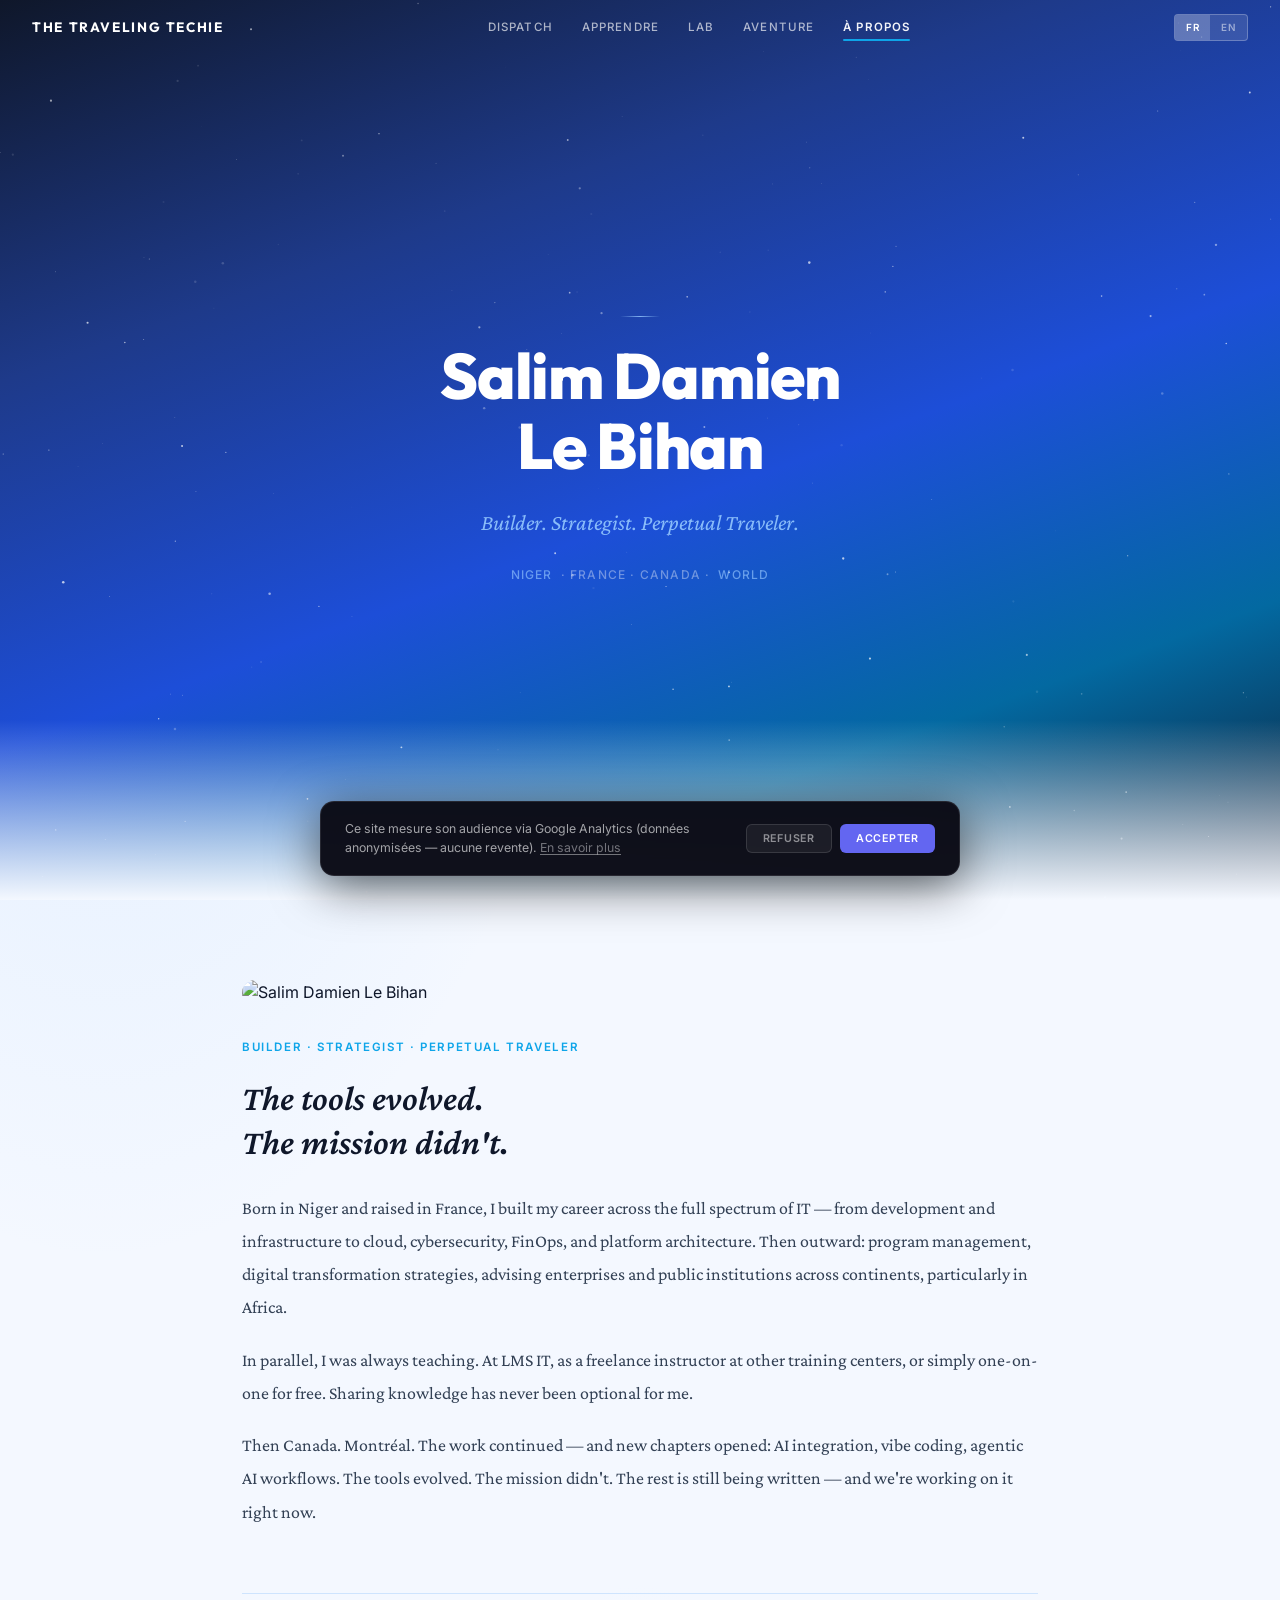
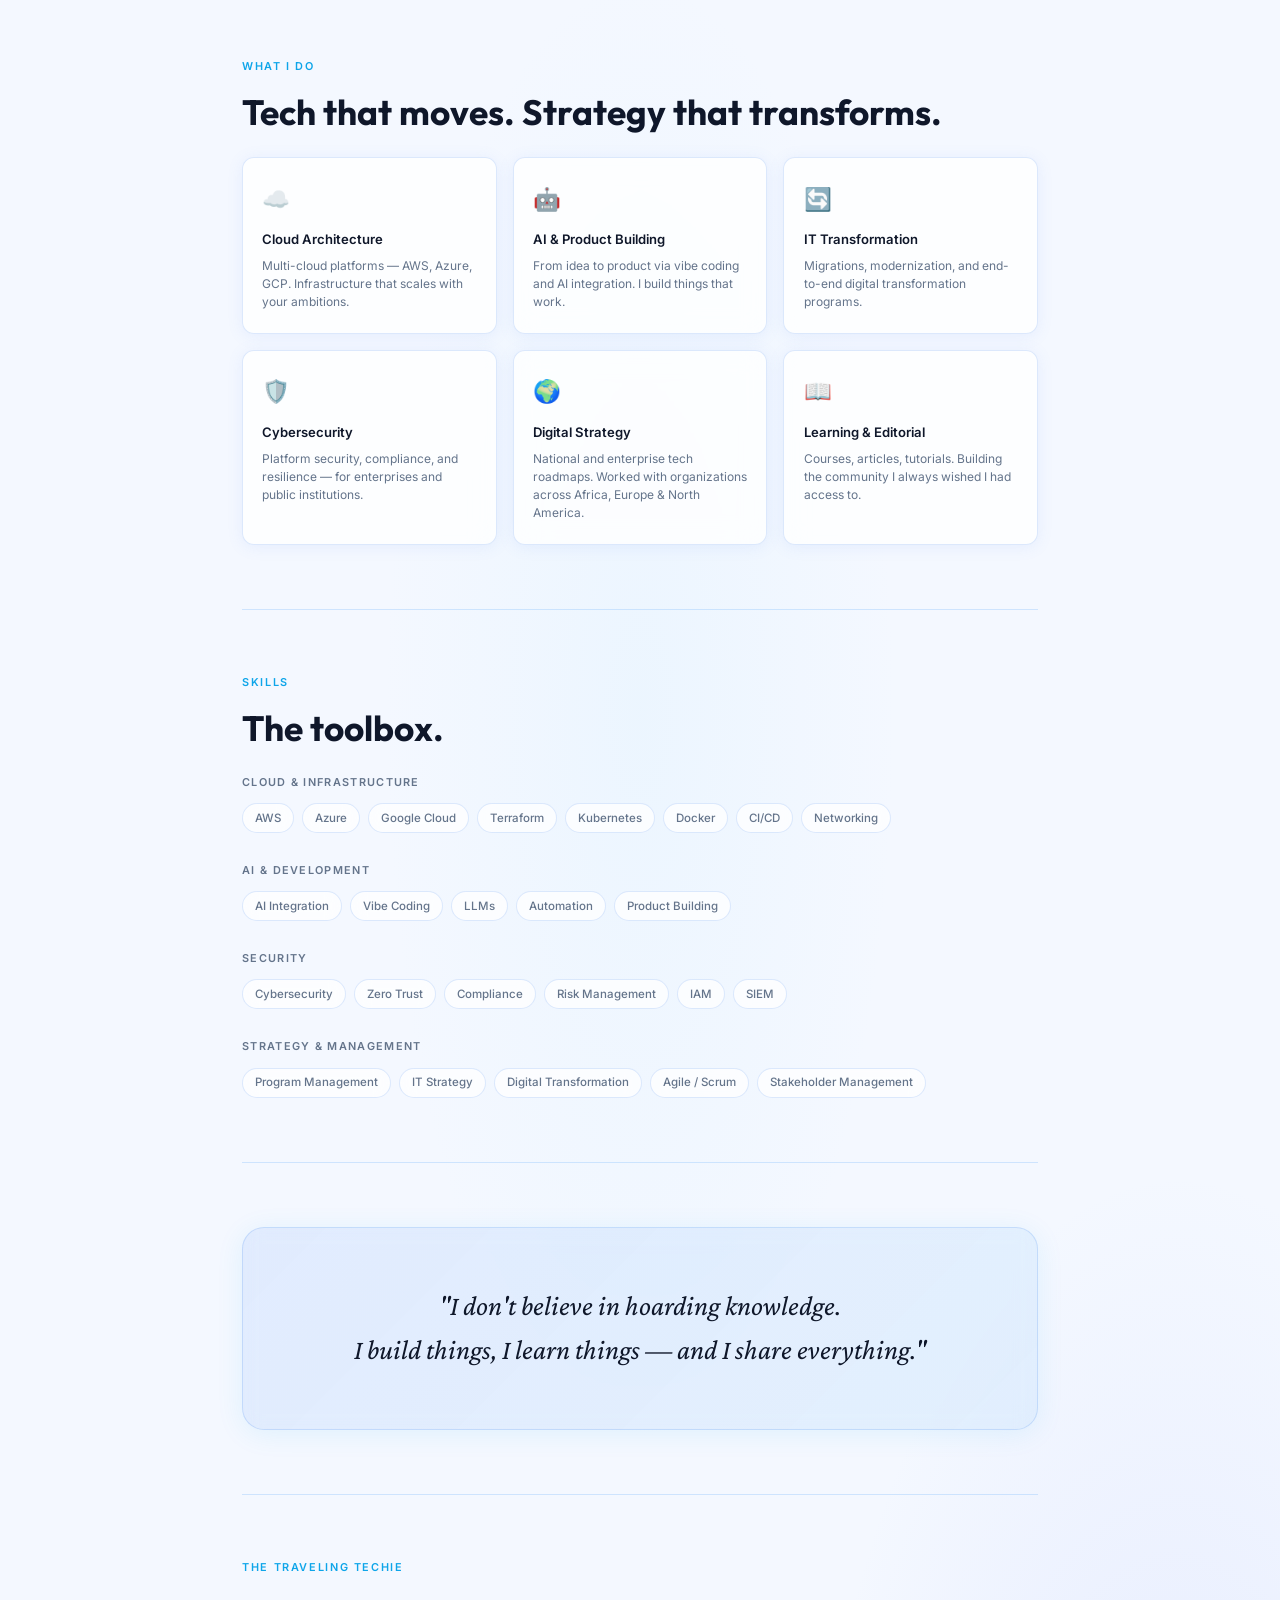
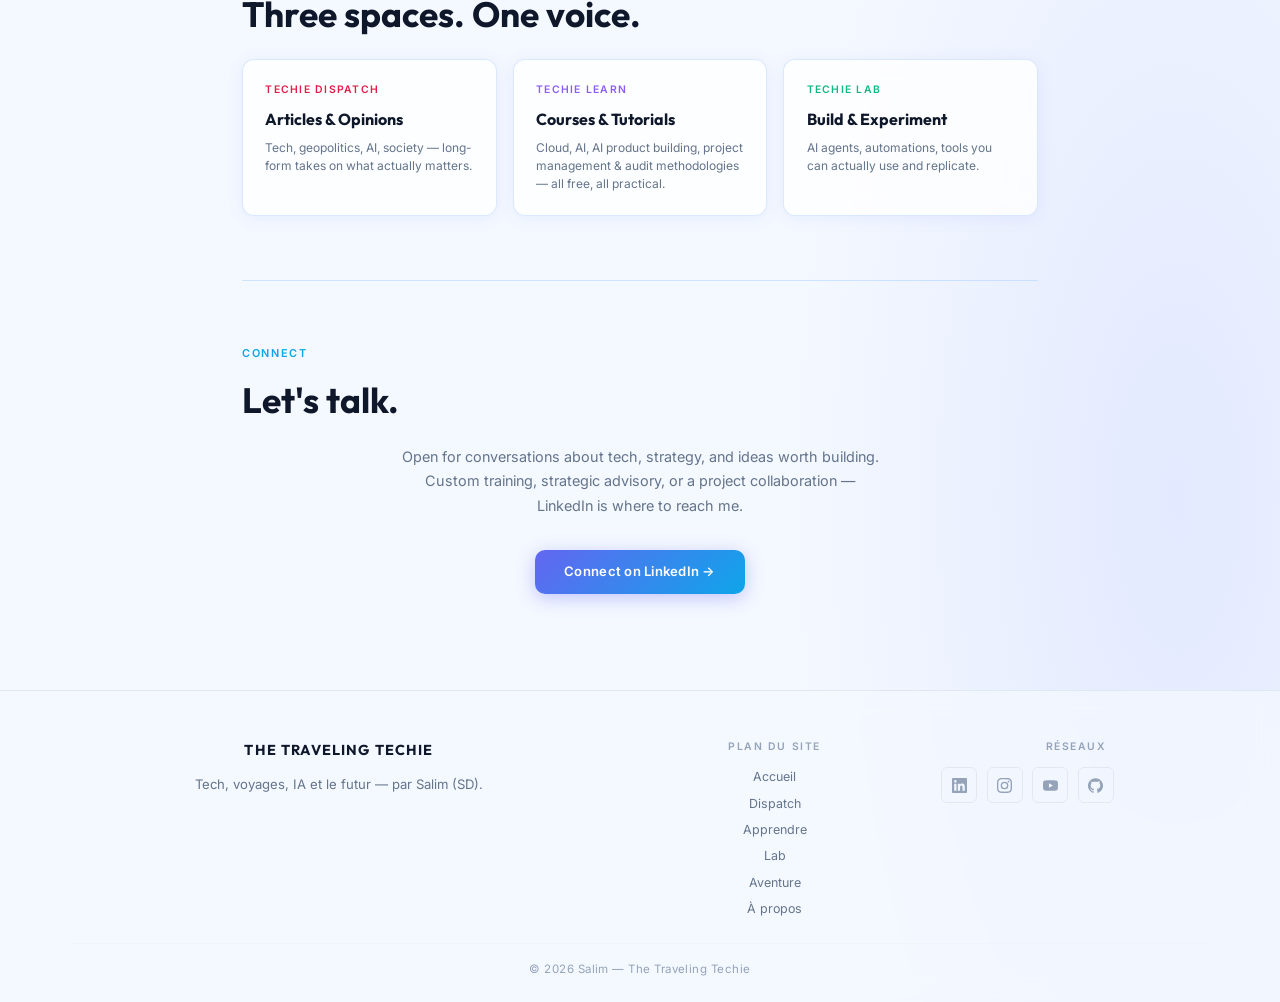
==== commit a6475544: "feat: unified shared nav + footer components across all pages Complete refactoring of navigation and" ====
--- a/about/index.html
+++ b/about/index.html
@@ -614,48 +614,18 @@
         .nav-lang button.active { color: var(--sky) !important; font-weight: 600 !important; }
         .nav-lang button:hover { color: var(--sky) !important; }
     </style>
+    <link rel="stylesheet" href="/shared/components.css">
 </head>
 <body>
-            <div class="nav-mobile-overlay" id="navMobileOverlay">
-        <a href="/dispatch/" data-fr="Dispatch" data-en="Dispatch">Dispatch</a>
-        <a href="/learn/"    data-fr="Apprendre" data-en="Learn">Apprendre</a>
-        <a href="/lab/"      data-fr="Lab" data-en="Lab">Lab</a>
-                    <a href="/aventure/" data-fr="Aventure" data-en="Adventure">Aventure</a>
-        <a href="/aventure/" data-fr="Aventure" data-en="Adventure">Aventure</a>
-            <a href="/aventure/" data-fr="Aventure" data-en="Adventure">Aventure</a>
-        <a href="/about/"    data-fr="&Agrave; propos" data-en="About">About</a>
-    </div>
+    <div id="ttt-nav" data-section="about"></div>
     <!-- Cookie consent (RGPD / GDPR) -->
     <div id="cookieBanner" class="hidden" role="dialog" aria-live="polite" aria-label="Consentement cookies">
-                    <a href="/aventure/" data-fr="Aventure" data-en="Adventure">Aventure</a>
       <p>Ce site mesure son audience via Google Analytics (donn&#233;es anonymis&#233;es &mdash; aucune revente). <a href="/about/" target="_blank" rel="noopener">En savoir plus</a></p>
       <div class="cookie-actions">
         <button class="cookie-btn cookie-btn-decline" id="cookieDecline">Refuser</button>
         <button class="cookie-btn cookie-btn-accept" id="cookieAccept">Accepter</button>
       </div>
     </div>
-    <!-- NAV -->
-    <nav id="navbar">
-        <a href="/" class="nav-logo">The Traveling Techie</a>
-        <div class="nav-center">
-            <a href="/dispatch/" data-fr="Dispatch" data-en="Dispatch">Dispatch</a>
-            <a href="/learn/" data-fr="Apprendre" data-en="Learn">Apprendre</a>
-            <a href="/lab/" data-fr="Lab" data-en="Lab">Lab</a>
-                    <a href="/aventure/" data-fr="Aventure" data-en="Adventure">Aventure</a>
-            <a href="/aventure/" data-fr="Aventure" data-en="Adventure">Aventure</a>
-            <a href="/about/" class="active" data-fr="À propos" data-en="About">À propos</a>
-        </div>
-        <div class="lang-toggle" id="langToggle" role="button" aria-label="Toggle language" tabindex="0">
-            <span id="langFR">FR</span>
-            <span id="langEN" class="active">EN</span>
-        </div>
-    
-                <button class="nav-hamburger" id="navHamburger" aria-label="Menu">
-            <span></span>
-            <span></span>
-            <span></span>
-        </button>
-    </nav>
 
     <!-- HERO -->
     <section class="hero">
@@ -828,53 +798,7 @@
     </main>
 
     <!-- FOOTER -->
-                    <footer class="footer-modern">
-        <div class="footer-content">
-            <div class="footer-col footer-brand-col">
-                <h3>The Traveling Techie</h3>
-                <p data-fr="Explorateur du Cloud, de l'IA et des nouvelles technologies. D&eacute;cryptages et tutoriels pour les professionnels tech." 
-                   data-en="Explorer of Cloud, AI and new technologies. Analysis and tutorials for tech professionals.">
-                    Explorateur du Cloud, de l'IA et des nouvelles technologies. D&eacute;cryptages et tutoriels pour les professionnels tech.
-                </p>
-            </div>
-            
-            <div class="footer-col footer-links-col">
-                <h4 data-fr="Plan du site" data-en="Sitemap">Plan du site</h4>
-                <div class="footer-sitemap">
-                    <a href="/"          data-fr="Accueil"   data-en="Home">Accueil</a>
-                    <a href="/dispatch/" data-fr="Dispatch"  data-en="Dispatch">Dispatch</a>
-                    <a href="/learn/"    data-fr="Apprendre" data-en="Learn">Apprendre</a>
-                    <a href="/lab/"      data-fr="Lab"       data-en="Lab">Lab</a>
-                    <a href="/aventure/" data-fr="Aventure" data-en="Adventure">Aventure</a>
-                    <a href="/about/"    data-fr="&Agrave; propos" data-en="About">&Agrave; propos</a>
-                </div>
-            </div>
-
-            <div class="footer-col footer-social-col">
-                <h4 data-fr="R&eacute;seaux" data-en="Socials">R&eacute;seaux</h4>
-                <div class="footer-icons">
-                    <a href="https://www.linkedin.com/in/salim-damien-le-bihan-cloud-enabler/" target="_blank" rel="noopener noreferrer" class="footer-icon" aria-label="LinkedIn">
-                        <svg viewBox="0 0 24 24"><path d="M20.447 20.452h-3.554v-5.569c0-1.328-.027-3.037-1.852-3.037-1.853 0-2.136 1.445-2.136 2.939v5.667H9.351V9h3.414v1.561h.046c.477-.9 1.637-1.85 3.37-1.85 3.601 0 4.267 2.37 4.267 5.455v6.286zM5.337 7.433a2.062 2.062 0 01-2.063-2.065 2.064 2.064 0 112.063 2.065zm1.782 13.019H3.555V9h3.564v11.452zM22.225 0H1.771C.792 0 0 .774 0 1.729v20.542C0 23.227.792 24 1.771 24h20.451C23.2 24 24 23.227 24 22.271V1.729C24 .774 23.2 0 22.222 0h.003z" /></svg>
-                    </a>
-                    <a href="https://www.instagram.com/sd_thetravellingtechie/" target="_blank" rel="noopener noreferrer" class="footer-icon" aria-label="Instagram">
-                        <svg viewBox="0 0 24 24"><path d="M12 2.163c3.204 0 3.584.012 4.85.07 3.252.148 4.771 1.691 4.919 4.919.058 1.265.069 1.645.069 4.849 0 3.205-.012 3.584-.069 4.849-.149 3.225-1.664 4.771-4.919 4.919-1.266.058-1.644.07-4.85.07-3.204 0-3.584-.012-4.849-.07-3.26-.149-4.771-1.699-4.919-4.92-.058-1.265-.07-1.644-.07-4.849 0-3.204.013-3.583.07-4.849.149-3.227 1.664-4.771 4.919-4.919 1.266-.057 1.645-.069 4.849-.069zM12 0C8.741 0 8.333.014 7.053.072 2.695.272.273 2.69.073 7.052.014 8.333 0 8.741 0 12c0 3.259.014 3.668.072 4.948.2 4.358 2.618 6.78 6.98 6.98C8.333 23.986 8.741 24 12 24c3.259 0 3.668-.014 4.948-.072 4.354-.2 6.782-2.618 6.979-6.98.059-1.28.073-1.689.073-4.948 0-3.259-.014-3.667-.072-4.947-.196-4.354-2.617-6.78-6.979-6.98C15.668.014 15.259 0 12 0zm0 5.838a6.162 6.162 0 100 12.324 6.162 6.162 0 000-12.324zM12 16a4 4 0 110-8 4 4 0 010 8zm6.406-11.845a1.44 1.44 0 100 2.881 1.44 1.44 0 000-2.881z" /></svg>
-                    </a>
-                    <a href="https://www.youtube.com/@lvlupwithsd" target="_blank" rel="noopener noreferrer" class="footer-icon" aria-label="YouTube">
-                        <svg viewBox="0 0 24 24"><path d="M23.498 6.186a3.016 3.016 0 00-2.122-2.136C19.505 3.545 12 3.545 12 3.545s-7.505 0-9.377.505A3.017 3.017 0 00.502 6.186C0 8.07 0 12 0 12s0 3.93.502 5.814a3.016 3.016 0 002.122 2.136c1.871.505 9.376.505 9.376.505s7.505 0 9.377-.505a3.015 3.015 0 002.122-2.136C24 15.93 24 12 24 12s0-3.93-.502-5.814zM9.545 15.568V8.432L15.818 12l-6.273 3.568z" /></svg>
-                    </a>
-                    <a href="https://github.com/thetravellingtechie" target="_blank" rel="noopener noreferrer" class="footer-icon" aria-label="GitHub">
-                        <svg viewBox="0 0 24 24"><path d="M12 .297c-6.63 0-12 5.373-12 12 0 5.303 3.438 9.8 8.205 11.385.6.113.82-.258.82-.577 0-.285-.01-1.04-.015-2.04-3.338.724-4.042-1.61-4.042-1.61C4.422 18.07 3.633 17.7 3.633 17.7c-1.087-.744.084-.729.084-.729 1.205.084 1.838 1.236 1.838 1.236 1.07 1.835 2.809 1.305 3.495.998.108-.776.417-1.305.76-1.605-2.665-.3-5.466-1.332-5.466-5.93 0-1.31.465-2.38 1.235-3.22-.135-.303-.54-1.523.105-3.176 0 0 1.005-.322 3.3 1.23.96-.267 1.98-.399 3-.405 1.02.006 2.04.138 3 .405 2.28-1.552 3.285-1.23 3.285-1.23.645 1.653.24 2.873.12 3.176.765.84 1.23 1.91 1.23 3.22 0 4.61-2.805 5.625-5.475 5.92.42.36.81 1.096.81 2.22 0 1.606-.015 2.896-.015 3.286 0 .315.21.69.825.57C20.565 22.092 24 17.592 24 12.297c0-6.627-5.373-12-12-12" /></svg>
-                    </a>
-                </div>
-            </div>
-        </div>
-        <div class="footer-bottom">
-            <p>&copy; 2026 Salim &mdash; The Traveling Techie</p>
-            <div class="footer-bottom-links">
-                <!-- Links here -->
-            </div>
-        </div>
-    </footer>
+    <div id="ttt-footer"></div>
 
     <script>
         // ── Star canvas (same as homepage)
@@ -911,37 +835,7 @@
             resize(); init(180); requestAnimationFrame(draw);
         })();
 
-        // ── Navbar scroll behavior
-        (function () {
-            const nav = document.getElementById('navbar');
-            window.addEventListener('scroll', () => {
-                nav.classList.toggle('scrolled', window.scrollY > 60);
-            }, { passive: true });
-        })();
-
-        // ── Language toggle
-        (function () {
-            const LANG_KEY = 'ttt-lang';
-            let currentLang = localStorage.getItem(LANG_KEY) || 'en';
-            const langFR = document.getElementById('langFR');
-            const langEN = document.getElementById('langEN');
-            const toggle = document.getElementById('langToggle');
-            function applyLang(lang) {
-                currentLang = lang;
-                localStorage.setItem(LANG_KEY, lang);
-                langFR.classList.toggle('active', lang === 'fr');
-                langEN.classList.toggle('active', lang === 'en');
-                document.querySelectorAll('[data-fr][data-en]').forEach(el => {
-                    el.innerHTML = lang === 'fr' ? el.dataset.fr : el.dataset.en;
-                });
-                document.documentElement.lang = lang === 'fr' ? 'fr' : 'en';
-            }
-            toggle.addEventListener('click', () => applyLang(currentLang === 'fr' ? 'en' : 'fr'));
-            toggle.addEventListener('keydown', e => {
-                if (e.key === 'Enter' || e.key === ' ') { e.preventDefault(); applyLang(currentLang === 'fr' ? 'en' : 'fr'); }
-            });
-            applyLang(currentLang);
-        })();
+        // Nav scroll + lang toggle now handled by /shared/nav.js
 
         // ── Scroll reveal with stagger
         (function () {
@@ -1010,30 +904,7 @@
         });
       })();
     </script>
-    <!-- Mobile menu toggle logic -->
-    <script id="hamburger-js">
-        (function() {
-            const hamburger = document.getElementById('navHamburger');
-            const overlay = document.getElementById('navMobileOverlay');
-            const body = document.body;
-
-            if (hamburger && overlay) {
-                hamburger.addEventListener('click', function() {
-                    hamburger.classList.toggle('active');
-                    overlay.classList.toggle('active');
-                    body.style.overflow = overlay.classList.contains('active') ? 'hidden' : '';
-                });
-
-                // Close menu when a link is clicked
-                overlay.querySelectorAll('a').forEach(function(link) {
-                    link.addEventListener('click', function() {
-                        hamburger.classList.remove('active');
-                        overlay.classList.remove('active');
-                        body.style.overflow = '';
-                    });
-                });
-            }
-        })();
-    </script>
+    <script src="/shared/nav.js"></script>
+    <script src="/shared/footer.js"></script>
     </body>
 </html>
--- a/shared/components.css
+++ b/shared/components.css
@@ -0,0 +1,406 @@
+/* ══════════════════════════════════════════════════
+   TTT — Shared Components: Nav + Subnav + Footer
+   Consistent across all pages, bilingual, accent-aware
+   ══════════════════════════════════════════════════ */
+
+/* ── GLOBAL NAV ── */
+.ttt-navbar {
+    position: fixed;
+    top: 0;
+    left: 0;
+    right: 0;
+    height: 56px;
+    z-index: 200;
+    display: flex;
+    align-items: center;
+    justify-content: space-between;
+    padding: 0 2rem;
+    transition: background 0.3s ease, border-color 0.3s ease, backdrop-filter 0.3s ease;
+    border-bottom: 1px solid transparent;
+}
+
+.ttt-navbar.scrolled {
+    background: rgba(250, 250, 250, 0.92);
+    border-bottom-color: #e2e8f0;
+    backdrop-filter: blur(16px);
+    -webkit-backdrop-filter: blur(16px);
+}
+
+/* Logo */
+.ttt-logo {
+    font-family: 'Outfit', sans-serif;
+    font-size: 0.85rem;
+    font-weight: 700;
+    letter-spacing: 0.12em;
+    text-transform: uppercase;
+    color: #ffffff;
+    text-decoration: none;
+    transition: color 0.3s;
+    flex-shrink: 0;
+}
+
+.ttt-navbar.scrolled .ttt-logo {
+    color: #0f172a;
+}
+
+/* Center links */
+.ttt-nav-center {
+    display: flex;
+    gap: 1.8rem;
+    align-items: center;
+}
+
+.ttt-nav-link {
+    font-family: 'Inter', sans-serif;
+    font-size: 0.72rem;
+    font-weight: 500;
+    letter-spacing: 0.1em;
+    text-transform: uppercase;
+    color: rgba(255, 255, 255, 0.65);
+    text-decoration: none;
+    transition: color 0.2s;
+    position: relative;
+}
+
+.ttt-navbar.scrolled .ttt-nav-link {
+    color: #94a3b8;
+}
+
+.ttt-nav-link:hover {
+    color: #ffffff;
+}
+
+.ttt-navbar.scrolled .ttt-nav-link:hover {
+    color: #0f172a;
+}
+
+/* Active link — uses section accent color */
+.ttt-nav-link.active {
+    color: rgba(255, 255, 255, 0.95);
+    font-weight: 600;
+}
+
+.ttt-navbar.scrolled .ttt-nav-link.active {
+    color: var(--section-accent, #6366f1);
+}
+
+/* Underline on active */
+.ttt-nav-link.active::after {
+    content: '';
+    position: absolute;
+    bottom: -4px;
+    left: 0;
+    width: 100%;
+    height: 2px;
+    background: var(--section-accent, #6366f1);
+    border-radius: 1px;
+}
+
+/* ── LANGUAGE TOGGLE ── */
+.ttt-lang {
+    display: flex;
+    align-items: center;
+    gap: 0;
+    background: rgba(255, 255, 255, 0.12);
+    border: 1px solid rgba(255, 255, 255, 0.25);
+    border-radius: 4px;
+    overflow: hidden;
+    cursor: pointer;
+    transition: all 0.2s;
+    flex-shrink: 0;
+}
+
+.ttt-navbar.scrolled .ttt-lang {
+    background: #ffffff;
+    border-color: #e2e8f0;
+}
+
+.ttt-lang span {
+    padding: 0.3rem 0.65rem;
+    font-size: 0.62rem;
+    font-weight: 600;
+    letter-spacing: 0.1em;
+    text-transform: uppercase;
+    color: rgba(255, 255, 255, 0.5);
+    transition: all 0.2s;
+    font-family: 'Inter', sans-serif;
+    user-select: none;
+}
+
+.ttt-navbar.scrolled .ttt-lang span {
+    color: #94a3b8;
+}
+
+.ttt-lang span.active {
+    background: rgba(255, 255, 255, 0.2);
+    color: #ffffff;
+}
+
+.ttt-navbar.scrolled .ttt-lang span.active {
+    background: var(--section-accent, #6366f1);
+    color: #ffffff;
+}
+
+/* ── HAMBURGER ── */
+.ttt-hamburger {
+    display: none;
+    flex-direction: column;
+    justify-content: center;
+    gap: 5px;
+    width: 44px;
+    height: 44px;
+    background: none;
+    border: none;
+    cursor: pointer;
+    padding: 10px;
+}
+
+.ttt-hamburger span {
+    display: block;
+    width: 22px;
+    height: 2px;
+    background: #ffffff;
+    border-radius: 2px;
+    transition: transform 0.3s ease, opacity 0.3s ease, background 0.3s ease;
+}
+
+.ttt-navbar.scrolled .ttt-hamburger span {
+    background: #0f172a;
+}
+
+.ttt-hamburger.open span:nth-child(1) {
+    transform: translateY(7px) rotate(45deg);
+}
+
+.ttt-hamburger.open span:nth-child(2) {
+    opacity: 0;
+}
+
+.ttt-hamburger.open span:nth-child(3) {
+    transform: translateY(-7px) rotate(-45deg);
+}
+
+/* ── MOBILE OVERLAY ── */
+.ttt-mobile-overlay {
+    position: fixed;
+    inset: 0;
+    background: #fafafa;
+    z-index: 199;
+    display: flex;
+    flex-direction: column;
+    align-items: center;
+    justify-content: center;
+    gap: 0;
+    opacity: 0;
+    pointer-events: none;
+    transition: opacity 0.3s ease;
+}
+
+.ttt-mobile-overlay.open {
+    opacity: 1;
+    pointer-events: auto;
+}
+
+.ttt-mobile-link {
+    font-family: 'Inter', sans-serif;
+    font-size: 1.1rem;
+    font-weight: 500;
+    letter-spacing: 0.06em;
+    text-transform: uppercase;
+    color: #475569;
+    text-decoration: none;
+    padding: 0.9rem 2rem;
+    transition: color 0.2s;
+}
+
+.ttt-mobile-link:hover {
+    color: #0f172a;
+}
+
+.ttt-mobile-link.active {
+    color: var(--section-accent, #6366f1);
+    font-weight: 700;
+}
+
+.ttt-mobile-divider {
+    width: 40px;
+    height: 1px;
+    background: #e2e8f0;
+    margin: 0.75rem 0;
+}
+
+.ttt-mobile-sub {
+    font-family: 'Inter', sans-serif;
+    font-size: 0.85rem;
+    font-weight: 400;
+    color: #94a3b8;
+    text-decoration: none;
+    padding: 0.5rem 2rem;
+    transition: color 0.2s;
+}
+
+.ttt-mobile-sub:hover {
+    color: var(--section-accent, #6366f1);
+}
+
+/* ── SUBNAV ── */
+.ttt-subnav {
+    position: fixed;
+    top: 56px;
+    left: 0;
+    right: 0;
+    z-index: 198;
+    background: rgba(250, 250, 250, 0.88);
+    backdrop-filter: blur(12px);
+    -webkit-backdrop-filter: blur(12px);
+    border-bottom: 1px solid #e2e8f0;
+    opacity: 0;
+    transform: translateY(-4px);
+    pointer-events: none;
+    transition: opacity 0.3s ease, transform 0.3s ease;
+}
+
+.ttt-navbar.scrolled ~ .ttt-subnav {
+    opacity: 1;
+    transform: translateY(0);
+    pointer-events: auto;
+}
+
+.ttt-subnav-inner {
+    max-width: 1140px;
+    margin: 0 auto;
+    padding: 0.45rem 2rem;
+    display: flex;
+    gap: 1.5rem;
+    align-items: center;
+}
+
+.ttt-subnav a {
+    font-family: 'Inter', sans-serif;
+    font-size: 0.68rem;
+    font-weight: 500;
+    letter-spacing: 0.08em;
+    text-transform: uppercase;
+    color: #94a3b8;
+    text-decoration: none;
+    transition: color 0.2s;
+    white-space: nowrap;
+    padding: 0.25rem 0;
+}
+
+.ttt-subnav a:hover {
+    color: var(--section-accent, #6366f1);
+}
+
+/* ── FOOTER ── */
+.ttt-footer {
+    border-top: 1px solid #e2e8f0;
+    padding: 3rem 2rem 1.5rem;
+    font-family: 'Inter', sans-serif;
+}
+
+.ttt-footer-content {
+    max-width: 1140px;
+    margin: 0 auto;
+    display: grid;
+    grid-template-columns: 2fr 1fr 1fr;
+    gap: 2rem;
+}
+
+.ttt-footer h3 {
+    font-family: 'Outfit', sans-serif;
+    font-size: 0.9rem;
+    font-weight: 700;
+    letter-spacing: 0.08em;
+    text-transform: uppercase;
+    color: #0f172a;
+    margin-bottom: 0.75rem;
+}
+
+.ttt-footer h4 {
+    font-size: 0.65rem;
+    font-weight: 600;
+    letter-spacing: 0.15em;
+    text-transform: uppercase;
+    color: #94a3b8;
+    margin-bottom: 0.75rem;
+}
+
+.ttt-footer p {
+    font-size: 0.82rem;
+    color: #64748b;
+    line-height: 1.6;
+}
+
+.ttt-footer-sitemap {
+    display: flex;
+    flex-direction: column;
+    gap: 0.4rem;
+}
+
+.ttt-footer-sitemap a {
+    font-size: 0.78rem;
+    color: #64748b;
+    text-decoration: none;
+    transition: color 0.2s;
+}
+
+.ttt-footer-sitemap a:hover {
+    color: #0f172a;
+}
+
+.ttt-footer-icons {
+    display: flex;
+    gap: 0.6rem;
+}
+
+.ttt-footer-icons a {
+    display: flex;
+    align-items: center;
+    justify-content: center;
+    width: 36px;
+    height: 36px;
+    border: 1px solid #e2e8f0;
+    border-radius: 6px;
+    color: #94a3b8;
+    text-decoration: none;
+    transition: all 0.2s;
+}
+
+.ttt-footer-icons a:hover {
+    border-color: var(--section-accent, #6366f1);
+    color: var(--section-accent, #6366f1);
+    transform: translateY(-2px);
+}
+
+.ttt-footer-icons svg {
+    width: 15px;
+    height: 15px;
+}
+
+.ttt-footer-bottom {
+    max-width: 1140px;
+    margin: 1.5rem auto 0;
+    padding-top: 1rem;
+    border-top: 1px solid #f1f5f9;
+    text-align: center;
+}
+
+.ttt-footer-bottom p {
+    font-size: 0.72rem;
+    color: #94a3b8;
+    letter-spacing: 0.04em;
+}
+
+/* ── RESPONSIVE ── */
+@media (max-width: 768px) {
+    .ttt-nav-center { display: none; }
+    .ttt-lang { display: none; }
+    .ttt-hamburger { display: flex; }
+    .ttt-subnav { display: none; }
+
+    .ttt-footer-content {
+        grid-template-columns: 1fr;
+        gap: 1.5rem;
+    }
+}
